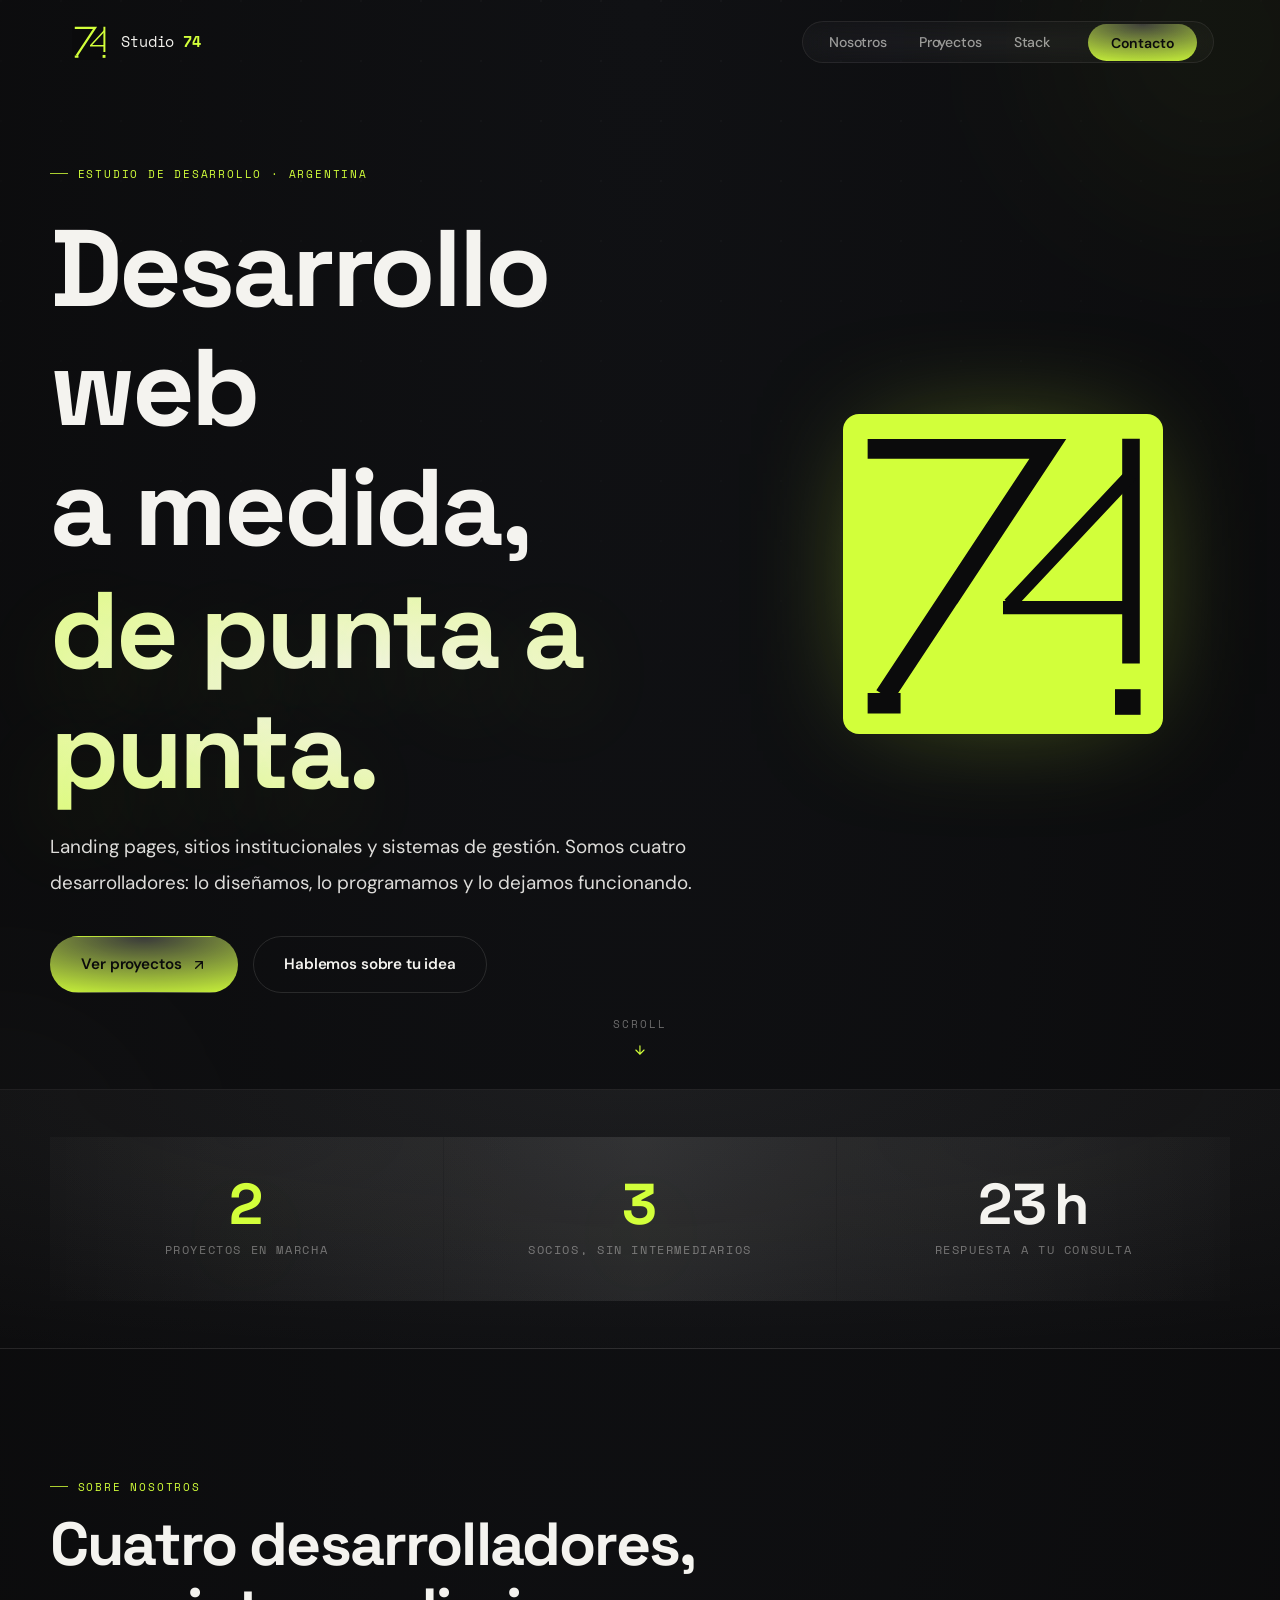
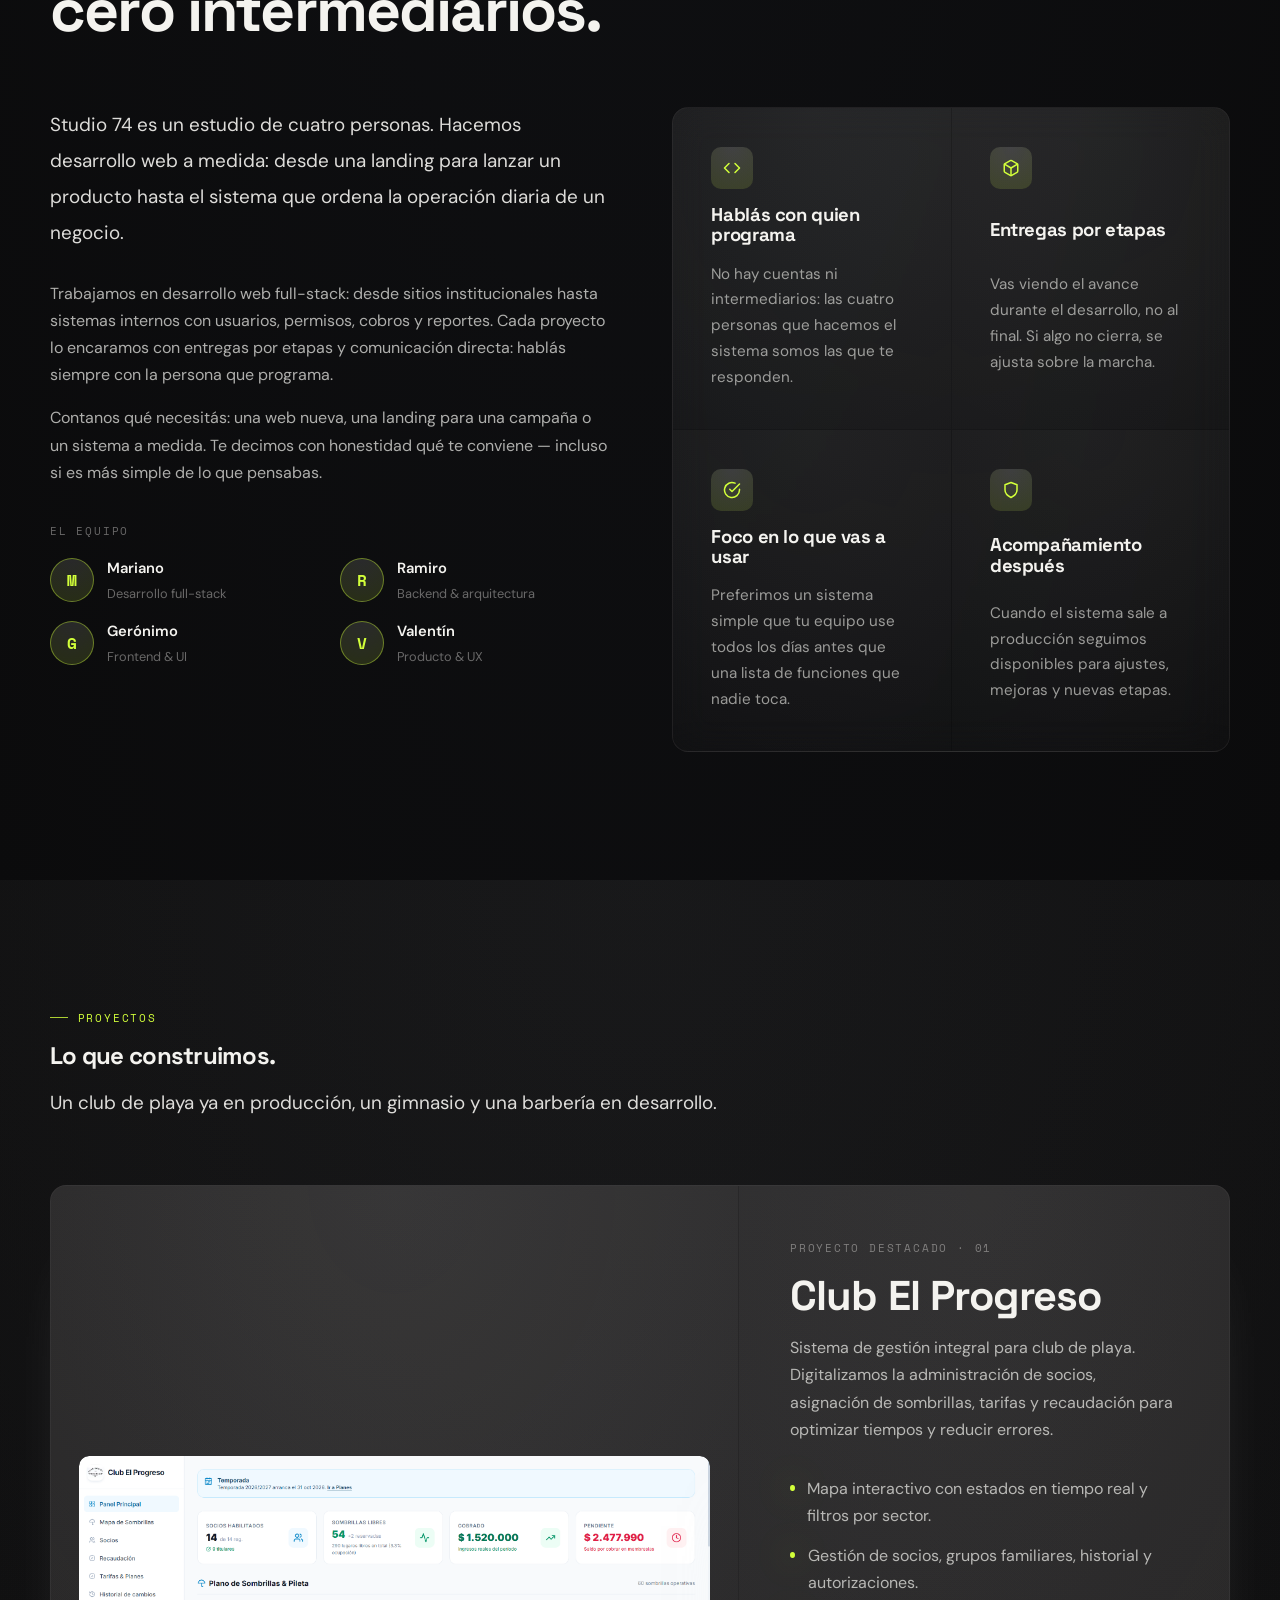
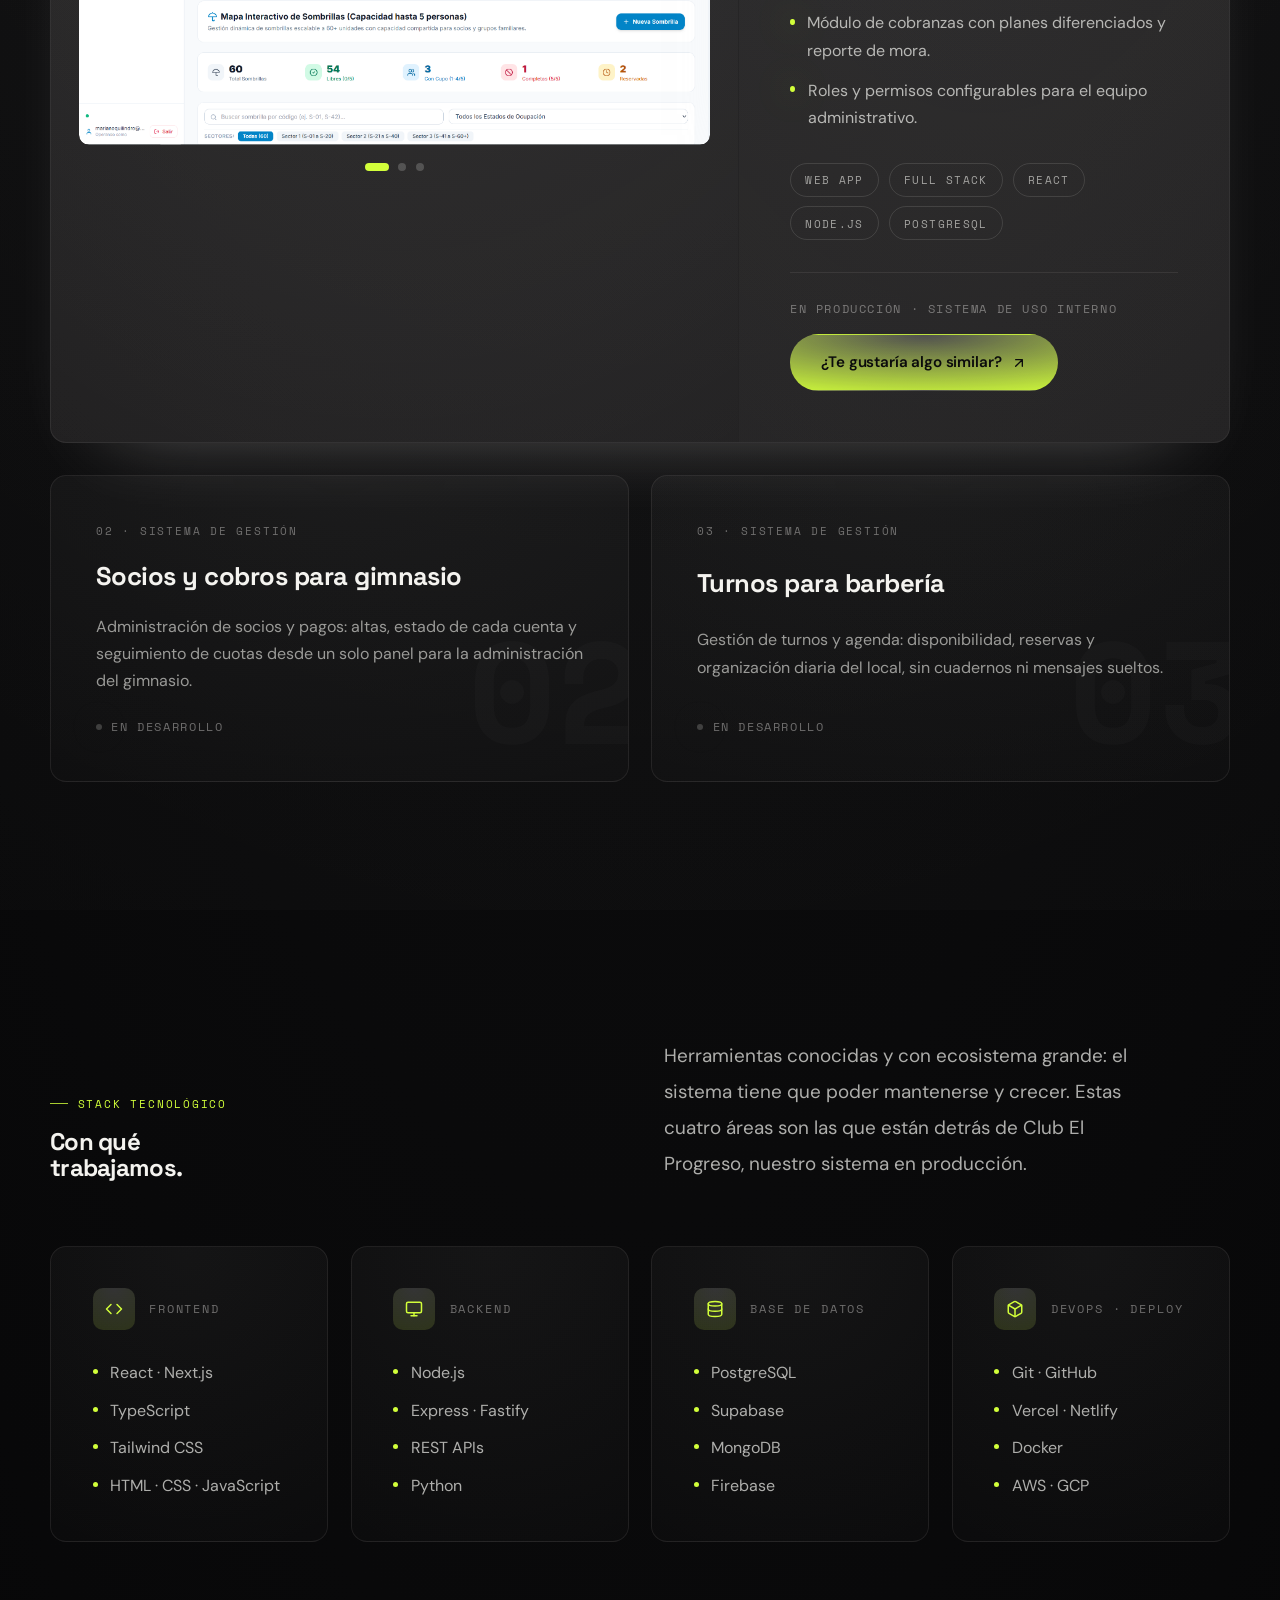
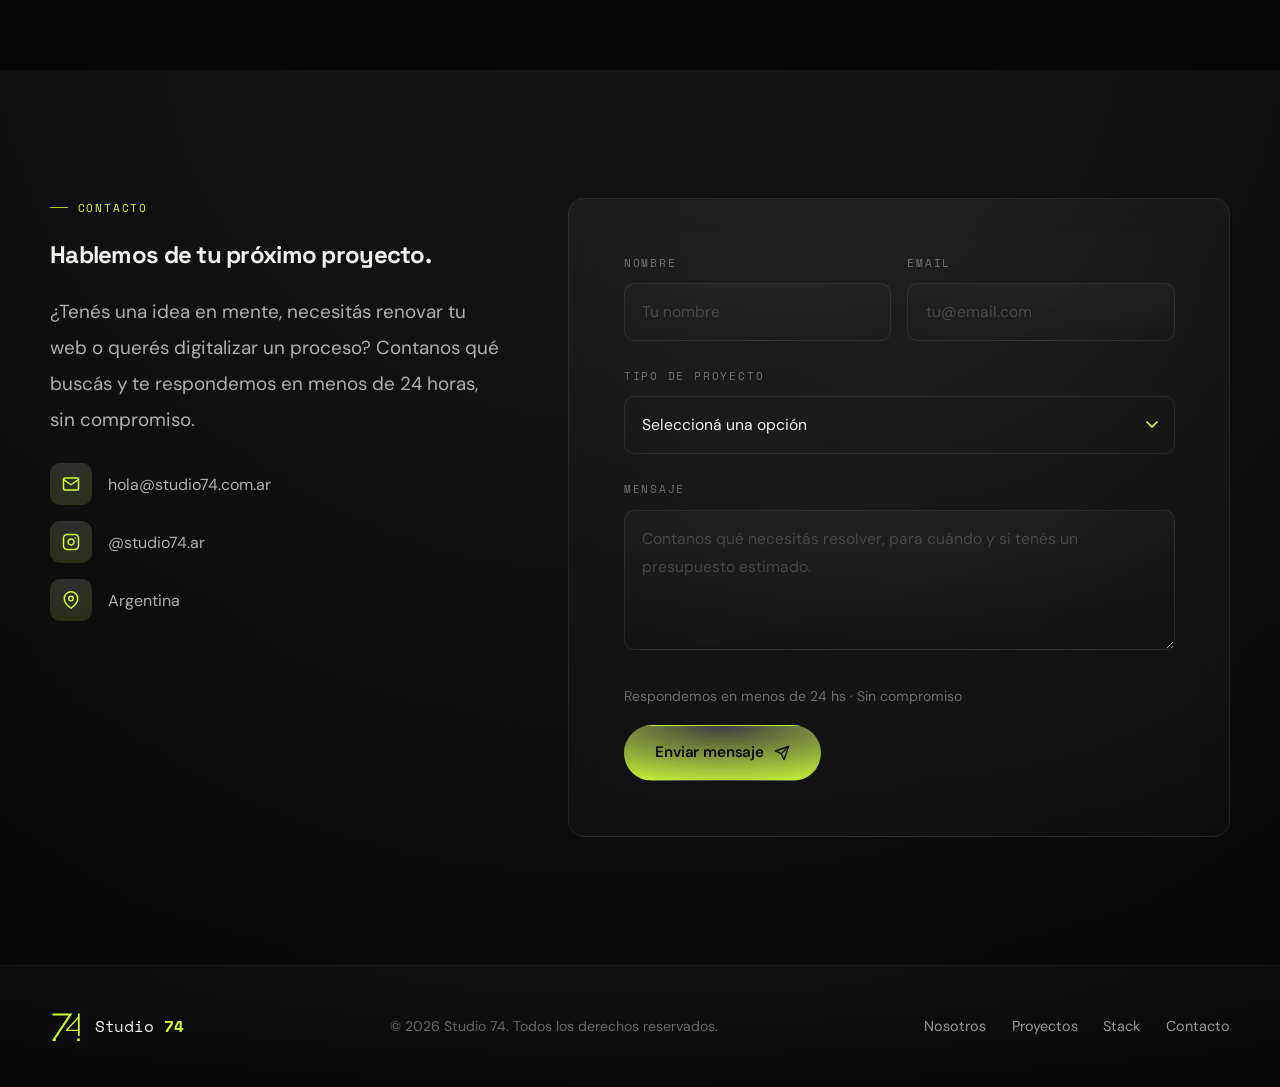
==== index.html @ bb48b47c "Proyectos: estado real (club en produccion, gimnasio y barberia en desarrollo) - Las dos tarjetas nu" ====
<!DOCTYPE html>
<html lang="es">

<head>
  <meta charset="UTF-8" />
  <meta name="viewport" content="width=device-width, initial-scale=1.0" />
  <meta name="description"
    content="Estudio de desarrollo web en Argentina. Landing pages, sitios institucionales y sistemas de gestión a medida. Cuatro desarrolladores, sin intermediarios." />
  <meta name="robots" content="index, follow" />
  <meta property="og:title" content="Studio 74 — Desarrollo web a medida" />
  <meta property="og:description"
    content="Landing pages, sitios institucionales y sistemas de gestión. Cuatro desarrolladores, sin intermediarios." />
  <meta property="og:type" content="website" />
  <meta property="og:locale" content="es_AR" />
  <meta property="og:image" content="https://marianoquilindro.github.io/landing-page-studio-74/assets/og.png" />
  <meta property="og:image:width" content="1200" />
  <meta property="og:image:height" content="630" />
  <meta property="og:image:type" content="image/png" />
  <meta property="og:image:alt" content="Studio 74 — Desarrollo web a medida" />
  <meta name="twitter:card" content="summary_large_image" />
  <meta name="twitter:title" content="Studio 74 — Desarrollo web a medida" />
  <meta name="twitter:description"
    content="Landing pages, sitios institucionales y sistemas de gestión. Cuatro desarrolladores, sin intermediarios." />
  <meta name="twitter:image" content="https://marianoquilindro.github.io/landing-page-studio-74/assets/og.png" />
  <title>Studio 74 — Desarrollo web a medida</title>

  <!-- Favicon -->
  <link rel="icon" type="image/svg+xml" href="favicon.svg" />
  <link rel="icon" type="image/x-icon" href="favicon.ico" />
  <link rel="apple-touch-icon" href="assets/favicon-180.png" />

  <!-- Fonts -->
  <link rel="preconnect" href="https://fonts.googleapis.com" />
  <link rel="preconnect" href="https://fonts.gstatic.com" crossorigin />
  <link
    href="https://fonts.googleapis.com/css2?family=DM+Sans:ital,opsz,wght@0,9..40,300;0,9..40,400;0,9..40,500;0,9..40,600;0,9..40,700;1,9..40,400&family=Space+Grotesk:wght@400;500;600;700&family=Space+Mono:wght@400;700&display=swap"
    rel="stylesheet" />

  <!-- Styles -->
  <link rel="stylesheet" href="css/styles.css" />
</head>

<body>

  <!-- ════════════════════════════════════════════════
       NAVIGATION
  ════════════════════════════════════════════════ -->
  <header class="header">
    <nav class="nav" id="nav" role="navigation" aria-label="Navegación principal">
      <a href="#hero" class="nav__logo" aria-label="Studio 74 — inicio">
        <svg class="nav__logo-icon" xmlns="http://www.w3.org/2000/svg" viewBox="0 0 100 100" role="img"
          aria-label="Isotipo Studio 74" focusable="false">
          <rect width="100" height="100" fill="#0B0B0C" />
          <g fill="none" stroke="#D2FF3A">
            <path d="M7.7 10.9H64L13 88" stroke-width="6.2" />
            <path d="M7.7 90.4H18" stroke-width="6.4" />
            <path d="M90 7.7V78" stroke-width="5.5" />
            <path d="M90 19L52 59.5M50 60.5H90" stroke-width="4.2" />
          </g>
          <rect x="85" y="86" width="8" height="8" fill="#D2FF3A" />
        </svg>
        <span class="nav__logo-text">Studio <strong>74</strong></span>
      </a>

      <ul class="nav__links" id="navLinks" role="menu">
        <li role="none"><a href="#about" class="nav__link" role="menuitem">Nosotros</a></li>
        <li role="none"><a href="#projects" class="nav__link" role="menuitem">Proyectos</a></li>
        <li role="none"><a href="#stack" class="nav__link" role="menuitem">Stack</a></li>
        <li role="none"><a href="#contact" class="nav__link nav__link--cta" role="menuitem">Contacto</a></li>
      </ul>

      <button class="nav__hamburger" id="hamburger" type="button" aria-label="Abrir menú de navegación"
        aria-expanded="false" aria-controls="navLinks">
        <span class="hamburger__bar"></span>
        <span class="hamburger__bar"></span>
        <span class="hamburger__bar"></span>
      </button>
    </nav>
    <div class="nav__backdrop" id="navBackdrop" aria-hidden="true"></div>
  </header>

  <main>

    <!-- ════════════════════════════════════════════════
         HERO
    ════════════════════════════════════════════════ -->
    <section id="hero" class="hero" aria-label="Presentación de Studio 74">
      <div class="hero__bg" aria-hidden="true">
        <div class="hero__grid"></div>
        <div class="hero__glow hero__glow--primary"></div>
        <div class="hero__glow hero__glow--secondary"></div>
      </div>

      <div class="container">
        <div class="hero__inner">
          <div class="hero__content" data-reveal>
            <div class="hero__eyebrow">
              <span class="label">Estudio de desarrollo · Argentina</span>
            </div>

            <h1 class="hero__title">
              Desarrollo web
              <br />
              a medida,
              <br />
              <span class="text-gradient">de punta a punta.</span>
            </h1>

            <p class="hero__desc lead">
              Landing pages, sitios institucionales y sistemas de gestión. Somos cuatro desarrolladores: lo
              diseñamos, lo programamos y lo dejamos funcionando.
            </p>

            <div class="hero__actions">
              <a href="#projects" class="btn btn--primary">
                Ver proyectos
                <svg width="16" height="16" viewBox="0 0 24 24" fill="none" stroke="currentColor" stroke-width="2"
                  stroke-linecap="round" stroke-linejoin="round" aria-hidden="true" focusable="false">
                  <path d="M7 17L17 7M7 7h10v10" />
                </svg>
              </a>
              <a href="#contact" class="btn btn--ghost">Hablemos sobre tu idea</a>
            </div>
          </div>

          <div class="hero__visual" aria-hidden="true" data-reveal="fade-right">
            <div class="hero__mark-wrap">
              <svg class="hero__mark" xmlns="http://www.w3.org/2000/svg" viewBox="0 0 100 100" role="img"
                aria-label="Marca Studio 74" focusable="false">
                <rect width="100" height="100" fill="#D2FF3A" />
                <g fill="none" stroke="#0B0B0C">
                  <path d="M7.7 10.9H64L13 88" stroke-width="6.2" />
                  <path d="M7.7 90.4H18" stroke-width="6.4" />
                  <path d="M90 7.7V78" stroke-width="5.5" />
                  <path d="M90 19L52 59.5M50 60.5H90" stroke-width="4.2" />
                </g>
                <rect x="85" y="86" width="8" height="8" fill="#0B0B0C" />
              </svg>
              <div class="hero__mark-orbit"></div>
            </div>
          </div>
        </div>
      </div>

      <div class="hero__scroll" aria-hidden="true">
        <span>Scroll</span>
        <svg viewBox="0 0 24 24" fill="none" stroke="currentColor" stroke-width="2" stroke-linecap="round"
          focusable="false">
          <path d="M12 5v14M5 12l7 7 7-7" />
        </svg>
      </div>
    </section>

    <!-- ════════════════════════════════════════════════
         STATS
    ════════════════════════════════════════════════ -->
    <section class="stats" aria-label="Estadísticas del estudio">
      <div class="container">
        <div class="stats__grid">
          <article class="stat-card" data-reveal>
            <span class="stat-card__num" data-counter="3">0</span>
            <span class="stat-card__label">Proyectos en marcha</span>
          </article>
          <article class="stat-card" data-reveal>
            <span class="stat-card__num" data-counter="4">0</span>
            <span class="stat-card__label">Socios, sin intermediarios</span>
          </article>
          <article class="stat-card" data-reveal>
            <span class="stat-card__num"><span data-counter="24">0</span> h</span>
            <span class="stat-card__label">Respuesta a tu consulta</span>
          </article>
        </div>
      </div>
    </section>

    <!-- ════════════════════════════════════════════════
         ABOUT
    ════════════════════════════════════════════════ -->
    <section id="about" class="section about" aria-labelledby="about-heading">
      <div class="container">
        <div class="section__header" data-reveal>
          <span class="label">Sobre nosotros</span>
          <h2 id="about-heading">
            Cuatro desarrolladores,
            <br />
            cero intermediarios.
          </h2>
        </div>

        <div class="about__grid">
          <div class="about__content" data-reveal>
            <p class="lead">
              Studio 74 es un estudio de cuatro personas. Hacemos desarrollo web a medida: desde una landing para
              lanzar un producto hasta el sistema que ordena la operación diaria de un negocio.
            </p>
            <div class="about__text">
              <p>Trabajamos en desarrollo web full-stack: desde sitios institucionales hasta sistemas internos con
                usuarios, permisos, cobros y reportes. Cada proyecto lo encaramos con entregas por etapas y
                comunicación directa: hablás siempre con la persona que programa.</p>
              <p>Contanos qué necesitás: una web nueva, una landing para una campaña o un sistema a medida. Te
                decimos con honestidad qué te conviene — incluso si es más simple de lo que pensabas.</p>
            </div>

            <div class="team">
              <span class="team__label">El equipo</span>
              <ul class="team__list">
                <li class="team__member">
                  <span class="team__avatar" aria-hidden="true">M</span>
                  <span class="team__info">
                    <span class="team__name">Mariano</span>
                    <span class="team__role">Desarrollo full-stack</span>
                  </span>
                </li>
                <li class="team__member">
                  <span class="team__avatar" aria-hidden="true">R</span>
                  <span class="team__info">
                    <span class="team__name">Ramiro</span>
                    <span class="team__role">Backend &amp; arquitectura</span>
                  </span>
                </li>
                <li class="team__member">
                  <span class="team__avatar" aria-hidden="true">G</span>
                  <span class="team__info">
                    <span class="team__name">Gerónimo</span>
                    <span class="team__role">Frontend &amp; UI</span>
                  </span>
                </li>
                <li class="team__member">
                  <span class="team__avatar" aria-hidden="true">V</span>
                  <span class="team__info">
                    <span class="team__name">Valentín</span>
                    <span class="team__role">Producto &amp; UX</span>
                  </span>
                </li>
              </ul>
            </div>
          </div>

          <div class="values" data-reveal>
            <article class="value-card">
              <div class="value-card__icon">
                <svg viewBox="0 0 24 24" aria-hidden="true" focusable="false">
                  <polyline points="16 18 22 12 16 6" />
                  <polyline points="8 6 2 12 8 18" />
                </svg>
              </div>
              <h3>Hablás con quien programa</h3>
              <p>No hay cuentas ni intermediarios: las cuatro personas que hacemos el sistema somos las que te responden.</p>
            </article>
            <article class="value-card">
              <div class="value-card__icon">
                <svg viewBox="0 0 24 24" aria-hidden="true" focusable="false">
                  <path d="M21 16V8a2 2 0 0 0-1-1.73l-7-4a2 2 0 0 0-2 0l-7 4A2 2 0 0 0 3 8v8a2 2 0 0 0 1 1.73l7 4a2 2 0 0 0 2 0l7-4A2 2 0 0 0 21 16z" />
                  <polyline points="3.27 6.96 12 12.01 20.73 6.96" />
                  <line x1="12" y1="22.08" x2="12" y2="12" />
                </svg>
              </div>
              <h3>Entregas por etapas</h3>
              <p>Vas viendo el avance durante el desarrollo, no al final. Si algo no cierra, se ajusta sobre la marcha.</p>
            </article>
            <article class="value-card">
              <div class="value-card__icon">
                <svg viewBox="0 0 24 24" aria-hidden="true" focusable="false">
                  <path d="M22 11.08V12a10 10 0 1 1-5.93-9.14" />
                  <polyline points="22 4 12 14.01 9 11.01" />
                </svg>
              </div>
              <h3>Foco en lo que vas a usar</h3>
              <p>Preferimos un sistema simple que tu equipo use todos los días antes que una lista de funciones que nadie toca.</p>
            </article>
            <article class="value-card">
              <div class="value-card__icon">
                <svg viewBox="0 0 24 24" aria-hidden="true" focusable="false">
                  <path d="M12 22s8-4 8-10V5l-8-3-8 3v7c0 6 8 10 8 10z" />
                </svg>
              </div>
              <h3>Acompañamiento después</h3>
              <p>Cuando el sistema sale a producción seguimos disponibles para ajustes, mejoras y nuevas etapas.</p>
            </article>
          </div>
        </div>
      </div>
    </section>

    <!-- ════════════════════════════════════════════════
         PROJECTS
    ════════════════════════════════════════════════ -->
    <section id="projects" class="section projects" aria-labelledby="projects-heading">
      <div class="container">
        <div class="projects__header" data-reveal>
          <div class="projects__header-text">
            <span class="label">Proyectos</span>
            <h2 id="projects-heading">
              Lo que
              construimos.
            </h2>
            <p class="lead">
              Un club de playa ya en producción, un gimnasio y una barbería en desarrollo.
            </p>
          </div>
        </div>

        <!-- Featured -->
        <article class="project-featured" data-reveal>
          <div class="project-featured__media">
            <div class="carousel" role="region" aria-label="Capturas de Club El Progreso">
              <div class="carousel__track">
                <div class="carousel__slides">
                  <div class="carousel__slide">
                    <img src="assets/img/progreso-dashboard.png"
                      alt="Panel principal de Club El Progreso con métricas y resumen de ocupación" loading="eager" />
                  </div>
                  <div class="carousel__slide">
                    <img src="assets/img/progreso-mapa.png" alt="Mapa interactivo de sombrillas y pileta del club"
                      loading="lazy" />
                  </div>
                  <div class="carousel__slide">
                    <img src="assets/img/progreso-recaudacion.png" alt="Módulo de recaudación y estado de cobranzas"
                      loading="lazy" />
                  </div>
                </div>
              </div>
              <div class="carousel__dots" role="tablist" aria-label="Seleccionar vista">
                <button class="carousel__dot is-active" role="tab" aria-selected="true" aria-label="Vista 1"></button>
                <button class="carousel__dot" role="tab" aria-selected="false" aria-label="Vista 2"></button>
                <button class="carousel__dot" role="tab" aria-selected="false" aria-label="Vista 3"></button>
              </div>
            </div>
          </div>

          <div class="project-featured__content">
            <header class="project-featured__header">
              <span class="project-featured__kicker">Proyecto destacado · 01</span>
              <h3 class="project-featured__title">Club El Progreso</h3>
              <p class="project-featured__desc">
                Sistema de gestión integral para club de playa. Digitalizamos la administración de socios, asignación
                de sombrillas, tarifas y recaudación para optimizar tiempos y reducir errores.
              </p>
            </header>

            <ul class="feature-list">
              <li class="feature-list__item">
                <span class="feature-list__dot"></span>
                <span>Mapa interactivo con estados en tiempo real y filtros por sector.</span>
              </li>
              <li class="feature-list__item">
                <span class="feature-list__dot"></span>
                <span>Gestión de socios, grupos familiares, historial y autorizaciones.</span>
              </li>
              <li class="feature-list__item">
                <span class="feature-list__dot"></span>
                <span>Módulo de cobranzas con planes diferenciados y reporte de mora.</span>
              </li>
              <li class="feature-list__item">
                <span class="feature-list__dot"></span>
                <span>Roles y permisos configurables para el equipo administrativo.</span>
              </li>
            </ul>

            <div class="tags">
              <span class="tag">Web App</span>
              <span class="tag">Full Stack</span>
              <span class="tag">React</span>
              <span class="tag">Node.js</span>
              <span class="tag">PostgreSQL</span>
            </div>

            <footer class="project-featured__footer">
              <span class="project-featured__meta">En producción · Sistema de uso interno</span>
              <a href="#contact" class="btn btn--primary">
                ¿Te gustaría algo similar?
                <svg width="16" height="16" viewBox="0 0 24 24" fill="none" stroke="currentColor" stroke-width="2"
                  stroke-linecap="round" stroke-linejoin="round" aria-hidden="true" focusable="false">
                  <path d="M7 17L17 7M7 7h10v10" />
                </svg>
              </a>
            </footer>
          </div>
        </article>

        <div class="projects-grid">
          <article class="project-card" data-reveal>
            <span class="project-card__kicker">02 · Sistema de gestión</span>
            <h3 class="project-card__title">Socios y cobros para gimnasio</h3>
            <p class="project-card__desc">
              Administración de socios y pagos: altas, estado de cada cuenta y seguimiento de cuotas desde un solo
              panel para la administración del gimnasio.
            </p>
            <span class="project-card__status">
              <span class="project-card__dot"></span>
              En desarrollo
            </span>
            <span class="project-card__bg" aria-hidden="true">02</span>
          </article>

          <article class="project-card" data-reveal>
            <span class="project-card__kicker">03 · Sistema de gestión</span>
            <h3 class="project-card__title">Turnos para barbería</h3>
            <p class="project-card__desc">
              Gestión de turnos y agenda: disponibilidad, reservas y organización diaria del local, sin cuadernos
              ni mensajes sueltos.
            </p>
            <span class="project-card__status">
              <span class="project-card__dot"></span>
              En desarrollo
            </span>
            <span class="project-card__bg" aria-hidden="true">03</span>
          </article>
        </div>
      </div>
    </section>

    <!-- ════════════════════════════════════════════════
         STACK
    ════════════════════════════════════════════════ -->
    <section id="stack" class="section stack" aria-labelledby="stack-heading">
      <div class="container">
        <div class="stack__header" data-reveal>
          <div class="stack__intro">
            <span class="label">Stack tecnológico</span>
            <h2 id="stack-heading">
              Con qué
              <br />
              trabajamos.
            </h2>
          </div>
          <p class="stack__lead lead">
            Herramientas conocidas y con ecosistema grande: el sistema tiene que poder mantenerse y crecer. Estas
            cuatro áreas son las que están detrás de Club El Progreso, nuestro sistema en producción.
          </p>
        </div>

        <div class="stack__grid">
          <article class="stack-card" data-reveal>
            <header class="stack-card__header">
              <div class="stack-card__icon">
                <svg viewBox="0 0 24 24" aria-hidden="true" focusable="false">
                  <polyline points="16 18 22 12 16 6" />
                  <polyline points="8 6 2 12 8 18" />
                </svg>
              </div>
              <span class="stack-card__title">Frontend</span>
            </header>
            <ul class="stack-list">
              <li class="stack-list__item">React · Next.js</li>
              <li class="stack-list__item">TypeScript</li>
              <li class="stack-list__item">Tailwind CSS</li>
              <li class="stack-list__item">HTML · CSS · JavaScript</li>
            </ul>
          </article>

          <article class="stack-card" data-reveal>
            <header class="stack-card__header">
              <div class="stack-card__icon">
                <svg viewBox="0 0 24 24" aria-hidden="true" focusable="false">
                  <rect x="2" y="3" width="20" height="14" rx="2" />
                  <line x1="8" y1="21" x2="16" y2="21" />
                  <line x1="12" y1="17" x2="12" y2="21" />
                </svg>
              </div>
              <span class="stack-card__title">Backend</span>
            </header>
            <ul class="stack-list">
              <li class="stack-list__item">Node.js</li>
              <li class="stack-list__item">Express · Fastify</li>
              <li class="stack-list__item">REST APIs</li>
              <li class="stack-list__item">Python</li>
            </ul>
          </article>

          <article class="stack-card" data-reveal>
            <header class="stack-card__header">
              <div class="stack-card__icon">
                <svg viewBox="0 0 24 24" aria-hidden="true" focusable="false">
                  <ellipse cx="12" cy="5" rx="9" ry="3" />
                  <path d="M21 12c0 1.66-4 3-9 3s-9-1.34-9-3" />
                  <path d="M3 5v14c0 1.66 4 3 9 3s9-1.34 9-3V5" />
                </svg>
              </div>
              <span class="stack-card__title">Base de datos</span>
            </header>
            <ul class="stack-list">
              <li class="stack-list__item">PostgreSQL</li>
              <li class="stack-list__item">Supabase</li>
              <li class="stack-list__item">MongoDB</li>
              <li class="stack-list__item">Firebase</li>
            </ul>
          </article>

          <article class="stack-card" data-reveal>
            <header class="stack-card__header">
              <div class="stack-card__icon">
                <svg viewBox="0 0 24 24" aria-hidden="true" focusable="false">
                  <path
                    d="M21 16V8a2 2 0 0 0-1-1.73l-7-4a2 2 0 0 0-2 0l-7 4A2 2 0 0 0 3 8v8a2 2 0 0 0 1 1.73l7 4a2 2 0 0 0 2 0l7-4A2 2 0 0 0 21 16z" />
                  <polyline points="3.27 6.96 12 12.01 20.73 6.96" />
                  <line x1="12" y1="22.08" x2="12" y2="12" />
                </svg>
              </div>
              <span class="stack-card__title">DevOps · Deploy</span>
            </header>
            <ul class="stack-list">
              <li class="stack-list__item">Git · GitHub</li>
              <li class="stack-list__item">Vercel · Netlify</li>
              <li class="stack-list__item">Docker</li>
              <li class="stack-list__item">AWS · GCP</li>
            </ul>
          </article>
        </div>
      </div>
    </section>

    <!-- ════════════════════════════════════════════════
         CONTACT
    ════════════════════════════════════════════════ -->
    <section id="contact" class="section contact" aria-labelledby="contact-heading">
      <div class="container">
        <div class="contact__grid">
          <div class="contact__info" data-reveal>
            <span class="label">Contacto</span>
            <h2 id="contact-heading">
              Hablemos de tu
              próximo proyecto.
            </h2>
            <p class="contact__text lead">
              ¿Tenés una idea en mente, necesitás renovar tu web o querés digitalizar un proceso? Contanos qué
              buscás y te respondemos en menos de 24 horas, sin compromiso.
            </p>

            <div class="contact-list">
              <div class="contact-item">
                <div class="contact-item__icon">
                  <svg viewBox="0 0 24 24" aria-hidden="true" focusable="false">
                    <path d="M4 4h16c1.1 0 2 .9 2 2v12c0 1.1-.9 2-2 2H4c-1.1 0-2-.9-2-2V6c0-1.1.9-2 2-2z" />
                    <polyline points="22,6 12,13 2,6" />
                  </svg>
                </div>
                <a class="contact-item__text" href="mailto:hola@studio74.com.ar">hola@studio74.com.ar</a>
              </div>
              <div class="contact-item">
                <div class="contact-item__icon">
                  <svg viewBox="0 0 24 24" aria-hidden="true" focusable="false">
                    <rect x="2" y="2" width="20" height="20" rx="5" ry="5" />
                    <path d="M16 11.37A4 4 0 1 1 12.63 8 4 4 0 0 1 16 11.37z" />
                    <line x1="17.5" y1="6.5" x2="17.51" y2="6.5" />
                  </svg>
                </div>
                <a class="contact-item__text" href="https://www.instagram.com/studio74.ar/" target="_blank"
                  rel="noopener noreferrer">@studio74.ar</a>
              </div>
              <div class="contact-item">
                <div class="contact-item__icon">
                  <svg viewBox="0 0 24 24" aria-hidden="true" focusable="false">
                    <path d="M21 10c0 7-9 13-9 13s-9-6-9-13a9 9 0 0 1 18 0z" />
                    <circle cx="12" cy="10" r="3" />
                  </svg>
                </div>
                <span class="contact-item__text">Argentina</span>
              </div>
            </div>
          </div>

          <div class="contact__form-wrap" data-reveal>
            <form class="form" id="contactForm" action="contact.php" method="post" novalidate>
              <div class="form__row">
                <div class="form__field">
                  <label for="name" class="form__label">Nombre</label>
                  <input type="text" id="name" name="name" class="form__input" placeholder="Tu nombre"
                    autocomplete="given-name" required />
                </div>
                <div class="form__field">
                  <label for="email" class="form__label">Email</label>
                  <input type="email" id="email" name="email" class="form__input" placeholder="tu@email.com"
                    autocomplete="email" required />
                </div>
              </div>

              <div class="form__field">
                <label for="service" class="form__label">Tipo de proyecto</label>
                <select id="service" name="service" class="form__select" required>
                  <option value="" disabled selected>Seleccioná una opción</option>
                  <option>Landing page</option>
                  <option>Sitio web institucional</option>
                  <option>E-commerce</option>
                  <option>Aplicación web a medida</option>
                  <option>Sistema de gestión / Dashboard</option>
                  <option>Diseño UI/UX</option>
                  <option>Consultoría técnica</option>
                  <option>Otro</option>
                </select>
              </div>

              <div class="form__field">
                <label for="message" class="form__label">Mensaje</label>
                <textarea id="message" name="message" class="form__textarea"
                  placeholder="Contanos qué necesitás resolver, para cuándo y si tenés un presupuesto estimado."
                  required></textarea>
              </div>

              <!-- Anti-spam: honeypot invisible (los bots suelen completarlo) -->
              <div class="form__hp" aria-hidden="true">
                <label for="company">Empresa (no completar)</label>
                <input type="text" id="company" name="company" tabindex="-1" autocomplete="off" />
              </div>
              <!-- Trampa de tiempo: la completa el JS al cargar la página -->
              <input type="hidden" name="started" id="formStarted" value="" />

              <div class="form__footer">
                <span class="form__note">Respondemos en menos de 24 hs · Sin compromiso</span>
                <button type="submit" class="btn btn--primary">
                  Enviar mensaje
                  <svg width="16" height="16" viewBox="0 0 24 24" fill="none" stroke="currentColor" stroke-width="2"
                    stroke-linecap="round" stroke-linejoin="round" aria-hidden="true" focusable="false">
                    <line x1="22" y1="2" x2="11" y2="13" />
                    <polygon points="22 2 15 22 11 13 2 9 22 2" />
                  </svg>
                </button>
              </div>
            </form>
          </div>
        </div>
      </div>
    </section>

  </main>

  <!-- ════════════════════════════════════════════════
       FOOTER
  ════════════════════════════════════════════════ -->
  <footer class="footer">
    <div class="container">
      <div class="footer__inner">
        <div class="footer__brand">
          <svg class="footer__brand-icon" xmlns="http://www.w3.org/2000/svg" viewBox="0 0 100 100" role="img"
            aria-label="Studio 74" focusable="false">
            <rect width="100" height="100" fill="#0B0B0C" />
            <g fill="none" stroke="#D2FF3A">
              <path d="M7.7 10.9H64L13 88" stroke-width="6.2" />
              <path d="M7.7 90.4H18" stroke-width="6.4" />
              <path d="M90 7.7V78" stroke-width="5.5" />
              <path d="M90 19L52 59.5M50 60.5H90" stroke-width="4.2" />
            </g>
            <rect x="85" y="86" width="8" height="8" fill="#D2FF3A" />
          </svg>
          <span class="footer__brand-text">Studio <strong>74</strong></span>
        </div>

        <span class="footer__copy">© <span id="year"></span> Studio 74. Todos los derechos reservados.</span>

        <nav class="footer__links" aria-label="Navegación secundaria">
          <a href="#about" class="footer__link">Nosotros</a>
          <a href="#projects" class="footer__link">Proyectos</a>
          <a href="#stack" class="footer__link">Stack</a>
          <a href="#contact" class="footer__link">Contacto</a>
        </nav>
      </div>
    </div>
  </footer>

  <script src="js/main.js" defer></script>
  <script>
    document.getElementById('year').textContent = new Date().getFullYear();
  </script>
</body>

</html>
---- css/styles.css ----
/* ═══════════════════════════════════════════════════════
   STUDIO 74 — STYLESHEET V2
   Paleta: Ink #0B0B0C · Signal #D2FF3A · Cream #F4F3EF
═══════════════════════════════════════════════════════ */

:root {
  /* Controles nativos (selects, scrollbars, autofill) en modo oscuro:
     sin esto, el popup del <select> se pinta blanco y el texto crema no se lee. */
  color-scheme: dark;

  --ink: #0B0B0C;
  --ink-deep: #050506;
  --ink-soft: #101114;
  --ink-card: #141519;
  --ink-border: rgba(244, 243, 239, 0.08);
  --ink-border-strong: rgba(244, 243, 239, 0.16);

  --signal: #D2FF3A;
  --signal-soft: rgba(210, 255, 58, 0.14);
  --signal-glow: rgba(210, 255, 58, 0.32);

  --cream: #F4F3EF;
  --cream-90: rgba(244, 243, 239, 0.9);
  --cream-70: rgba(244, 243, 239, 0.7);
  --cream-60: rgba(244, 243, 239, 0.6);
  --cream-40: rgba(244, 243, 239, 0.4);
  --cream-20: rgba(244, 243, 239, 0.2);
  --cream-12: rgba(244, 243, 239, 0.12);
  --cream-08: rgba(244, 243, 239, 0.08);
  --cream-04: rgba(244, 243, 239, 0.04);

  --font-sans: 'DM Sans', system-ui, -apple-system, BlinkMacSystemFont, sans-serif;
  --font-display: 'Space Grotesk', 'DM Sans', system-ui, sans-serif;
  --font-mono: 'Space Mono', ui-monospace, SFMono-Regular, Menlo, monospace;

  --radius-xs: 4px;
  --radius-sm: 6px;
  --radius-md: 10px;
  --radius-lg: 16px;
  --radius-pill: 999px;

  --ease-out: cubic-bezier(0.25, 0.8, 0.25, 1);
  --ease-spring: cubic-bezier(0.16, 1, 0.3, 1);
  --ease-snappy: cubic-bezier(0.2, 0.8, 0.2, 1);

  --shadow-soft: 0 20px 60px -30px rgba(210, 255, 58, 0.6);
  --shadow-card: 0 40px 80px -60px rgba(244, 243, 239, 0.4);
  --shadow-glow: 0 0 120px -40px rgba(210, 255, 58, 0.5);

  --container-max: min(1180px, calc(100% - clamp(1.25rem, 5vw, 3rem)));
  --section-gap: clamp(4rem, 10vw, 8rem);
  --header-height: 84px;
}

*,
*::before,
*::after {
  box-sizing: border-box;
  margin: 0;
  padding: 0;
  -webkit-font-smoothing: antialiased;
  -moz-osx-font-smoothing: grayscale;
}

html {
  scroll-behavior: smooth;
  font-size: 16px;
  scroll-padding-top: calc(var(--header-height) + 1rem);
  overflow-x: hidden;
}

body {
  font-family: var(--font-sans);
  background: radial-gradient(120% 120% at 50% 0%, var(--ink-soft) 0%, var(--ink) 55%, var(--ink-deep) 100%);
  color: var(--cream);
  line-height: 1.7;
  text-rendering: optimizeLegibility;
  overflow-x: hidden;
}

/* clip no crea un contenedor de scroll (mejor que hidden para fijar sin romper sticky) */
@supports (overflow-x: clip) {
  html,
  body {
    overflow-x: clip;
  }
}

img {
  display: block;
  max-width: 100%;
  height: auto;
}

a {
  color: inherit;
  text-decoration: none;
}

button,
input,
select,
textarea {
  font: inherit;
  color: inherit;
}

ul {
  list-style: none;
}

:focus-visible {
  outline: 2px solid var(--signal);
  outline-offset: 3px;
  border-radius: var(--radius-xs);
}

::selection {
  background: var(--signal);
  color: var(--ink);
}

::-webkit-scrollbar {
  width: 8px;
}

::-webkit-scrollbar-track {
  background: var(--ink-deep);
}

::-webkit-scrollbar-thumb {
  background: linear-gradient(180deg, rgba(210, 255, 58, 0.9), rgba(210, 255, 58, 0.5));
  border-radius: var(--radius-pill);
}

@media (prefers-reduced-motion: reduce) {
  *,
  *::before,
  *::after {
    animation-duration: 0.01ms !important;
    animation-iteration-count: 1 !important;
    transition-duration: 0.01ms !important;
    scroll-behavior: auto !important;
  }
}

/* ═══════════════════════════════════════════════════════
   LAYOUT
═══════════════════════════════════════════════════════ */

.container {
  width: var(--container-max);
  margin-inline: auto;
}

.section {
  padding-block: var(--section-gap);
  position: relative;
}

.section__header {
  display: grid;
  gap: 1rem;
  margin-bottom: clamp(2.5rem, 6vw, 4rem);
}

.section__header h2 {
  font-family: var(--font-display);
  font-weight: 700;
  font-size: clamp(2rem, 5vw, 3.8rem);
  line-height: 1.08;
  letter-spacing: -0.03em;
}

/* ═══════════════════════════════════════════════════════
   TYPOGRAPHY
═══════════════════════════════════════════════════════ */

.label {
  display: inline-flex;
  align-items: center;
  gap: 0.6rem;
  font-family: var(--font-mono);
  font-size: 0.7rem;
  letter-spacing: 0.16em;
  text-transform: uppercase;
  color: var(--signal);
}

.label::before {
  content: '';
  width: 18px;
  height: 1px;
  background: var(--signal);
  opacity: 0.8;
}

h1,
h2,
h3,
h4 {
  font-family: var(--font-display);
  font-weight: 700;
  line-height: 1.1;
  letter-spacing: -0.03em;
}

h1 {
  font-size: clamp(3rem, 9vw, 6.8rem);
}

h3 {
  font-size: clamp(1.1rem, 2vw, 1.3rem);
  letter-spacing: -0.02em;
}

.text-gradient {
  background: radial-gradient(120% 120% at 50% 50%, var(--cream) 0%, var(--signal) 100%);
  -webkit-background-clip: text;
  background-clip: text;
  color: transparent;
  text-shadow: 0 30px 100px var(--signal-soft);
}

.lead {
  font-size: clamp(1rem, 1.6vw, 1.18rem);
  color: var(--cream-90);
  line-height: 1.9;
  max-width: 62ch;
}

/* ═══════════════════════════════════════════════════════
   BUTTONS
═══════════════════════════════════════════════════════ */

.btn {
  display: inline-flex;
  align-items: center;
  gap: 0.6rem;
  padding: 0.9rem 1.9rem;
  border-radius: var(--radius-pill);
  font-size: 0.95rem;
  font-weight: 600;
  letter-spacing: -0.01em;
  border: 1px solid transparent;
  transition: transform 220ms var(--ease-spring), box-shadow 220ms var(--ease-spring),
    border-color 220ms var(--ease-out), color 220ms var(--ease-out), background 220ms var(--ease-out);
  white-space: nowrap;
}

.btn svg {
  transition: transform 220ms var(--ease-spring);
}

.btn:hover {
  transform: translateY(-3px);
}

.btn:hover svg {
  transform: translate(4px, -4px);
}

.btn:active {
  transform: translateY(-1px) scale(0.99);
}

.btn--primary {
  background: radial-gradient(120% 120% at 50% 0%, rgba(255, 255, 255, 0.18) 0%, var(--signal) 100%);
  color: var(--ink);
  box-shadow: var(--shadow-soft);
}

.btn--primary:hover {
  box-shadow: 0 24px 80px -30px rgba(210, 255, 58, 0.9);
}

.btn--ghost {
  background: transparent;
  color: var(--cream);
  border-color: var(--cream-12);
  backdrop-filter: blur(12px);
}

.btn--ghost:hover {
  border-color: var(--signal);
  color: var(--cream);
}

/* ═══════════════════════════════════════════════════════
   NAVIGATION
═══════════════════════════════════════════════════════ */

.header {
  position: fixed;
  inset: 0 0 auto 0;
  z-index: 50;
  height: var(--header-height);
}

.nav {
  position: relative;
  display: flex;
  align-items: center;
  justify-content: space-between;
  gap: 1.5rem;
  height: 100%;
  width: var(--container-max);
  margin-inline: auto;
  padding-inline: clamp(0.5rem, 2vw, 1rem);
}

.nav::before {
  content: '';
  position: absolute;
  inset: 0;
  border-radius: var(--radius-pill);
  background: radial-gradient(120% 120% at 50% 50%, rgba(244, 243, 239, 0.08) 0%, transparent 100%);
  backdrop-filter: blur(18px) saturate(140%);
  border: 1px solid var(--cream-08);
  box-shadow: 0 30px 60px -40px rgba(244, 243, 239, 0.4);
  opacity: 0;
  transition: opacity 280ms var(--ease-out), border-color 280ms var(--ease-out);
  pointer-events: none;
}

.nav.scrolled::before {
  opacity: 1;
  border-color: var(--cream-12);
}

.nav__logo {
  position: relative;
  display: flex;
  align-items: center;
  gap: 0.8rem;
  padding-inline: 0.4rem;
  z-index: 1;
}

.nav__logo-icon {
  width: 36px;
  height: 36px;
  border-radius: var(--radius-sm);
  overflow: hidden;
  box-shadow: 0 20px 40px -30px rgba(210, 255, 58, 0.8);
}

.nav__logo-text {
  font-family: var(--font-mono);
  font-size: 0.95rem;
  letter-spacing: -0.01em;
}

.nav__logo-text strong {
  color: var(--signal);
}

.nav__links {
  position: relative;
  display: flex;
  align-items: center;
  gap: clamp(1rem, 3vw, 2rem);
  padding: 0.4rem 1rem 0.4rem 1.6rem;
  border-radius: var(--radius-pill);
  background: radial-gradient(120% 120% at 50% 50%, rgba(244, 243, 239, 0.06) 0%, transparent 100%);
  backdrop-filter: blur(16px) saturate(130%);
  border: 1px solid var(--cream-08);
  z-index: 1;
  transition: border-color 280ms var(--ease-out), background 280ms var(--ease-out);
}

.nav.scrolled .nav__links {
  border-color: var(--cream-12);
  background: radial-gradient(120% 120% at 50% 50%, rgba(244, 243, 239, 0.09) 0%, transparent 100%);
}

.nav__link {
  position: relative;
  font-size: 0.88rem;
  font-weight: 500;
  color: var(--cream-60);
  letter-spacing: -0.01em;
  padding-block: 0.5rem;
  transition: color 200ms var(--ease-out);
}

.nav__link::after {
  content: '';
  position: absolute;
  inset: auto 0 -0.4rem 0;
  height: 1px;
  background: radial-gradient(120% 120% at 50% 50%, var(--signal) 0%, transparent 100%);
  transform: scaleX(0);
  transform-origin: center;
  transition: transform 220ms var(--ease-spring);
}

.nav__link:hover,
.nav__link.is-active {
  color: var(--cream);
}

.nav__link:hover::after,
.nav__link.is-active::after {
  transform: scaleX(1);
}

.nav__link--cta {
  margin-left: 0.4rem;
  padding: 0.6rem 1.4rem;
  border-radius: var(--radius-pill);
  background: radial-gradient(120% 120% at 50% 0%, rgba(255, 255, 255, 0.16) 0%, var(--signal) 100%);
  color: var(--ink);
  font-weight: 600;
  box-shadow: 0 20px 50px -30px rgba(210, 255, 58, 0.9);
}

.nav__link--cta::after {
  display: none;
}

.nav__hamburger {
  display: none;
  position: relative;
  flex-direction: column;
  justify-content: center;
  gap: 5px;
  width: 46px;
  height: 46px;
  border-radius: var(--radius-pill);
  border: 1px solid var(--cream-12);
  background: radial-gradient(120% 120% at 50% 50%, rgba(244, 243, 239, 0.1) 0%, transparent 100%);
  backdrop-filter: blur(14px);
  cursor: pointer;
  z-index: 2;
}

.hamburger__bar {
  width: 18px;
  height: 1px;
  margin-inline: auto;
  background: var(--cream);
  transition: transform 240ms var(--ease-spring), opacity 200ms var(--ease-out), width 240ms var(--ease-spring);
}

.nav__hamburger.is-active .hamburger__bar:nth-child(1) {
  transform: translateY(6px) rotate(45deg);
}

.nav__hamburger.is-active .hamburger__bar:nth-child(2) {
  opacity: 0;
  width: 0;
}

.nav__hamburger.is-active .hamburger__bar:nth-child(3) {
  transform: translateY(-6px) rotate(-45deg);
}

.nav__backdrop {
  position: fixed;
  inset: 0;
  background: radial-gradient(140% 140% at 50% 0%, rgba(11, 11, 12, 0.9) 0%, rgba(5, 5, 6, 0.98) 100%);
  backdrop-filter: blur(10px);
  opacity: 0;
  pointer-events: none;
  transition: opacity 280ms var(--ease-out);
}

.nav__backdrop.is-visible {
  opacity: 1;
  pointer-events: all;
}

/* ═══════════════════════════════════════════════════════
   HERO
═══════════════════════════════════════════════════════ */

.hero {
  position: relative;
  min-height: min(100svh, 1100px);
  display: flex;
  align-items: center;
  padding-top: calc(var(--header-height) + clamp(2rem, 8vw, 5rem));
  padding-bottom: clamp(4rem, 10vw, 6rem);
  overflow: hidden;
}

.hero__bg {
  position: absolute;
  inset: 0;
  pointer-events: none;
}

.hero__grid {
  position: absolute;
  inset: 0;
  background-image: radial-gradient(circle at 1px 1px, rgba(244, 243, 239, 0.05) 1px, transparent 0);
  background-size: 60px 60px;
  mask-image: radial-gradient(120% 120% at 50% 0%, black 0%, transparent 70%);
  opacity: 0.6;
}

.hero__glow {
  position: absolute;
  width: clamp(280px, 40vw, 520px);
  height: clamp(280px, 40vw, 520px);
  border-radius: 50%;
  filter: blur(80px);
  opacity: 0.4;
}

.hero__glow--primary {
  top: -20%;
  right: -15%;
  background: radial-gradient(circle, var(--signal-soft) 0%, transparent 70%);
}

.hero__glow--secondary {
  bottom: -30%;
  left: -20%;
  background: radial-gradient(circle, rgba(244, 243, 239, 0.08) 0%, transparent 70%);
}

.hero__inner {
  position: relative;
  display: grid;
  grid-template-columns: repeat(12, 1fr);
  gap: clamp(2rem, 6vw, 4rem);
  align-items: center;
}

.hero__content {
  grid-column: 1 / span 7;
  display: grid;
  gap: 1.6rem;
}

.hero__eyebrow {
  display: flex;
  align-items: center;
}

.hero__title {
  display: grid;
  gap: 0.2rem;
}

.hero__desc {
  margin-top: -0.4rem;
}

.hero__actions {
  display: flex;
  flex-wrap: wrap;
  gap: 0.9rem;
  margin-top: 0.6rem;
}

.hero__visual {
  grid-column: 8 / span 5;
  display: flex;
  justify-content: center;
  align-items: center;
}

.hero__mark-wrap {
  position: relative;
  width: min(320px, 70vw);
  aspect-ratio: 1;
}

.hero__mark {
  width: 100%;
  height: 100%;
  border-radius: var(--radius-lg);
  animation: float 8s ease-in-out infinite;
  box-shadow: var(--shadow-glow);
  position: relative;
  z-index: 1;
}

.hero__mark-orbit {
  position: absolute;
  inset: -12%;
  border-radius: 50%;
  border: 1px solid var(--cream-08);
  mask-image: radial-gradient(circle, black 40%, transparent 70%);
  animation: orbit 18s linear infinite;
}

.hero__mark-orbit::after {
  content: '';
  position: absolute;
  top: 10%;
  left: 50%;
  width: 6px;
  height: 6px;
  border-radius: 50%;
  background: var(--signal);
  box-shadow: 0 0 40px 10px var(--signal-soft);
  transform: translateX(-50%);
}

.hero__scroll {
  position: absolute;
  inset: auto auto 2rem 50%;
  transform: translateX(-50%);
  display: flex;
  flex-direction: column;
  align-items: center;
  gap: 0.6rem;
  color: var(--cream-40);
  font-family: var(--font-mono);
  font-size: 0.7rem;
  letter-spacing: 0.18em;
  text-transform: uppercase;
  animation: scroll 3.6s ease-in-out infinite;
}

.hero__scroll svg {
  width: 14px;
  height: 14px;
  color: var(--signal);
}

/* ═══════════════════════════════════════════════════════
   STATS
═══════════════════════════════════════════════════════ */

.stats {
  padding-block: clamp(2rem, 6vw, 3rem);
  position: relative;
}

.stats::before {
  content: '';
  position: absolute;
  inset: 0;
  background: radial-gradient(120% 120% at 50% 0%, rgba(244, 243, 239, 0.06) 0%, transparent 100%);
  border-block: 1px solid var(--ink-border);
}

.stats__grid {
  position: relative;
  display: grid;
  grid-template-columns: repeat(3, 1fr);
  gap: 1px;
  background: linear-gradient(90deg, transparent, var(--ink-border), transparent);
}

.stat-card {
  display: flex;
  flex-direction: column;
  align-items: center;
  gap: 0.6rem;
  padding: clamp(1.8rem, 4vw, 2.6rem) 1rem;
  text-align: center;
  background: radial-gradient(160% 160% at 50% 0%, rgba(244, 243, 239, 0.04) 0%, transparent 100%);
}

.stat-card__num {
  font-family: var(--font-display);
  font-size: clamp(2.2rem, 6vw, 3.6rem);
  font-weight: 700;
  line-height: 0.9;
  display: flex;
  align-items: flex-start;
  gap: 0.4rem;
}

.stat-card__num[data-counter] {
  color: var(--signal);
  text-shadow: 0 30px 80px var(--signal-soft);
}

.stat-card__label {
  font-family: var(--font-mono);
  font-size: 0.72rem;
  letter-spacing: 0.14em;
  text-transform: uppercase;
  color: var(--cream-40);
}

/* ═══════════════════════════════════════════════════════
   ABOUT
═══════════════════════════════════════════════════════ */

.about {
  position: relative;
}

.about__grid {
  display: grid;
  grid-template-columns: repeat(12, 1fr);
  gap: clamp(2rem, 6vw, 4rem);
  align-items: start;
}

.about__content {
  grid-column: 1 / span 6;
  display: grid;
  gap: 1.8rem;
}

.about__text {
  display: grid;
  gap: 1rem;
  color: var(--cream-70);
}

.team {
  display: grid;
  gap: 1rem;
  margin-top: 0.4rem;
}

.team__label {
  font-family: var(--font-mono);
  font-size: 0.7rem;
  letter-spacing: 0.16em;
  text-transform: uppercase;
  color: var(--cream-40);
}

.team__list {
  display: grid;
  grid-template-columns: repeat(2, minmax(0, 1fr));
  gap: 0.9rem 1.4rem;
  list-style: none;
  margin: 0;
  padding: 0;
}

.team__member {
  display: flex;
  align-items: center;
  gap: 0.8rem;
  min-width: 0;
}

.team__avatar {
  flex: none;
  width: 44px;
  height: 44px;
  border-radius: 50%;
  display: flex;
  align-items: center;
  justify-content: center;
  font-family: var(--font-mono);
  font-weight: 700;
  color: var(--signal);
  background: radial-gradient(120% 120% at 50% 0%, rgba(255, 255, 255, 0.12) 0%, var(--signal-soft) 100%);
  border: 1px solid rgba(210, 255, 58, 0.4);
  transition: transform 220ms var(--ease-spring), border-color 220ms var(--ease-out);
}

.team__member:hover .team__avatar {
  transform: translateY(-4px);
  border-color: var(--signal);
}

.team__info {
  display: grid;
  gap: 0.1rem;
  min-width: 0;
}

.team__name {
  font-size: 0.92rem;
  font-weight: 600;
  color: var(--cream);
}

.team__role {
  font-size: 0.8rem;
  color: var(--cream-40);
}

.values {
  grid-column: 7 / span 6;
  display: grid;
  grid-template-columns: repeat(2, 1fr);
  gap: 1px;
  background: radial-gradient(120% 120% at 50% 0%, var(--ink-border) 0%, transparent 100%);
  border: 1px solid var(--ink-border);
  border-radius: var(--radius-lg);
  overflow: hidden;
  backdrop-filter: blur(18px);
}

.value-card {
  display: grid;
  gap: 1rem;
  padding: clamp(1.8rem, 4vw, 2.4rem);
  background: radial-gradient(160% 160% at 50% 0%, rgba(244, 243, 239, 0.05) 0%, transparent 100%);
  transition: background 280ms var(--ease-out), transform 280ms var(--ease-spring);
}

.value-card:hover {
  background: radial-gradient(160% 160% at 50% 0%, rgba(244, 243, 239, 0.08) 0%, transparent 100%);
  transform: translateY(-6px);
}

.value-card__icon {
  width: 42px;
  height: 42px;
  border-radius: var(--radius-md);
  display: flex;
  align-items: center;
  justify-content: center;
  background: radial-gradient(120% 120% at 50% 0%, rgba(255, 255, 255, 0.14) 0%, var(--signal-soft) 100%);
  color: var(--signal);
}

.value-card__icon svg {
  width: 18px;
  height: 18px;
  stroke: currentColor;
  fill: none;
  stroke-width: 2;
  stroke-linecap: round;
  stroke-linejoin: round;
}

.value-card h3 {
  font-size: clamp(1rem, 1.8vw, 1.16rem);
}

.value-card p {
  color: var(--cream-60);
  font-size: 0.95rem;
}

/* ═══════════════════════════════════════════════════════
   PROJECTS
═══════════════════════════════════════════════════════ */

.projects {
  position: relative;
  padding-block: var(--section-gap);
}

.projects::before {
  content: '';
  position: absolute;
  inset: 0;
  background: radial-gradient(140% 140% at 50% 0%, rgba(244, 243, 239, 0.05) 0%, transparent 100%);
}

.projects__header {
  position: relative;
  display: flex;
  flex-wrap: wrap;
  align-items: flex-end;
  justify-content: space-between;
  gap: 1.5rem;
  margin-bottom: clamp(2.5rem, 6vw, 4rem);
}

.projects__header-text {
  display: grid;
  gap: 1rem;
}

.project-featured {
  position: relative;
  display: grid;
  grid-template-columns: repeat(12, 1fr);
  gap: 1px;
  margin-bottom: clamp(1.5rem, 4vw, 2rem);
  border-radius: var(--radius-lg);
  overflow: hidden;
  border: 1px solid var(--ink-border);
  background: var(--ink-border);
  box-shadow: var(--shadow-card);
}

.project-featured__media {
  grid-column: 1 / span 7;
  display: flex;
  align-items: center;
  min-width: 0;
  padding: clamp(1rem, 3vw, 1.75rem);
  background: radial-gradient(120% 120% at 50% 0%, rgba(244, 243, 239, 0.08) 0%, transparent 100%);
}

.carousel {
  width: 100%;
  min-width: 0;
}

.carousel__track {
  width: 100%;
  min-width: 0;
  overflow: hidden;
  border-radius: var(--radius-md);
}

.carousel__slides {
  display: flex;
  width: 100%;
  min-width: 0;
  transition: transform 680ms var(--ease-spring);
}

.carousel__slide {
  flex: 0 0 100%;
  width: 100%;
  min-width: 0;
}

.carousel__slide img {
  display: block;
  width: 100%;
  height: auto;
  border-radius: var(--radius-md);
  box-shadow: 0 30px 60px -40px rgba(244, 243, 239, 0.5);
}

.carousel__dots {
  display: flex;
  align-items: center;
  justify-content: center;
  gap: 0.6rem;
  padding: 1.1rem 0 0.1rem;
}

.carousel__dot {
  width: 8px;
  height: 8px;
  border-radius: 50%;
  border: none;
  background: var(--cream-20);
  transition: width 280ms var(--ease-spring), background 200ms var(--ease-out);
  cursor: pointer;
}

.carousel__dot.is-active {
  width: 24px;
  border-radius: var(--radius-pill);
  background: var(--signal);
}

.project-featured__content {
  grid-column: 8 / span 5;
  display: grid;
  grid-template-rows: auto 1fr auto;
  gap: 2rem;
  padding: clamp(2rem, 5vw, 3.2rem);
  background: radial-gradient(160% 160% at 50% 0%, rgba(244, 243, 239, 0.06) 0%, transparent 100%);
}

.project-featured__header {
  display: grid;
  gap: 1rem;
}

.project-featured__kicker {
  font-family: var(--font-mono);
  font-size: 0.7rem;
  letter-spacing: 0.16em;
  text-transform: uppercase;
  color: var(--cream-40);
}

.project-featured__title {
  font-size: clamp(1.8rem, 4vw, 2.6rem);
}

.project-featured__desc {
  color: var(--cream-70);
}

.feature-list {
  display: grid;
  gap: 0.8rem;
}

.feature-list__item {
  display: flex;
  align-items: flex-start;
  gap: 0.8rem;
  color: var(--cream-70);
}

.feature-list__dot {
  width: 6px;
  height: 6px;
  border-radius: 50%;
  background: var(--signal);
  margin-top: 0.6rem;
  box-shadow: 0 0 40px 6px var(--signal-soft);
}

.tags {
  display: flex;
  flex-wrap: wrap;
  gap: 0.6rem;
}

.tag {
  display: inline-flex;
  align-items: center;
  padding: 0.4rem 0.9rem;
  border-radius: var(--radius-pill);
  border: 1px solid var(--cream-12);
  font-family: var(--font-mono);
  font-size: 0.7rem;
  letter-spacing: 0.12em;
  text-transform: uppercase;
  color: var(--cream-60);
}

.project-featured__footer {
  display: flex;
  flex-wrap: wrap;
  align-items: center;
  justify-content: space-between;
  gap: 1rem;
  padding-top: 1.6rem;
  border-top: 1px solid var(--ink-border);
}

.project-featured__meta {
  font-family: var(--font-mono);
  font-size: 0.72rem;
  letter-spacing: 0.14em;
  text-transform: uppercase;
  color: var(--cream-40);
}

/* ═══════════════════════════════════════════════════════
   COMING SOON
═══════════════════════════════════════════════════════ */

.projects-grid {
  display: grid;
  grid-template-columns: repeat(2, 1fr);
  gap: clamp(1rem, 3vw, 1.4rem);
}

.project-card {
  position: relative;
  display: grid;
  gap: 1.4rem;
  padding: clamp(2rem, 4vw, 2.8rem);
  border-radius: var(--radius-lg);
  border: 1px solid var(--ink-border);
  background: radial-gradient(160% 160% at 50% 0%, rgba(244, 243, 239, 0.05) 0%, transparent 100%);
  overflow: hidden;
  transition: transform 280ms var(--ease-spring), border-color 220ms var(--ease-out),
    background 280ms var(--ease-out);
}

.project-card:hover {
  transform: translateY(-8px);
  border-color: var(--cream-12);
  background: radial-gradient(160% 160% at 50% 0%, rgba(244, 243, 239, 0.08) 0%, transparent 100%);
}

.project-card__kicker {
  font-family: var(--font-mono);
  font-size: 0.7rem;
  letter-spacing: 0.16em;
  text-transform: uppercase;
  color: var(--cream-40);
}

.project-card__title {
  font-size: clamp(1.2rem, 2.4vw, 1.6rem);
}

.project-card__desc {
  color: var(--cream-60);
}

.project-card__status {
  display: inline-flex;
  align-items: center;
  gap: 0.6rem;
  font-family: var(--font-mono);
  font-size: 0.72rem;
  letter-spacing: 0.14em;
  text-transform: uppercase;
  color: var(--cream-40);
  margin-top: auto;
}

.project-card__dot {
  width: 6px;
  height: 6px;
  border-radius: 50%;
  background: var(--cream-20);
  box-shadow: 0 0 40px 6px rgba(244, 243, 239, 0.08);
}

.project-card__bg {
  position: absolute;
  bottom: -2rem;
  right: -1rem;
  font-family: var(--font-mono);
  font-size: clamp(6rem, 12vw, 9rem);
  font-weight: 700;
  color: rgba(244, 243, 239, 0.02);
  pointer-events: none;
}

/* ═══════════════════════════════════════════════════════
   STACK
═══════════════════════════════════════════════════════ */

.stack {
  position: relative;
}

.stack__header {
  display: grid;
  grid-template-columns: repeat(12, 1fr);
  gap: clamp(1.5rem, 5vw, 3rem);
  align-items: end;
  margin-bottom: clamp(2.5rem, 6vw, 4rem);
}

.stack__intro {
  grid-column: 1 / span 6;
  display: grid;
  gap: 1rem;
}

.stack__lead {
  grid-column: 7 / span 5;
  color: var(--cream-70);
}

.stack__grid {
  display: grid;
  grid-template-columns: repeat(4, 1fr);
  gap: clamp(1rem, 3vw, 1.4rem);
}

.stack-card {
  display: grid;
  gap: 1.8rem;
  padding: clamp(2rem, 4vw, 2.6rem);
  border-radius: var(--radius-lg);
  border: 1px solid var(--ink-border);
  background: radial-gradient(160% 160% at 50% 0%, rgba(244, 243, 239, 0.05) 0%, transparent 100%);
  transition: transform 280ms var(--ease-spring), border-color 220ms var(--ease-out);
}

.stack-card:hover {
  transform: translateY(-6px);
  border-color: var(--cream-12);
}

.stack-card__header {
  display: flex;
  align-items: center;
  gap: 0.9rem;
}

.stack-card__icon {
  width: 42px;
  height: 42px;
  border-radius: var(--radius-md);
  display: flex;
  align-items: center;
  justify-content: center;
  background: radial-gradient(120% 120% at 50% 0%, rgba(255, 255, 255, 0.14) 0%, var(--signal-soft) 100%);
  color: var(--signal);
}

.stack-card__icon svg {
  width: 18px;
  height: 18px;
  stroke: currentColor;
  fill: none;
  stroke-width: 2;
  stroke-linecap: round;
  stroke-linejoin: round;
}

.stack-card__title {
  font-family: var(--font-mono);
  font-size: 0.72rem;
  letter-spacing: 0.16em;
  text-transform: uppercase;
  color: var(--cream-40);
}

.stack-list {
  display: grid;
  gap: 0.65rem;
  list-style: none;
  margin: 0;
  padding: 0;
}

.stack-list__item {
  position: relative;
  padding-left: 1.1rem;
  color: var(--cream-70);
}

.stack-list__item::before {
  content: '';
  position: absolute;
  left: 0;
  top: 0.62em;
  width: 5px;
  height: 5px;
  border-radius: 50%;
  background: var(--signal);
}

/* ═══════════════════════════════════════════════════════
   CONTACT
═══════════════════════════════════════════════════════ */

.contact {
  position: relative;
  padding-bottom: clamp(5rem, 12vw, 8rem);
}

.contact::before {
  content: '';
  position: absolute;
  inset: 0;
  background: radial-gradient(140% 140% at 50% 0%, rgba(244, 243, 239, 0.05) 0%, transparent 100%);
}

.contact__grid {
  position: relative;
  display: grid;
  grid-template-columns: repeat(12, 1fr);
  gap: clamp(2rem, 6vw, 4rem);
  align-items: start;
}

.contact__info {
  grid-column: 1 / span 5;
  display: grid;
  gap: 1.6rem;
}

.contact__text {
  color: var(--cream-70);
}

.contact-list {
  display: grid;
  gap: 1rem;
}

.contact-item {
  display: flex;
  align-items: center;
  gap: 1rem;
}

.contact-item__icon {
  width: 42px;
  height: 42px;
  border-radius: var(--radius-md);
  display: flex;
  align-items: center;
  justify-content: center;
  background: radial-gradient(120% 120% at 50% 0%, rgba(255, 255, 255, 0.14) 0%, var(--signal-soft) 100%);
  color: var(--signal);
}

.contact-item__icon svg {
  width: 18px;
  height: 18px;
  stroke: currentColor;
  fill: none;
  stroke-width: 2;
  stroke-linecap: round;
  stroke-linejoin: round;
}

.contact-item__text {
  color: var(--cream-70);
}

a.contact-item__text {
  transition: color 0.2s ease;
}

a.contact-item__text:hover,
a.contact-item__text:focus-visible {
  color: var(--signal);
}

.contact__form-wrap {
  grid-column: 6 / span 7;
  border-radius: var(--radius-lg);
  border: 1px solid var(--ink-border);
  background: radial-gradient(160% 160% at 50% 0%, rgba(244, 243, 239, 0.06) 0%, transparent 100%);
  backdrop-filter: blur(18px);
  overflow: hidden;
}

.form {
  display: grid;
  gap: 1.6rem;
  padding: clamp(2rem, 5vw, 3.4rem);
}

.form__row {
  display: grid;
  grid-template-columns: repeat(2, 1fr);
  gap: 1rem;
}

.form__field {
  display: grid;
  gap: 0.7rem;
}

.form__label {
  font-family: var(--font-mono);
  font-size: 0.7rem;
  letter-spacing: 0.16em;
  text-transform: uppercase;
  color: var(--cream-40);
}

.form__input,
.form__select,
.form__textarea {
  width: 100%;
  border-radius: var(--radius-md);
  border: 1px solid var(--cream-08);
  background: radial-gradient(120% 120% at 50% 0%, rgba(244, 243, 239, 0.04) 0%, transparent 100%);
  padding: 0.9rem 1.1rem;
  font-size: 0.98rem;
  transition: border-color 220ms var(--ease-out), background 220ms var(--ease-out), box-shadow 220ms var(--ease-out);
}

.form__input::placeholder,
.form__textarea::placeholder {
  color: var(--cream-20);
}

.form__input:focus,
.form__select:focus,
.form__textarea:focus {
  border-color: rgba(210, 255, 58, 0.6);
  background: radial-gradient(120% 120% at 50% 0%, rgba(210, 255, 58, 0.08) 0%, transparent 100%);
  box-shadow: 0 0 0 4px rgba(210, 255, 58, 0.08);
}

.form__select {
  appearance: none;
  color-scheme: dark;
  background-image: url("data:image/svg+xml,%3Csvg xmlns='http://www.w3.org/2000/svg' width='12' height='8' viewBox='0 0 12 8'%3E%3Cpath d='M1 1l5 5 5-5' stroke='%23D2FF3A' stroke-width='1.6' fill='none' stroke-linecap='round'/%3E%3C/svg%3E");
  background-repeat: no-repeat;
  background-position: right 1rem center;
}

/* Opciones del desplegable: sin esto, en Windows/Linux el popup nativo
   muestra texto crema sobre fondo blanco (invisible hasta el hover). */
.form__select option {
  background-color: var(--ink-card);
  color: var(--cream);
}

.form__textarea {
  min-height: 140px;
  resize: vertical;
  line-height: 1.8;
}

.form__footer {
  display: flex;
  flex-wrap: wrap;
  align-items: center;
  justify-content: space-between;
  gap: 1rem;
  margin-top: 0.6rem;
}

.form__note {
  font-size: 0.88rem;
  color: var(--cream-40);
}

.form.is-sent .btn--primary {
  pointer-events: none;
  background: radial-gradient(120% 120% at 50% 0%, rgba(244, 243, 239, 0.4) 0%, #9fc92a 100%);
}

.form.is-loading .btn--primary {
  opacity: 0.7;
  cursor: progress;
}

.form.is-error .btn--primary {
  background: radial-gradient(120% 120% at 50% 0%, rgba(244, 243, 239, 0.28) 0%, #7a6a4f 100%);
}

/* Honeypot anti-spam: presente en el DOM pero invisible e innaccesible */
.form__hp {
  position: absolute;
  left: -9999px;
  width: 1px;
  height: 1px;
  overflow: hidden;
}

/* ═══════════════════════════════════════════════════════
   FOOTER
═══════════════════════════════════════════════════════ */

.footer {
  border-top: 1px solid var(--ink-border);
  padding-block: clamp(2rem, 5vw, 2.8rem);
  background: radial-gradient(140% 140% at 50% 0%, rgba(244, 243, 239, 0.04) 0%, transparent 100%);
}

.footer__inner {
  display: flex;
  flex-wrap: wrap;
  align-items: center;
  justify-content: space-between;
  gap: 1.2rem;
}

.footer__brand {
  display: flex;
  align-items: center;
  gap: 0.8rem;
}

.footer__brand-icon {
  width: 32px;
  height: 32px;
  border-radius: var(--radius-sm);
}

.footer__brand-text {
  font-family: var(--font-mono);
  letter-spacing: -0.01em;
}

.footer__brand-text strong {
  color: var(--signal);
}

.footer__copy {
  font-size: 0.88rem;
  color: var(--cream-40);
}

.footer__links {
  display: flex;
  flex-wrap: wrap;
  align-items: center;
  gap: clamp(1rem, 3vw, 1.6rem);
}

.footer__link {
  font-size: 0.9rem;
  color: var(--cream-60);
  transition: color 200ms var(--ease-out);
}

.footer__link:hover {
  color: var(--signal);
}

/* ═══════════════════════════════════════════════════════
   REVEAL
═══════════════════════════════════════════════════════ */

[data-reveal] {
  opacity: 0;
  transform: translateY(24px);
  filter: blur(6px);
  transition: opacity 700ms var(--ease-spring), transform 700ms var(--ease-spring), filter 700ms var(--ease-spring);
  transition-delay: var(--reveal-delay, 0ms);
}

[data-reveal].is-visible {
  opacity: 1;
  transform: translateY(0);
  filter: blur(0);
}

[data-reveal='fade-right'] {
  transform: translateY(24px) translateX(-18px);
}

[data-reveal='fade-right'].is-visible {
  transform: translateY(0) translateX(0);
}

/* ═══════════════════════════════════════════════════════
   ANIMATIONS
═══════════════════════════════════════════════════════ */

@keyframes float {
  0%,
  100% {
    transform: translateY(-6px);
  }
  50% {
    transform: translateY(6px);
  }
}

@keyframes orbit {
  from {
    transform: rotate(0deg);
  }
  to {
    transform: rotate(360deg);
  }
}

@keyframes scroll {
  0%,
  100% {
    transform: translate(-50%, 0);
    opacity: 0.6;
  }
  50% {
    transform: translate(-50%, 8px);
    opacity: 1;
  }
}

/* ═══════════════════════════════════════════════════════
   RESPONSIVE
═══════════════════════════════════════════════════════ */

@media (max-width: 1180px) {
  .stack__grid {
    grid-template-columns: repeat(2, 1fr);
  }

  .projects-grid {
    grid-template-columns: repeat(2, 1fr);
  }
}

@media (max-width: 1080px) {
  .project-featured {
    grid-template-columns: minmax(0, 1fr);
  }

  .project-featured__media {
    grid-column: 1 / -1;
  }

  .project-featured__content {
    grid-column: 1 / -1;
    min-width: 0;
  }

  .values {
    grid-template-columns: 1fr;
  }
}

@media (max-width: 1024px) {
  .hero__inner {
    grid-template-columns: 1fr;
    text-align: center;
  }

  .hero__content {
    grid-column: 1 / -1;
    justify-items: center;
  }

  .hero__desc {
    margin-inline: auto;
  }

  .hero__actions {
    justify-content: center;
  }

  .hero__visual {
    grid-column: 1 / -1;
  }

  .about__grid {
    grid-template-columns: 1fr;
  }

  .about__content,
  .values {
    grid-column: 1 / -1;
  }

  .stack__header {
    grid-template-columns: 1fr;
  }

  .stack__intro,
  .stack__lead {
    grid-column: 1 / -1;
  }

  .contact__grid {
    grid-template-columns: 1fr;
  }

  .contact__info,
  .contact__form-wrap {
    grid-column: 1 / -1;
  }
}

@media (max-width: 920px) {
  .nav__links {
    position: fixed;
    inset: var(--header-height) clamp(1rem, 4vw, 1.6rem) auto clamp(1rem, 4vw, 1.6rem);
    flex-direction: column;
    align-items: stretch;
    gap: 0;
    padding: 0.8rem;
    border-radius: var(--radius-lg);
    transform: translateY(-20px);
    opacity: 0;
    pointer-events: none;
    background: radial-gradient(160% 160% at 50% 0%, rgba(11, 11, 12, 0.98) 0%, rgba(5, 5, 6, 0.98) 100%);
    border: 1px solid var(--cream-12);
    backdrop-filter: blur(18px);
  }

  .nav__links.is-open {
    transform: translateY(0);
    opacity: 1;
    pointer-events: all;
  }

  .nav__link {
    display: block;
    padding: 0.9rem 1rem;
    border-radius: var(--radius-md);
    font-size: 0.95rem;
  }

  .nav__link::after {
    display: none;
  }

  .nav__link:hover {
    background: rgba(244, 243, 239, 0.04);
  }

  .nav__link--cta {
    margin: 0.4rem 0 0 0;
    text-align: center;
  }

  .nav__hamburger {
    display: flex;
  }
}

@media (max-width: 760px) {
  .projects-grid {
    grid-template-columns: 1fr;
  }

  .stack__grid {
    grid-template-columns: 1fr;
  }

  .form__row {
    grid-template-columns: 1fr;
  }

  .footer__inner {
    flex-direction: column;
    text-align: center;
  }
}

@media (max-width: 620px) {
  .stats__grid {
    grid-template-columns: 1fr;
  }

  .team__list {
    grid-template-columns: 1fr;
  }

  .nav {
    padding-inline: 0.6rem;
  }

  .project-featured__media {
    padding: 0.9rem;
  }

  .project-featured__content {
    padding: 1.6rem;
  }
}
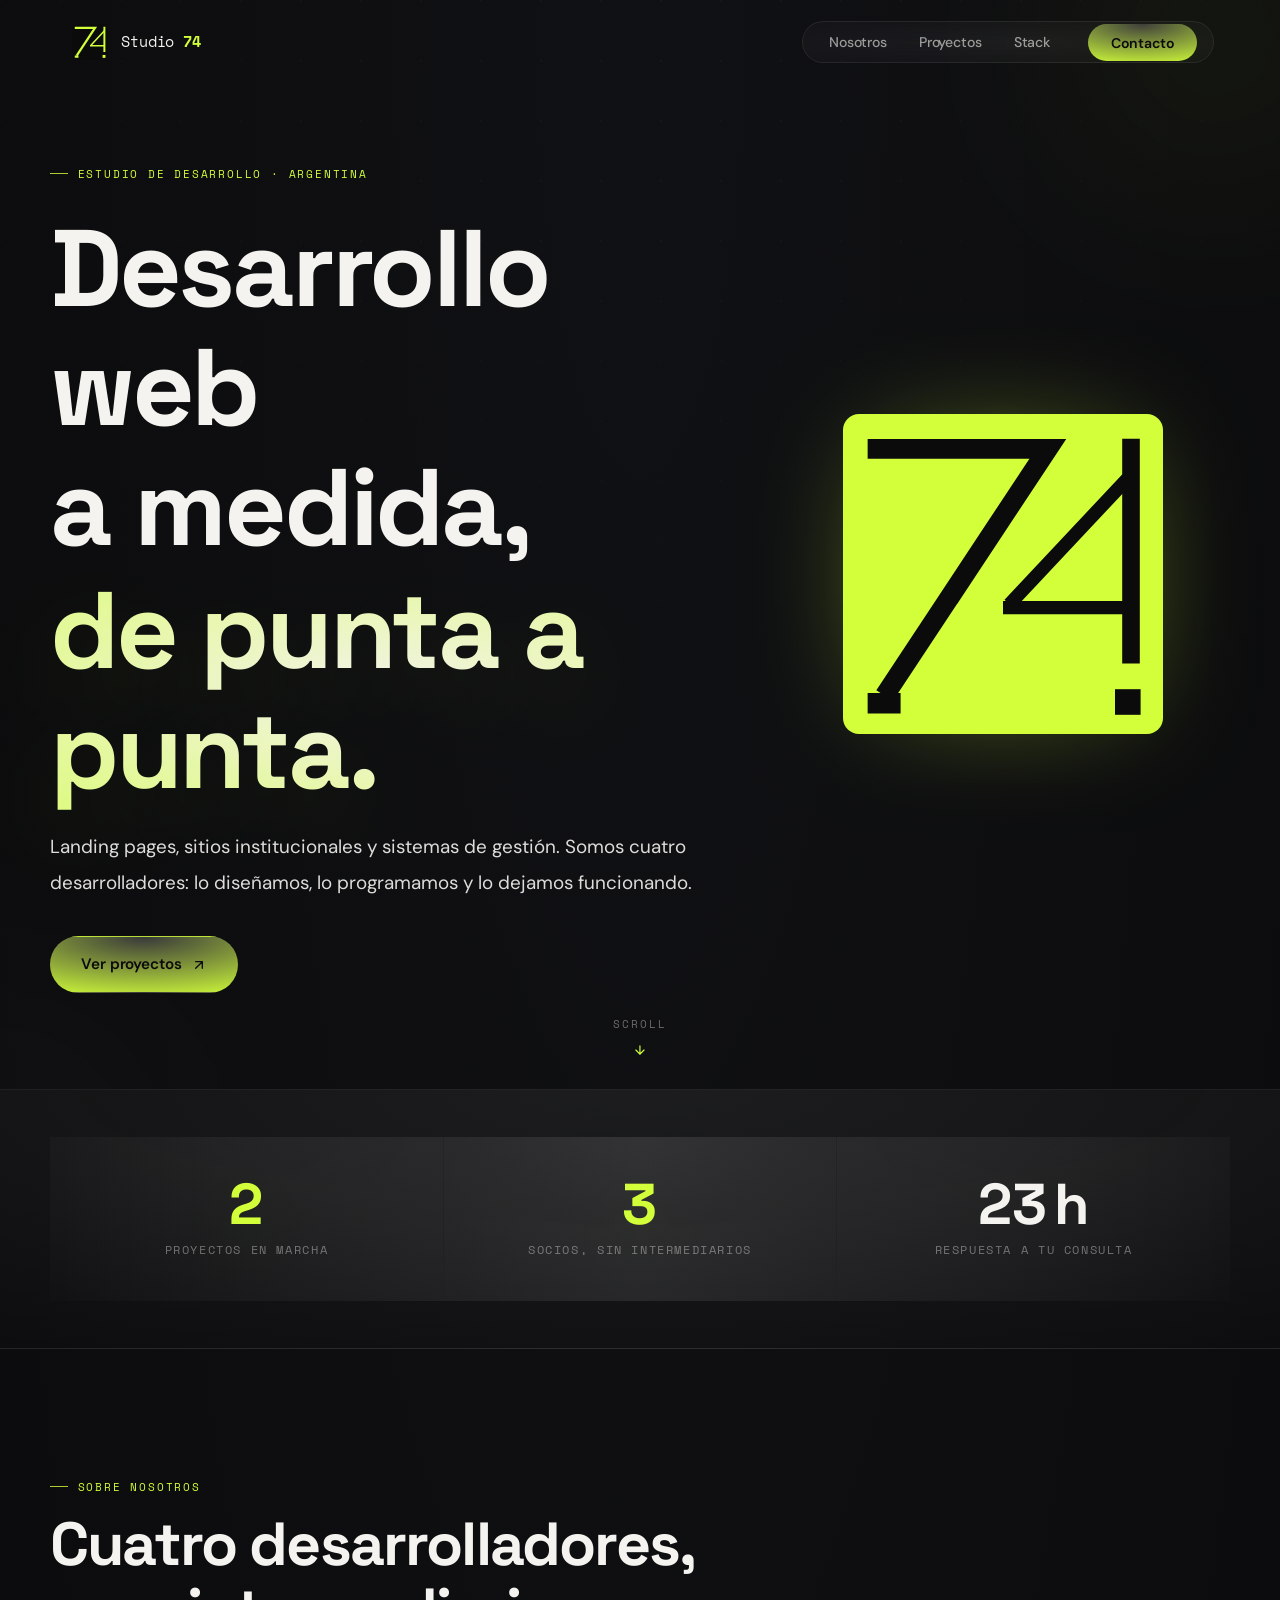
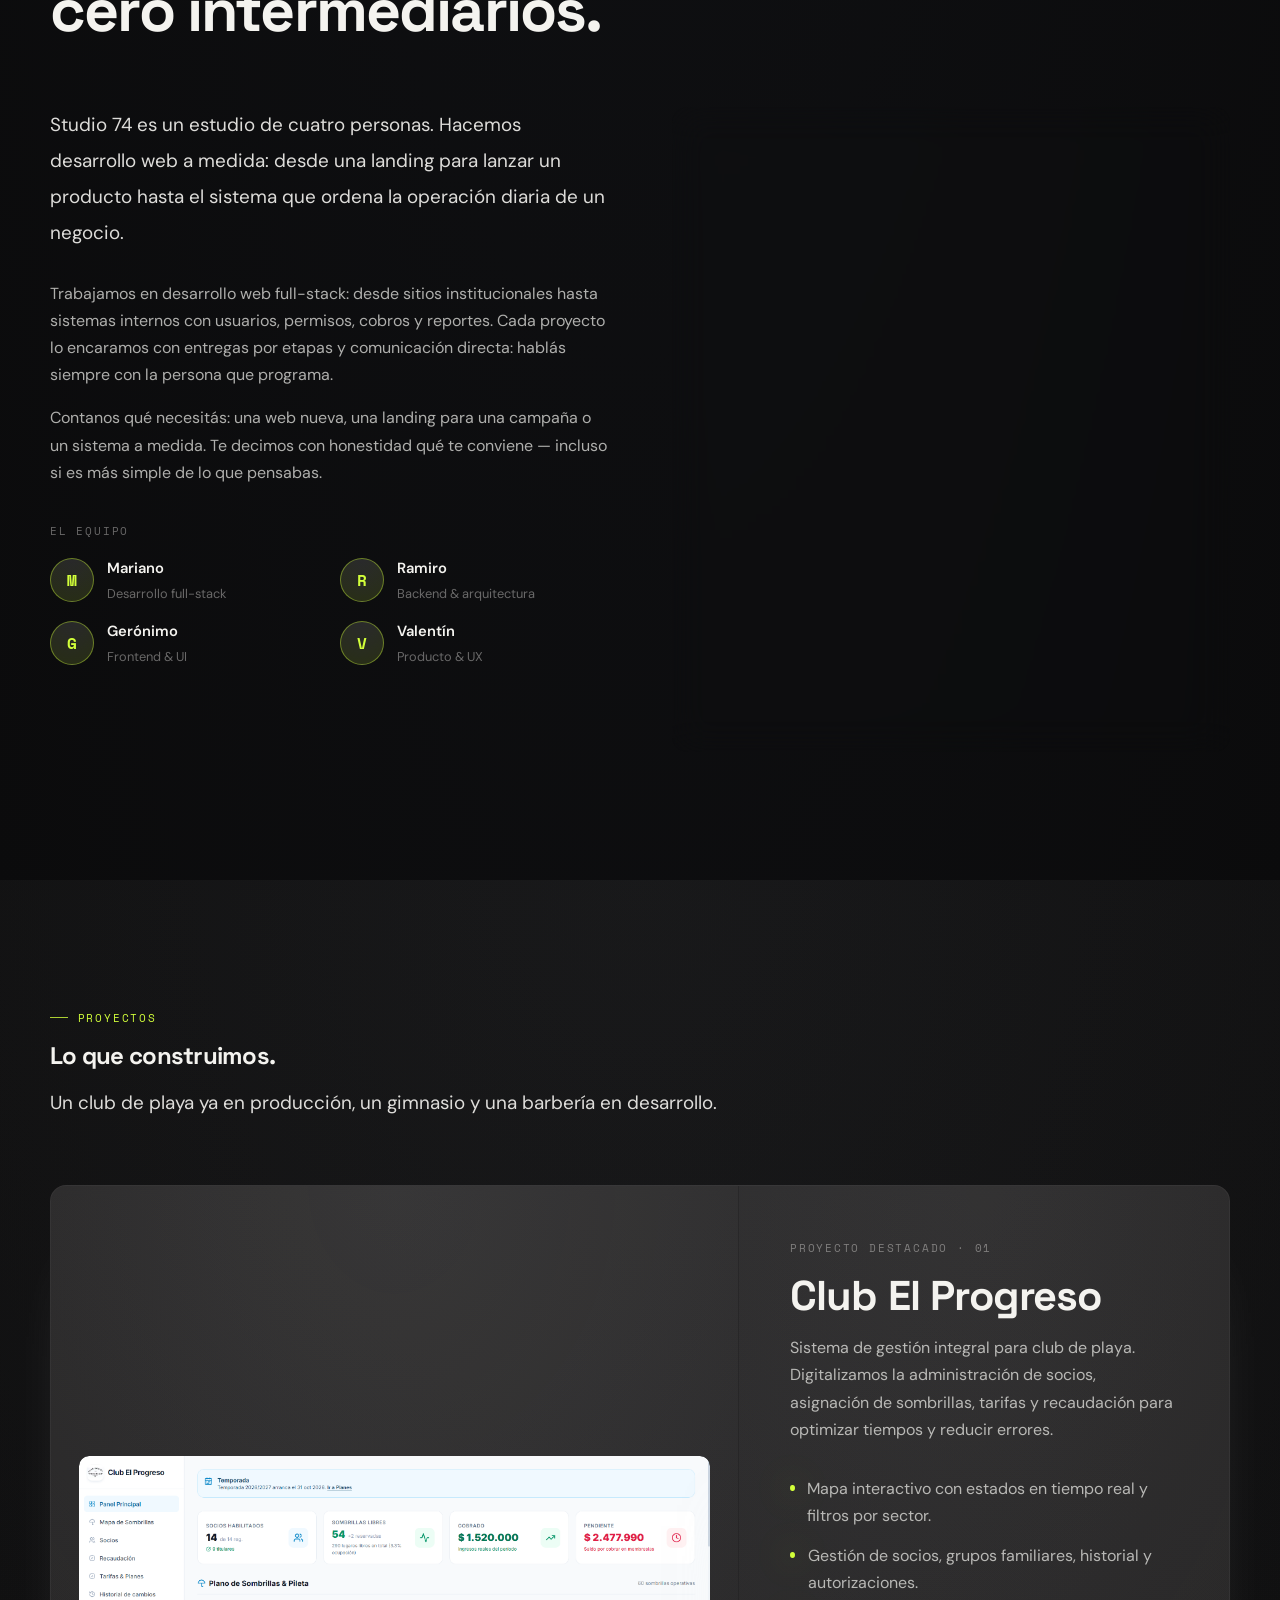
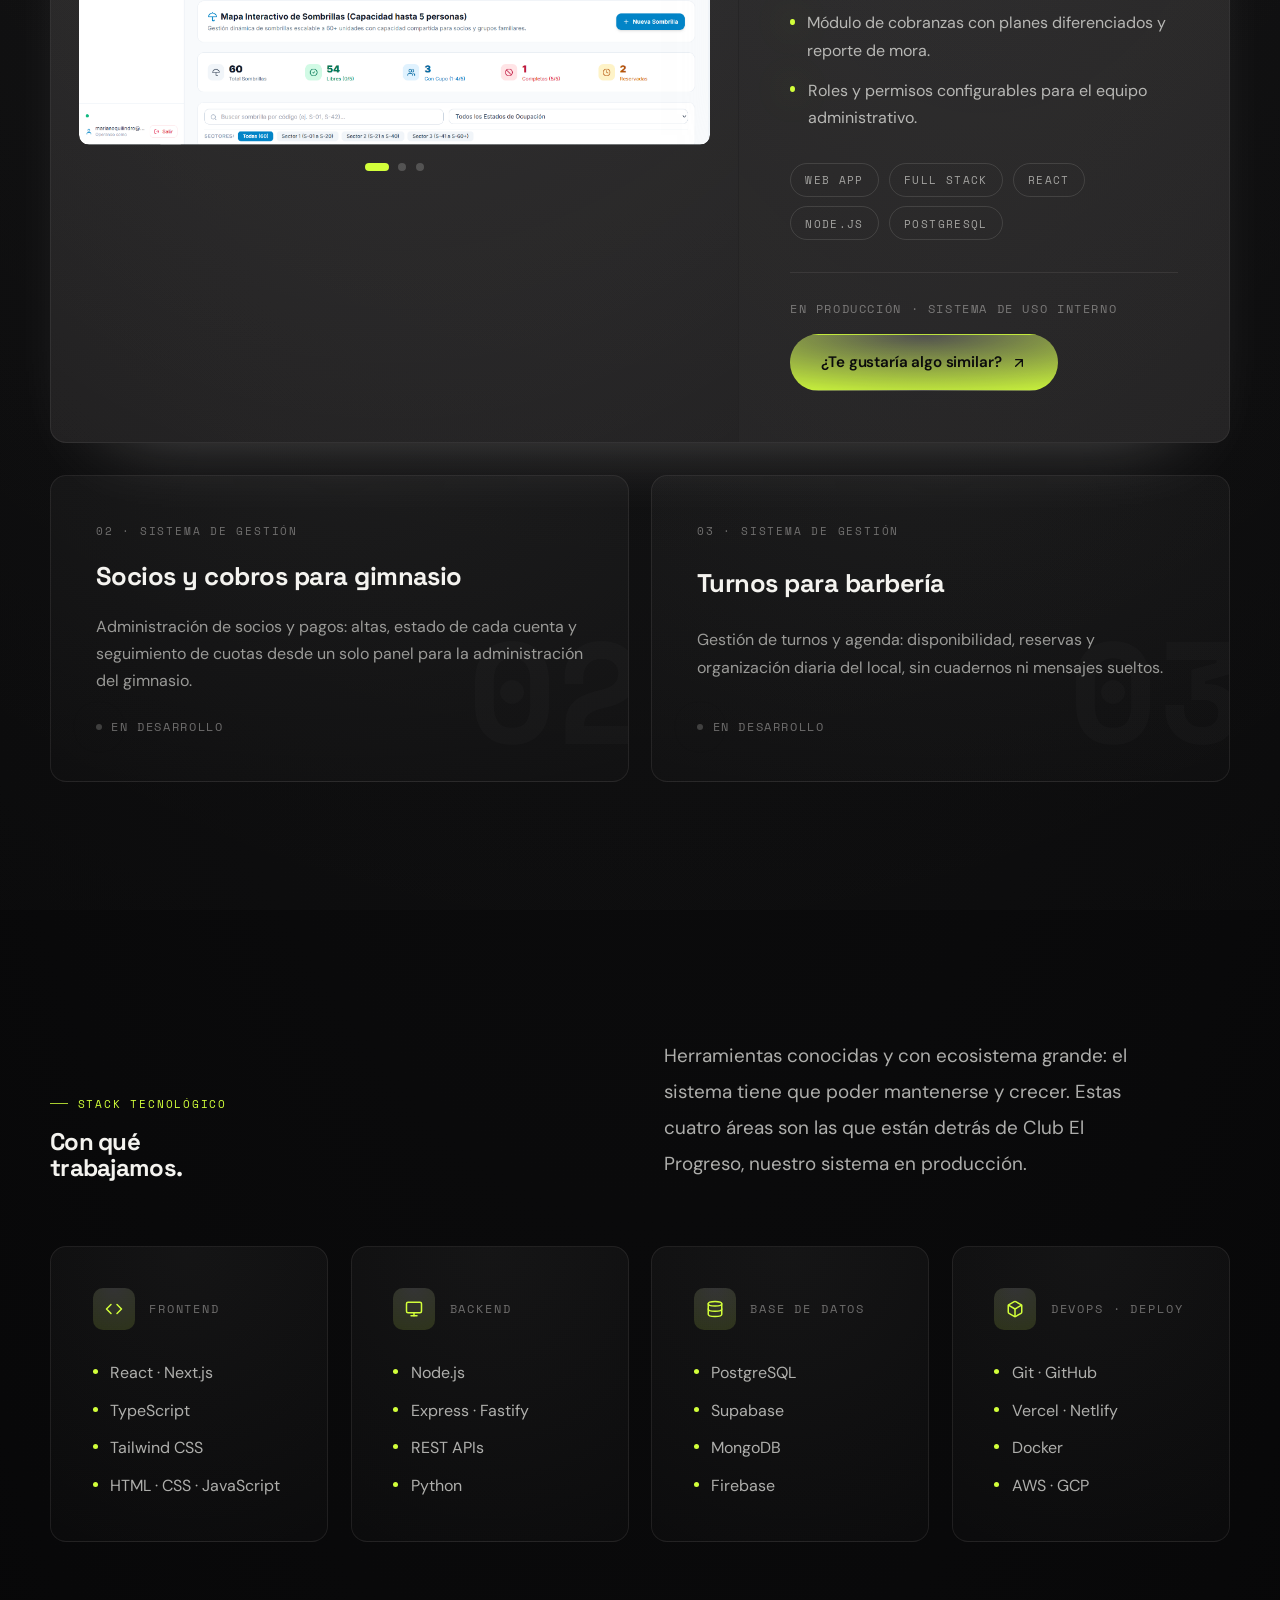
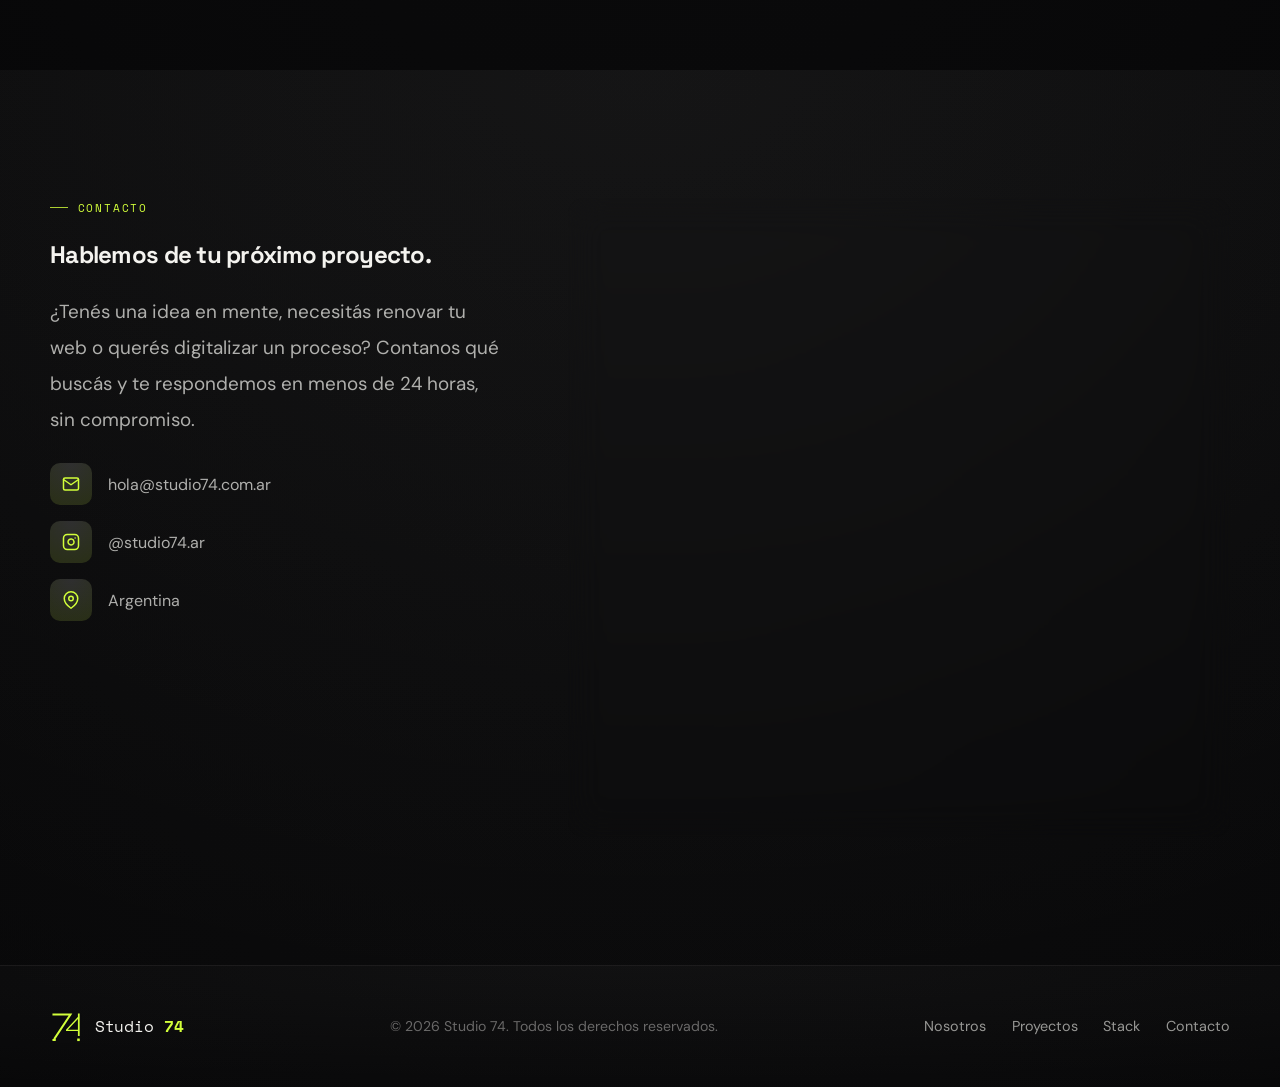
==== commit f462a7ed: "Detalle fino: micro-interacciones en tarjetas, entrada escalonada y pagina 404 - Las tarjetas del st" ====
--- a/index.html
+++ b/index.html
@@ -7,11 +7,15 @@
   <meta name="description"
     content="Estudio de desarrollo web en Argentina. Landing pages, sitios institucionales y sistemas de gestión a medida. Cuatro desarrolladores, sin intermediarios." />
   <meta name="robots" content="index, follow" />
+  <link rel="canonical" href="https://marianoquilindro.github.io/landing-page-studio-74/" />
+  <meta property="og:site_name" content="Studio 74" />
   <meta property="og:title" content="Studio 74 — Desarrollo web a medida" />
   <meta property="og:description"
     content="Landing pages, sitios institucionales y sistemas de gestión. Cuatro desarrolladores, sin intermediarios." />
   <meta property="og:type" content="website" />
   <meta property="og:locale" content="es_AR" />
+  <meta property="og:url" content="https://marianoquilindro.github.io/landing-page-studio-74/" />
+  <meta name="theme-color" content="#0B0B0C" />
   <meta property="og:image" content="https://marianoquilindro.github.io/landing-page-studio-74/assets/og.png" />
   <meta property="og:image:width" content="1200" />
   <meta property="og:image:height" content="630" />
@@ -156,7 +160,7 @@
     ════════════════════════════════════════════════ -->
     <section class="stats" aria-label="Estadísticas del estudio">
       <div class="container">
-        <div class="stats__grid">
+        <div class="stats__grid" data-reveal-stagger>
           <article class="stat-card" data-reveal>
             <span class="stat-card__num" data-counter="3">0</span>
             <span class="stat-card__label">Proyectos en marcha</span>
@@ -237,7 +241,7 @@
           </div>
 
           <div class="values" data-reveal>
-            <article class="value-card">
+            <article class="value-card" data-spotlight>
               <div class="value-card__icon">
                 <svg viewBox="0 0 24 24" aria-hidden="true" focusable="false">
                   <polyline points="16 18 22 12 16 6" />
@@ -245,20 +249,23 @@
                 </svg>
               </div>
               <h3>Hablás con quien programa</h3>
-              <p>No hay cuentas ni intermediarios: las cuatro personas que hacemos el sistema somos las que te responden.</p>
+              <p>No hay cuentas ni intermediarios: las cuatro personas que hacemos el sistema somos las que te
+                responden.</p>
             </article>
-            <article class="value-card">
+            <article class="value-card" data-spotlight>
               <div class="value-card__icon">
                 <svg viewBox="0 0 24 24" aria-hidden="true" focusable="false">
-                  <path d="M21 16V8a2 2 0 0 0-1-1.73l-7-4a2 2 0 0 0-2 0l-7 4A2 2 0 0 0 3 8v8a2 2 0 0 0 1 1.73l7 4a2 2 0 0 0 2 0l7-4A2 2 0 0 0 21 16z" />
+                  <path
+                    d="M21 16V8a2 2 0 0 0-1-1.73l-7-4a2 2 0 0 0-2 0l-7 4A2 2 0 0 0 3 8v8a2 2 0 0 0 1 1.73l7 4a2 2 0 0 0 2 0l7-4A2 2 0 0 0 21 16z" />
                   <polyline points="3.27 6.96 12 12.01 20.73 6.96" />
                   <line x1="12" y1="22.08" x2="12" y2="12" />
                 </svg>
               </div>
               <h3>Entregas por etapas</h3>
-              <p>Vas viendo el avance durante el desarrollo, no al final. Si algo no cierra, se ajusta sobre la marcha.</p>
+              <p>Vas viendo el avance durante el desarrollo, no al final. Si algo no cierra, se ajusta sobre la marcha.
+              </p>
             </article>
-            <article class="value-card">
+            <article class="value-card" data-spotlight>
               <div class="value-card__icon">
                 <svg viewBox="0 0 24 24" aria-hidden="true" focusable="false">
                   <path d="M22 11.08V12a10 10 0 1 1-5.93-9.14" />
@@ -266,9 +273,10 @@
                 </svg>
               </div>
               <h3>Foco en lo que vas a usar</h3>
-              <p>Preferimos un sistema simple que tu equipo use todos los días antes que una lista de funciones que nadie toca.</p>
+              <p>Preferimos un sistema simple que tu equipo use todos los días antes que una lista de funciones que
+                nadie toca.</p>
             </article>
-            <article class="value-card">
+            <article class="value-card" data-spotlight>
               <div class="value-card__icon">
                 <svg viewBox="0 0 24 24" aria-hidden="true" focusable="false">
                   <path d="M12 22s8-4 8-10V5l-8-3-8 3v7c0 6 8 10 8 10z" />
@@ -378,8 +386,8 @@
           </div>
         </article>
 
-        <div class="projects-grid">
-          <article class="project-card" data-reveal>
+        <div class="projects-grid" data-reveal-stagger>
+          <article class="project-card" data-reveal data-spotlight>
             <span class="project-card__kicker">02 · Sistema de gestión</span>
             <h3 class="project-card__title">Socios y cobros para gimnasio</h3>
             <p class="project-card__desc">
@@ -393,7 +401,7 @@
             <span class="project-card__bg" aria-hidden="true">02</span>
           </article>
 
-          <article class="project-card" data-reveal>
+          <article class="project-card" data-reveal data-spotlight>
             <span class="project-card__kicker">03 · Sistema de gestión</span>
             <h3 class="project-card__title">Turnos para barbería</h3>
             <p class="project-card__desc">
@@ -430,8 +438,8 @@
           </p>
         </div>
 
-        <div class="stack__grid">
-          <article class="stack-card" data-reveal>
+        <div class="stack__grid" data-reveal-stagger>
+          <article class="stack-card" data-reveal data-spotlight>
             <header class="stack-card__header">
               <div class="stack-card__icon">
                 <svg viewBox="0 0 24 24" aria-hidden="true" focusable="false">
@@ -449,7 +457,7 @@
             </ul>
           </article>
 
-          <article class="stack-card" data-reveal>
+          <article class="stack-card" data-reveal data-spotlight>
             <header class="stack-card__header">
               <div class="stack-card__icon">
                 <svg viewBox="0 0 24 24" aria-hidden="true" focusable="false">
@@ -468,7 +476,7 @@
             </ul>
           </article>
 
-          <article class="stack-card" data-reveal>
+          <article class="stack-card" data-reveal data-spotlight>
             <header class="stack-card__header">
               <div class="stack-card__icon">
                 <svg viewBox="0 0 24 24" aria-hidden="true" focusable="false">
@@ -487,7 +495,7 @@
             </ul>
           </article>
 
-          <article class="stack-card" data-reveal>
+          <article class="stack-card" data-reveal data-spotlight>
             <header class="stack-card__header">
               <div class="stack-card__icon">
                 <svg viewBox="0 0 24 24" aria-hidden="true" focusable="false">
@@ -581,7 +589,6 @@
                   <option value="" disabled selected>Seleccioná una opción</option>
                   <option>Landing page</option>
                   <option>Sitio web institucional</option>
-                  <option>E-commerce</option>
                   <option>Aplicación web a medida</option>
                   <option>Sistema de gestión / Dashboard</option>
                   <option>Diseño UI/UX</option>
@@ -663,4 +670,4 @@
   </script>
 </body>
 
-</html>
+</html>
--- a/css/styles.css
+++ b/css/styles.css
@@ -1468,6 +1468,83 @@
 
 .footer__link:hover {
   color: var(--signal);
+}
+
+/* ═══════════════════════════════════════════════════════
+   TOQUE FINO DE TARJETAS
+   - línea lima que se dibuja arriba al pasar el mouse
+   - halo que sigue al cursor (solo mouse, no táctil)
+   - el ícono del stack se invierte a lima
+═══════════════════════════════════════════════════════ */
+
+.stack-card {
+  overflow: hidden;
+}
+
+.stack-card::after,
+.project-card::after {
+  content: '';
+  position: absolute;
+  inset: 0 0 auto 0;
+  height: 1px;
+  background: linear-gradient(90deg, transparent, var(--signal), transparent);
+  transform: scaleX(0);
+  transform-origin: left center;
+  transition: transform 560ms var(--ease-spring);
+  pointer-events: none;
+}
+
+.stack-card:hover::after,
+.stack-card:focus-within::after,
+.project-card:hover::after,
+.project-card:focus-within::after {
+  transform: scaleX(1);
+}
+
+[data-spotlight] {
+  position: relative;
+  isolation: isolate;
+}
+
+[data-spotlight]::before {
+  content: '';
+  position: absolute;
+  inset: 0;
+  z-index: -1;
+  border-radius: inherit;
+  background: radial-gradient(360px circle at var(--mx, 50%) var(--my, 0%),
+      rgba(210, 255, 58, 0.1),
+      transparent 62%);
+  opacity: 0;
+  transition: opacity 320ms var(--ease-out);
+  pointer-events: none;
+}
+
+[data-spotlight]:hover::before {
+  opacity: 1;
+}
+
+.stack-card__icon {
+  transition: background 320ms var(--ease-out), color 320ms var(--ease-out),
+    transform 320ms var(--ease-spring);
+}
+
+.stack-card:hover .stack-card__icon {
+  background: var(--signal);
+  color: var(--ink);
+  transform: translateY(-2px) scale(1.06);
+}
+
+.stack-card:hover {
+  border-color: rgba(210, 255, 58, 0.35);
+}
+
+.project-card:hover {
+  border-color: rgba(210, 255, 58, 0.28);
+}
+
+.stack-card:hover .stack-list__item::before {
+  box-shadow: 0 0 0 4px rgba(210, 255, 58, 0.12);
 }
 
 /* ═══════════════════════════════════════════════════════
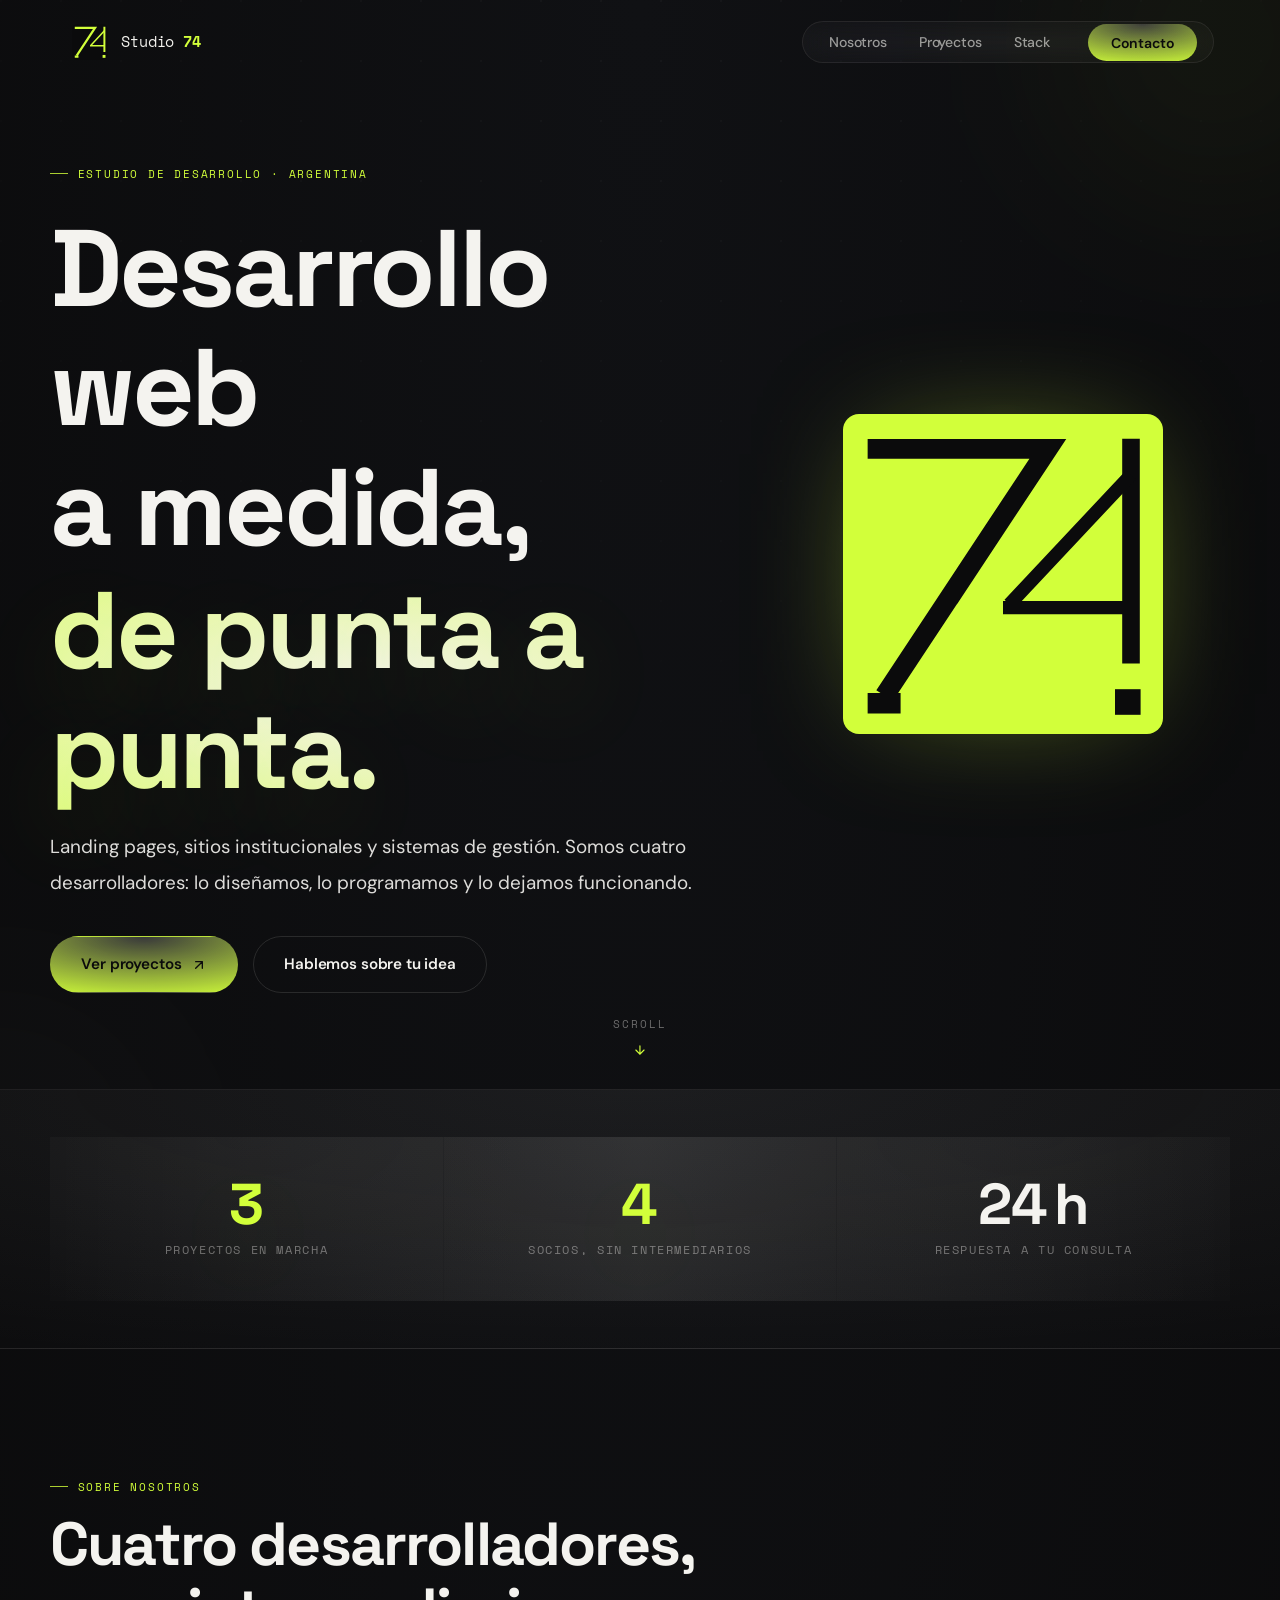
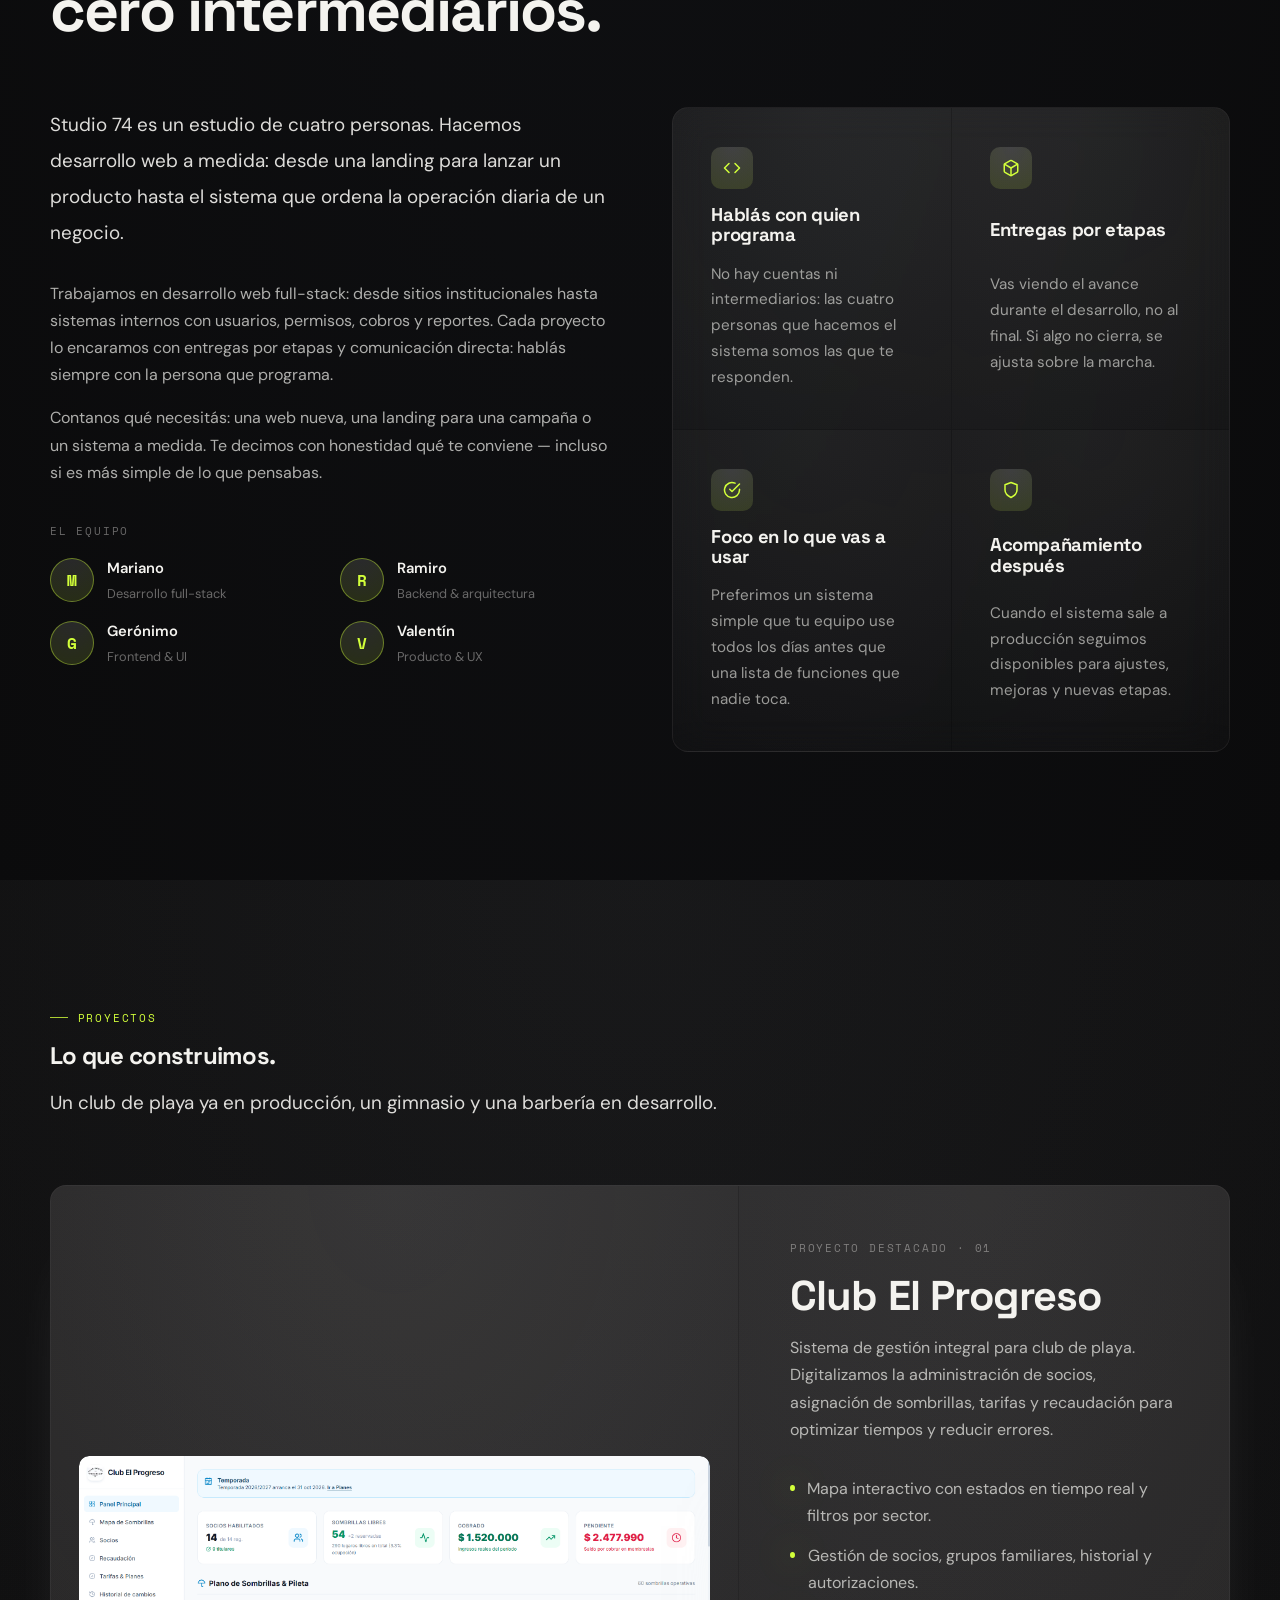
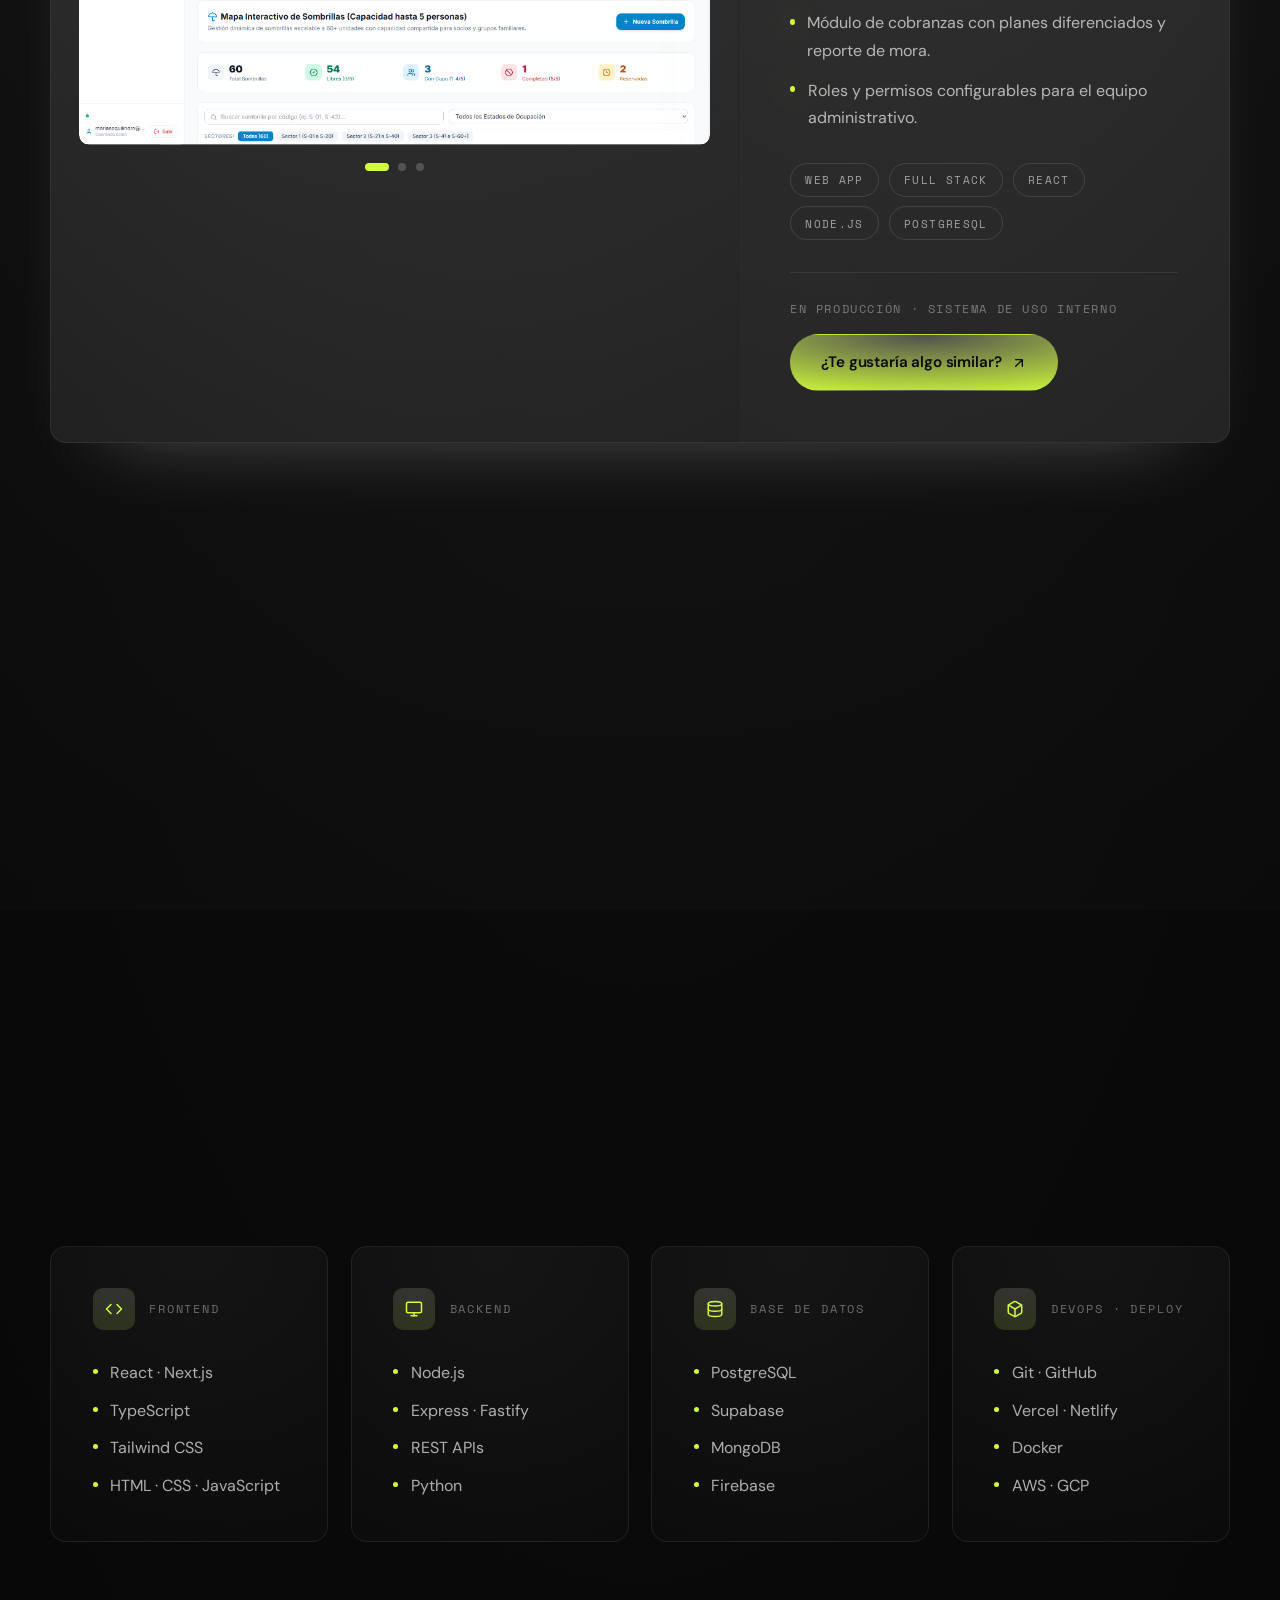
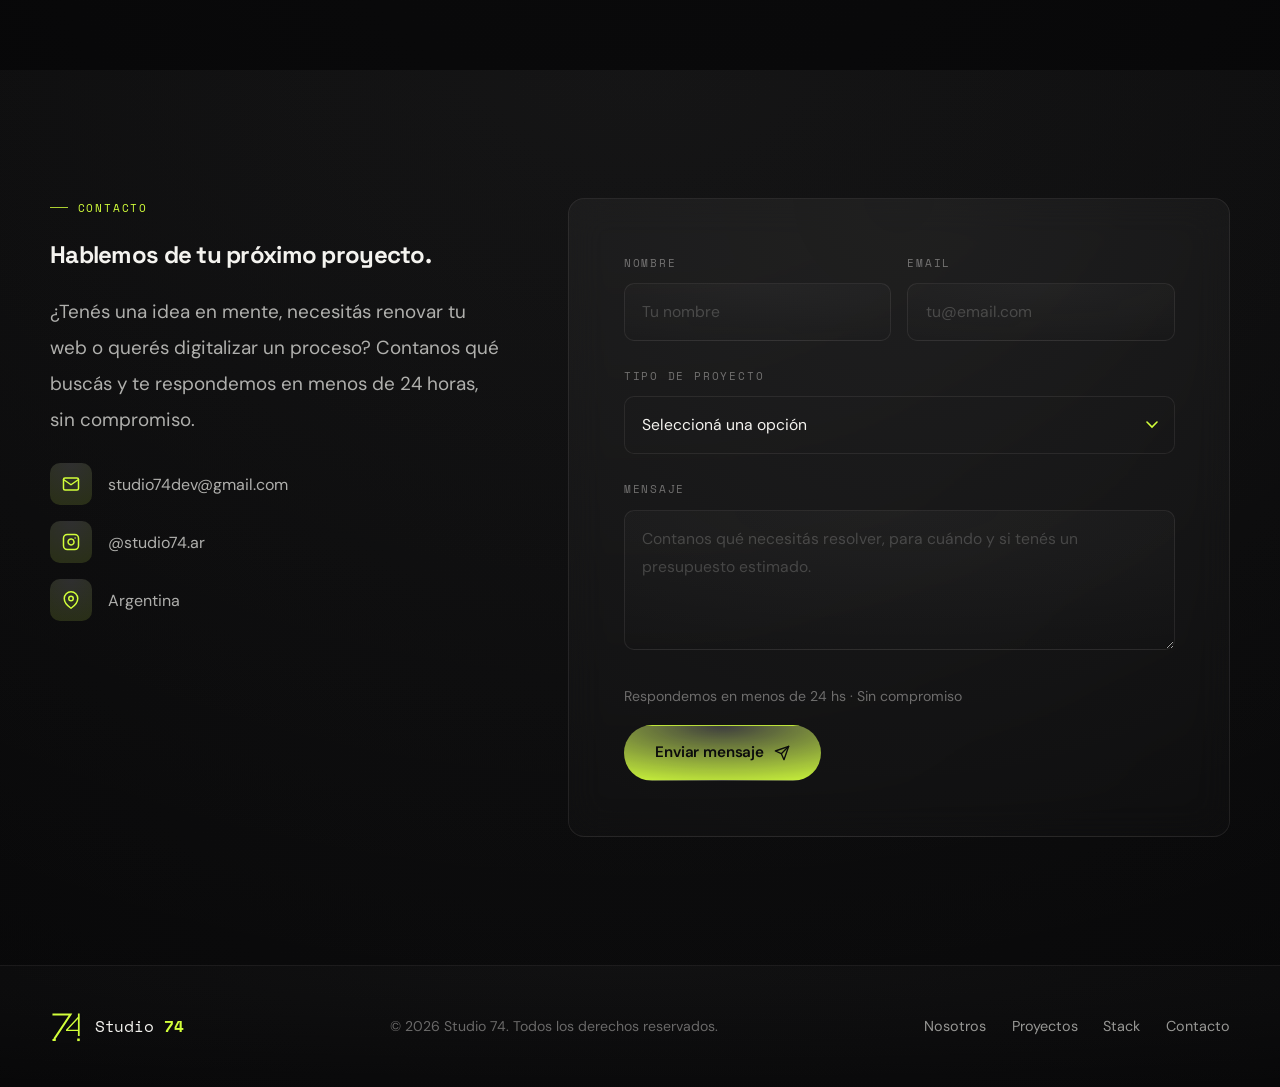
==== commit 8409c0fa: "Formulario: mail real del estudio y relay para GitHub Pages - Destinatario y mailto visibles: studio" ====
--- a/index.html
+++ b/index.html
@@ -543,7 +543,7 @@
                     <polyline points="22,6 12,13 2,6" />
                   </svg>
                 </div>
-                <a class="contact-item__text" href="mailto:hola@studio74.com.ar">hola@studio74.com.ar</a>
+                <a class="contact-item__text" href="mailto:studio74dev@gmail.com">studio74dev@gmail.com</a>
               </div>
               <div class="contact-item">
                 <div class="contact-item__icon">
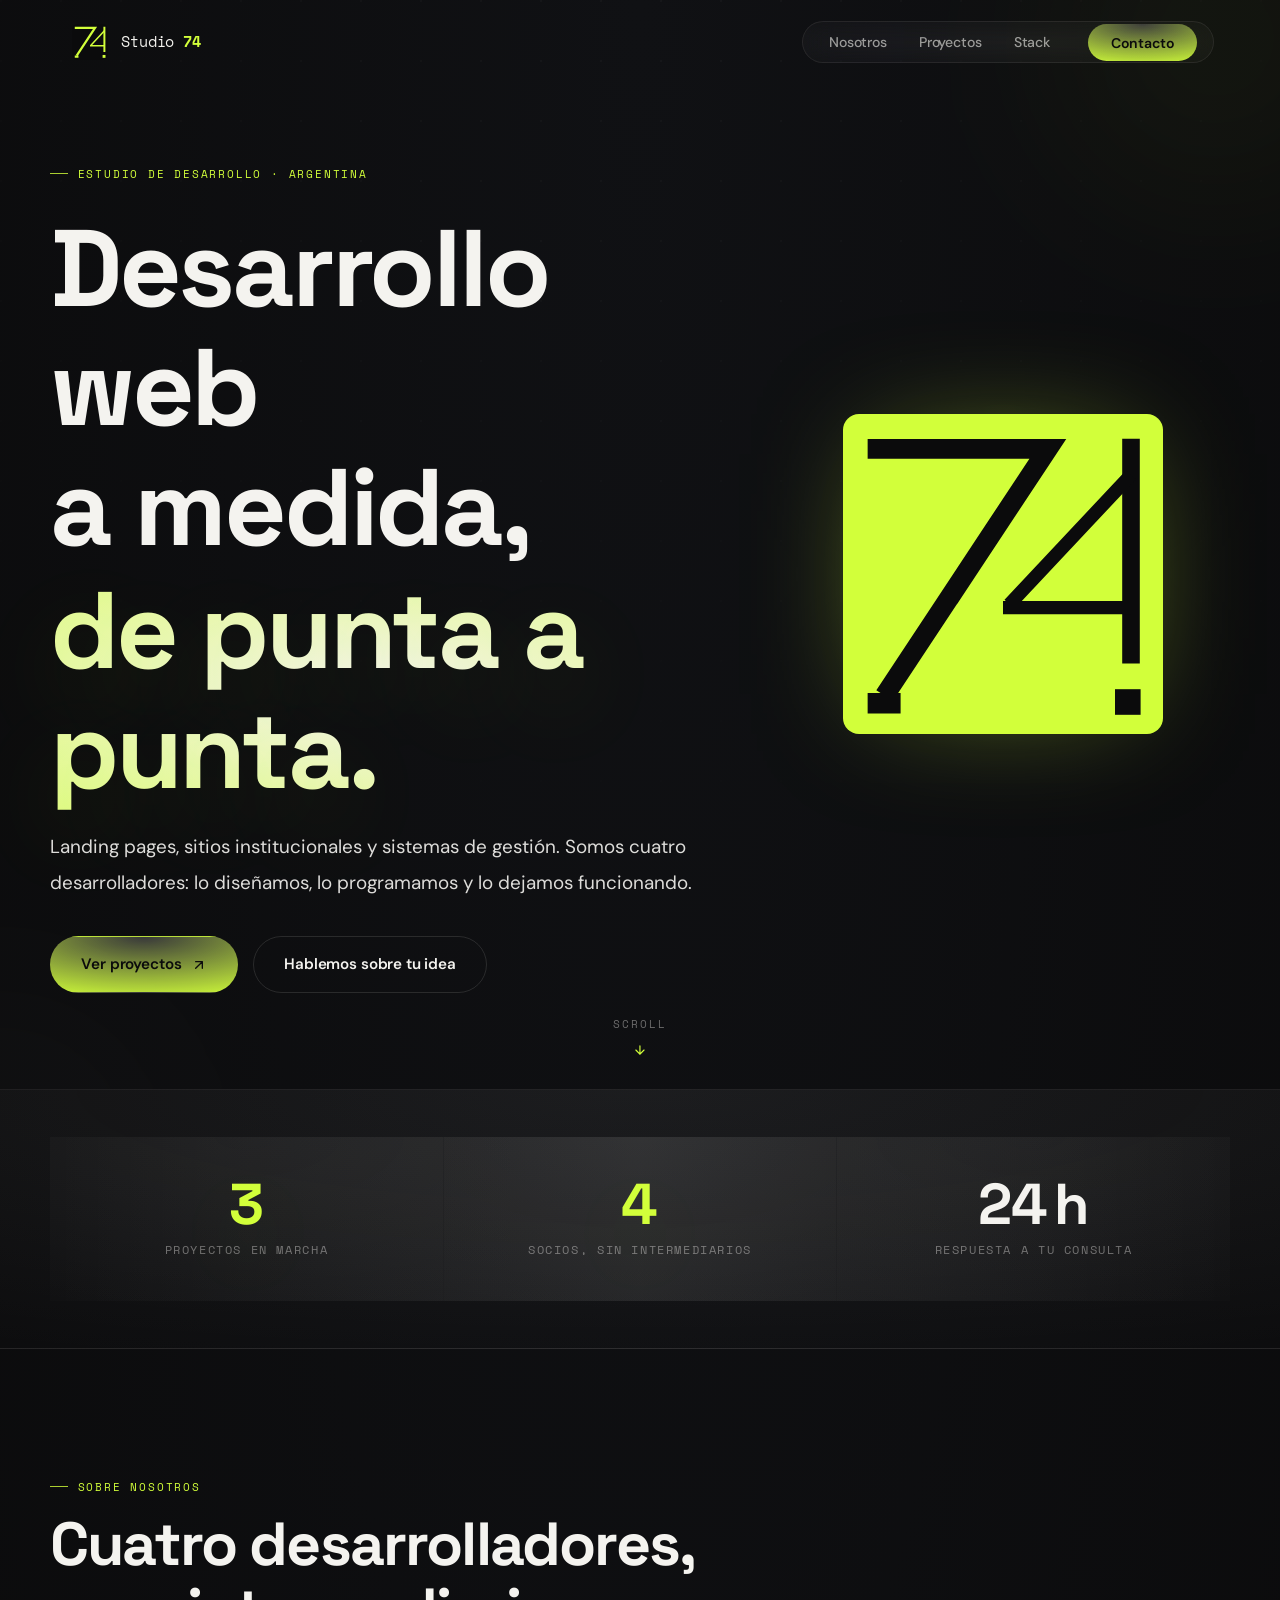
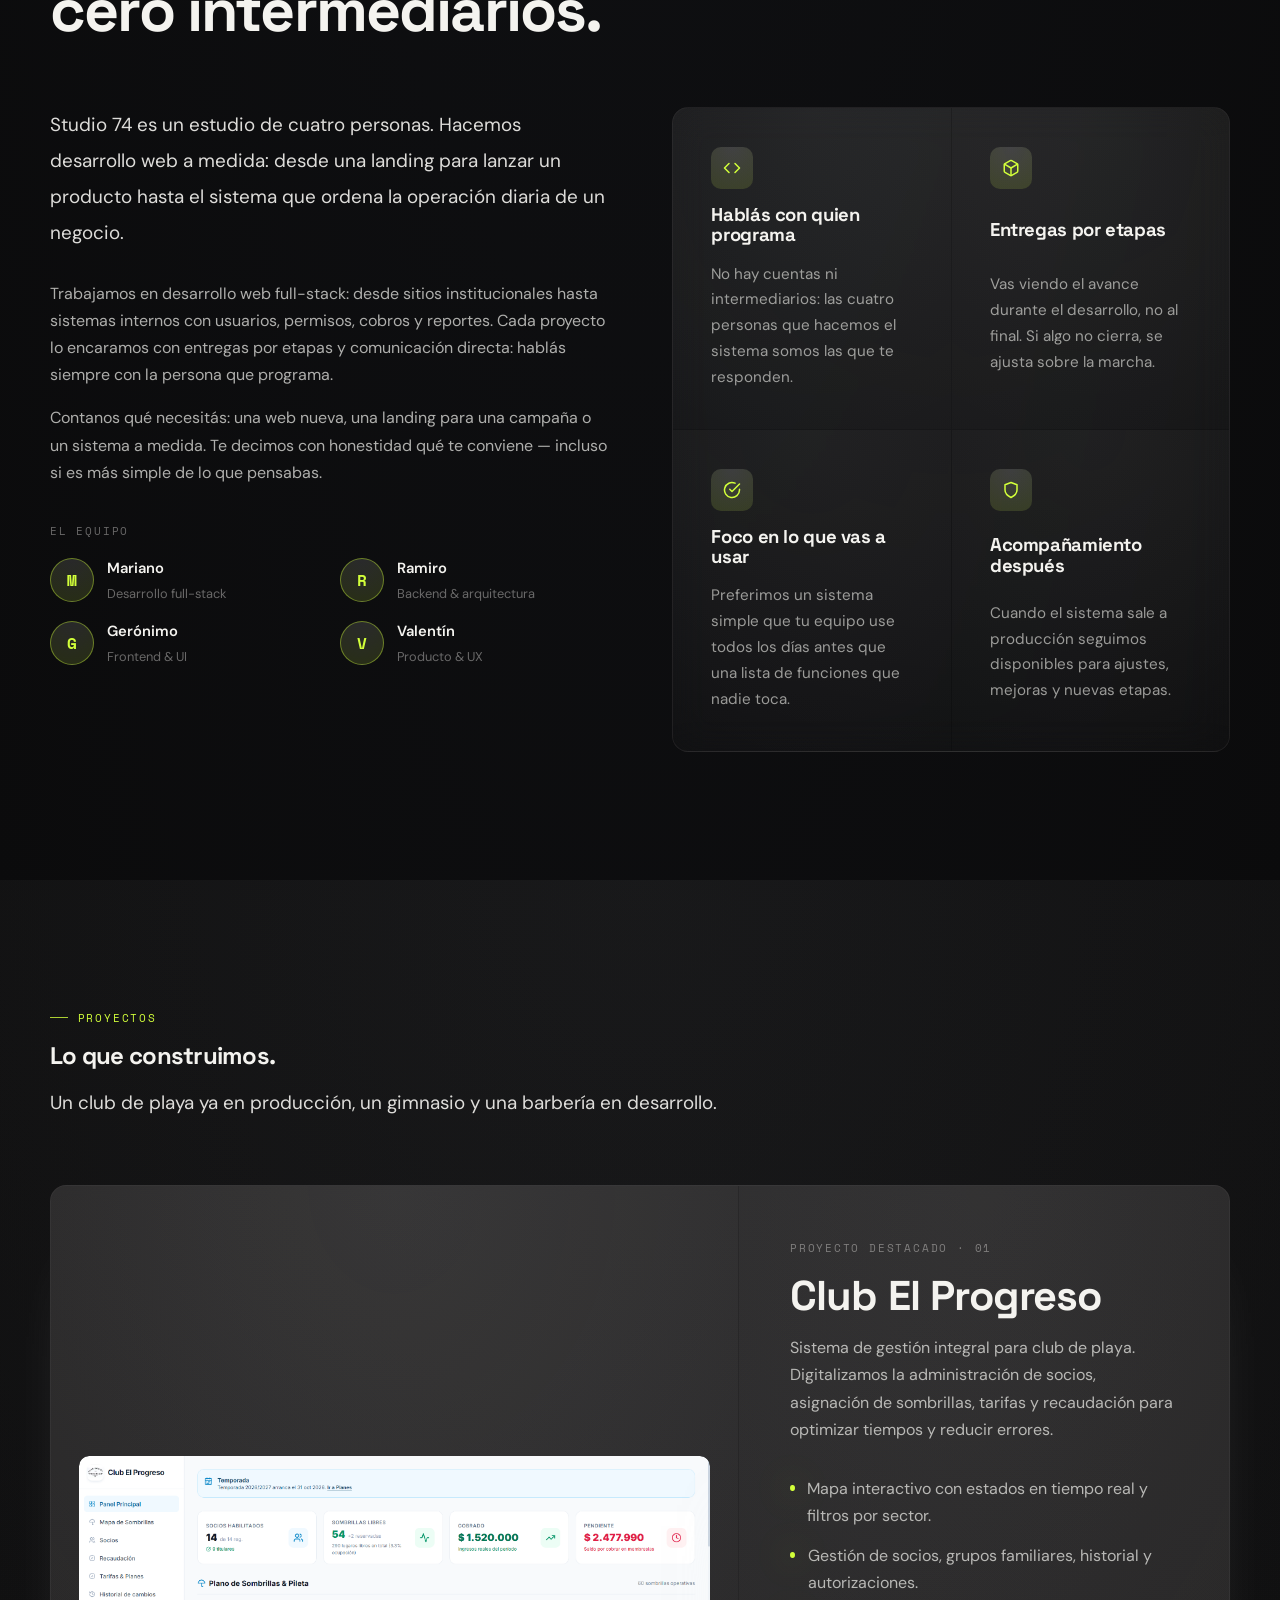
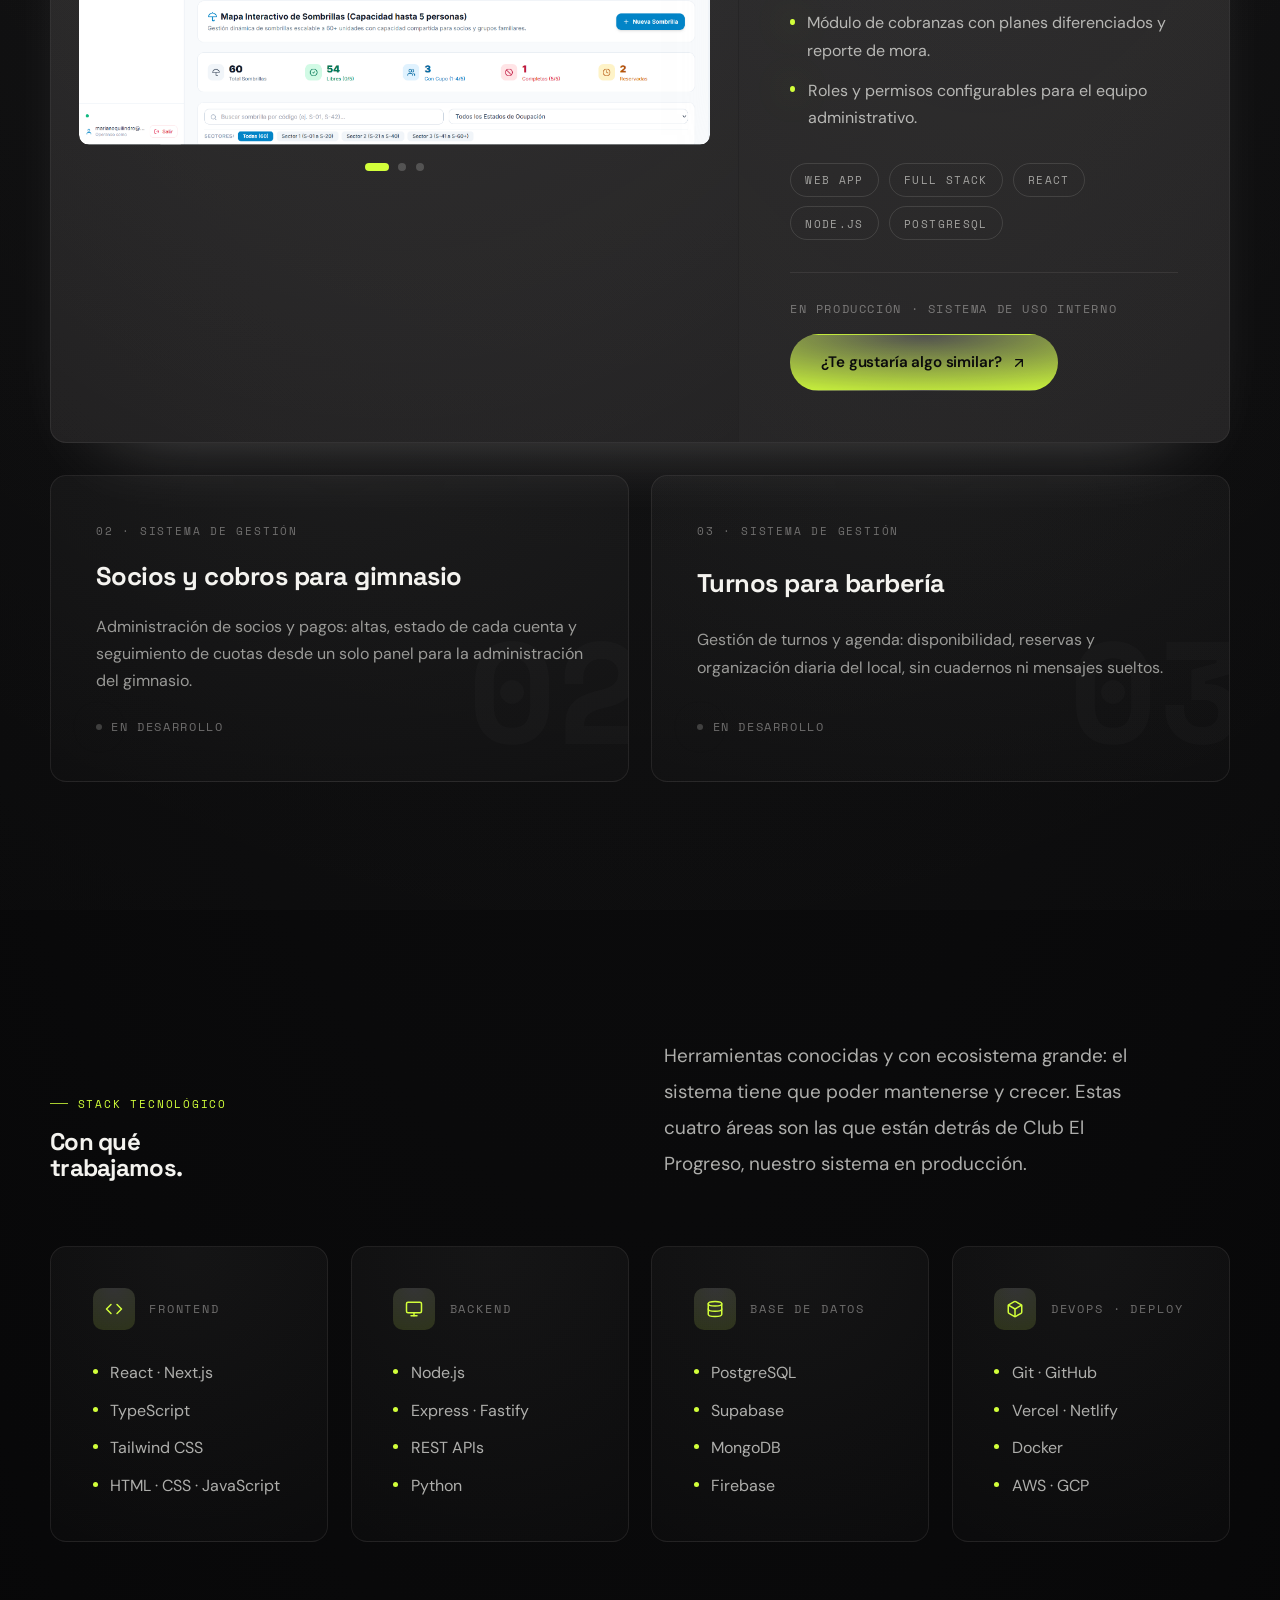
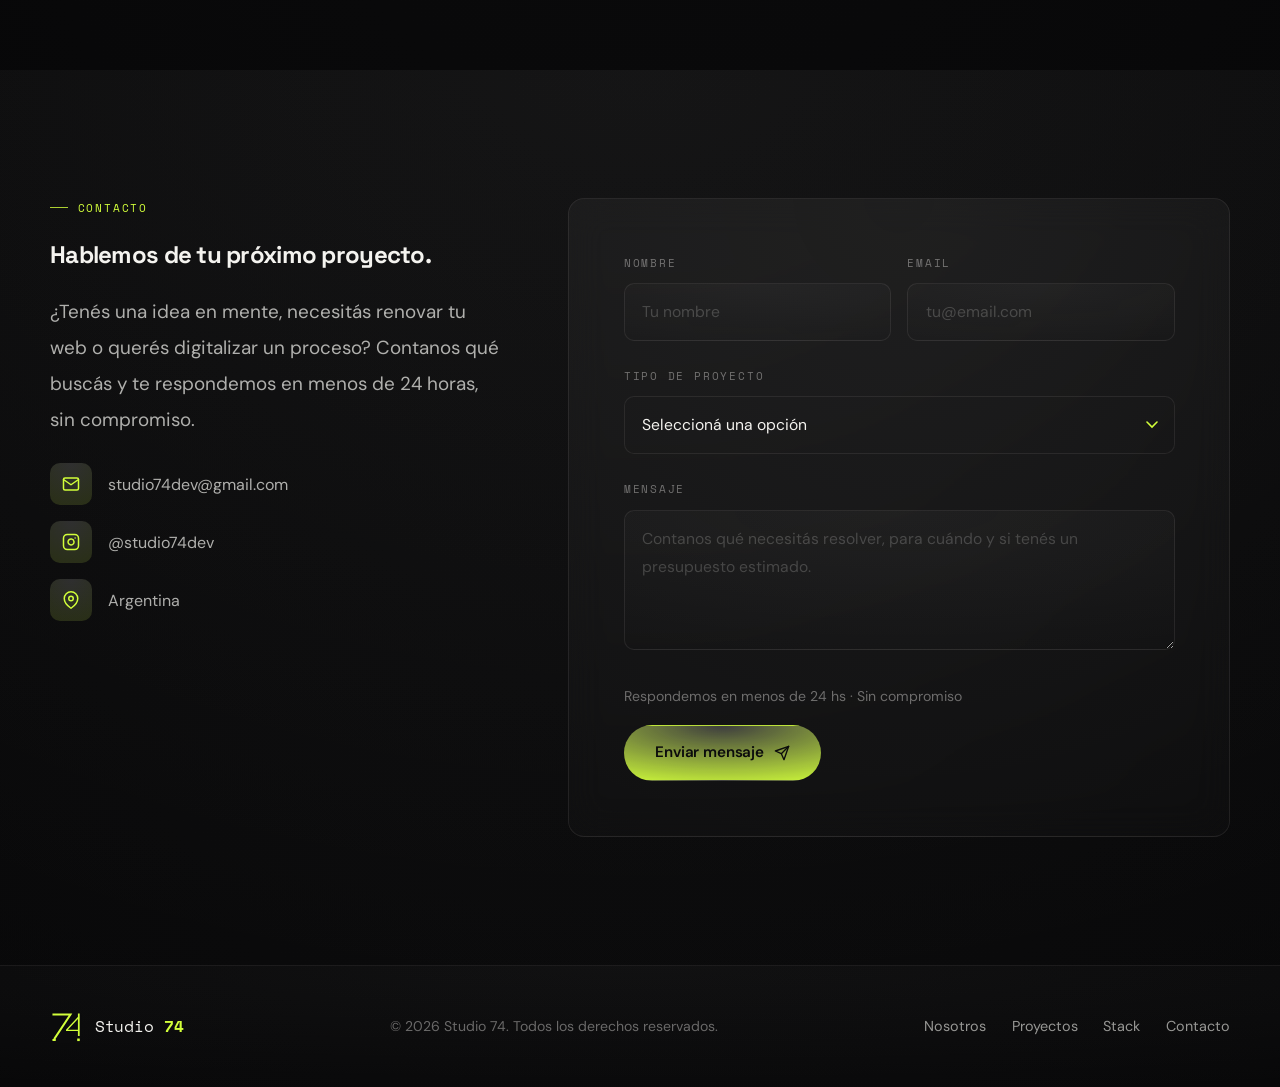
==== commit e626fbee: "Contacto: Instagram a @studio74dev" ====
--- a/index.html
+++ b/index.html
@@ -553,8 +553,8 @@
                     <line x1="17.5" y1="6.5" x2="17.51" y2="6.5" />
                   </svg>
                 </div>
-                <a class="contact-item__text" href="https://www.instagram.com/studio74.ar/" target="_blank"
-                  rel="noopener noreferrer">@studio74.ar</a>
+                <a class="contact-item__text" href="https://www.instagram.com/studio74dev/" target="_blank"
+                  rel="noopener noreferrer">@studio74dev</a>
               </div>
               <div class="contact-item">
                 <div class="contact-item__icon">
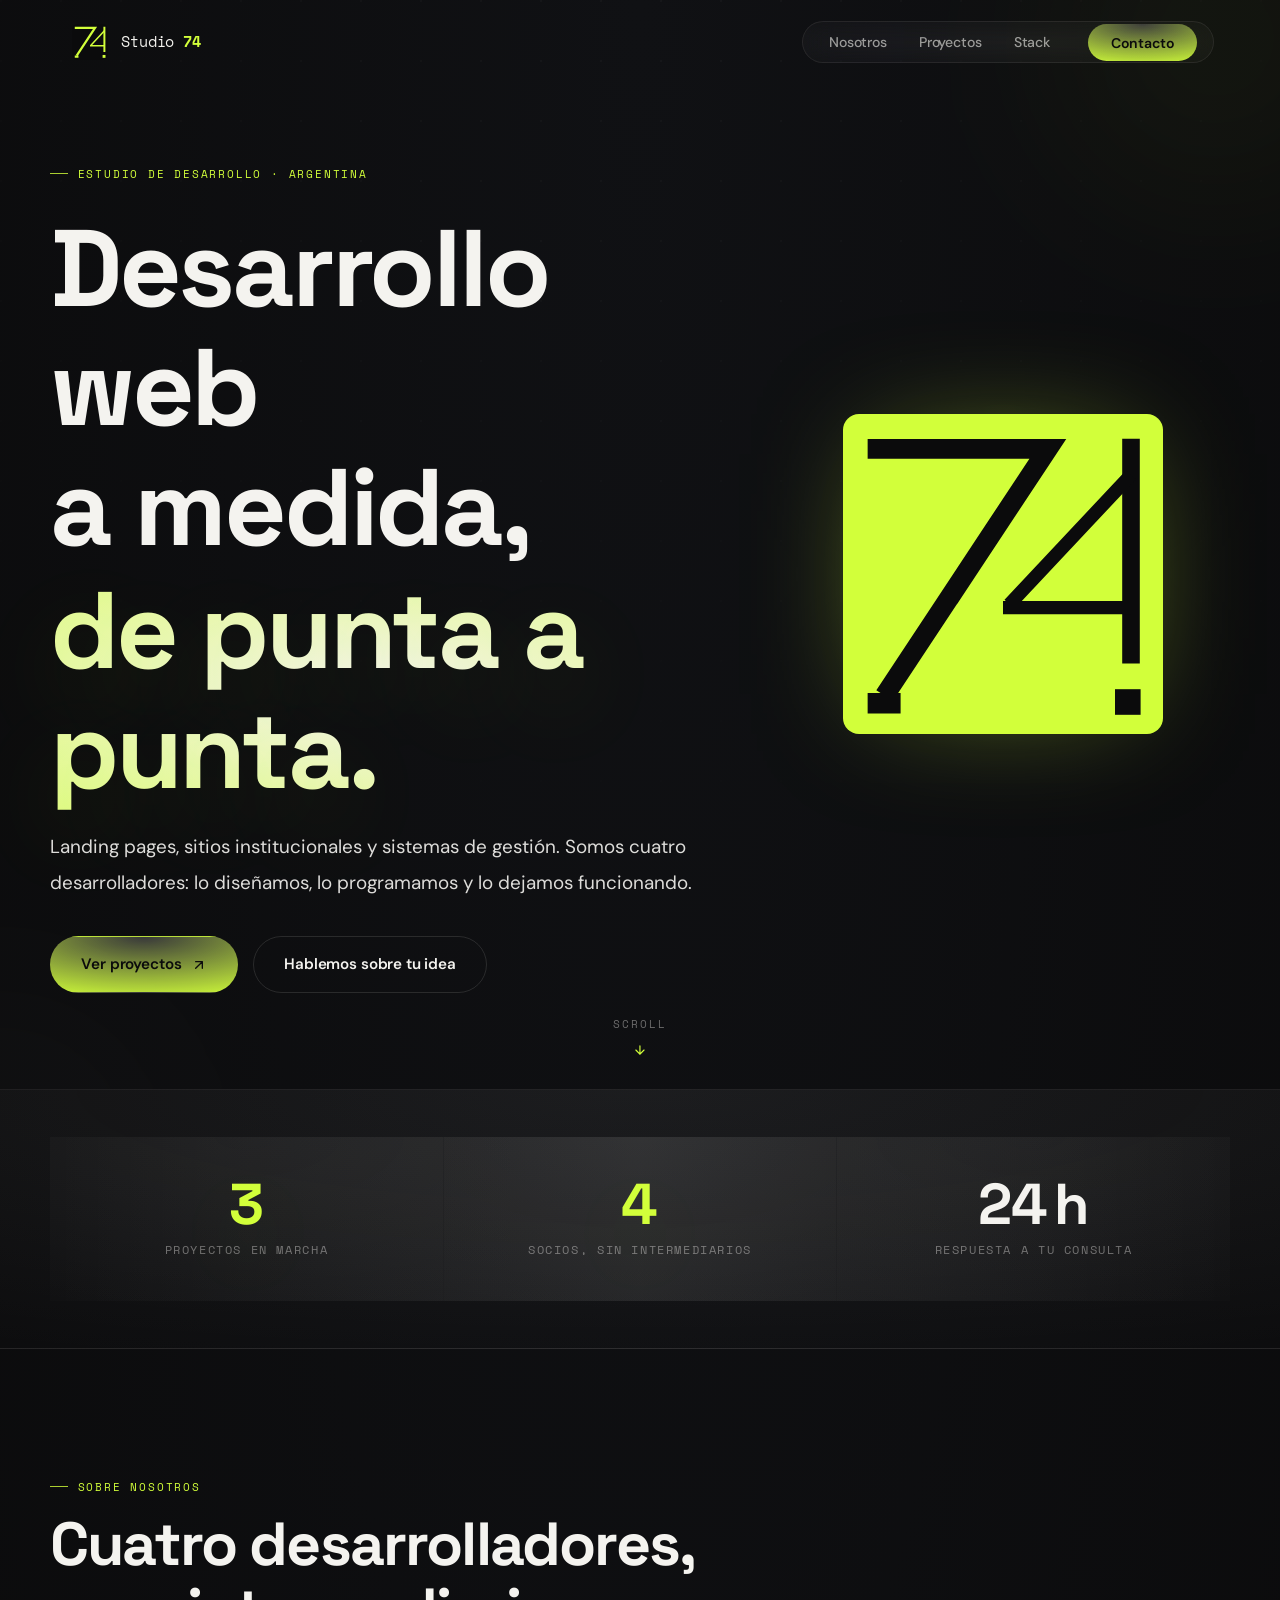
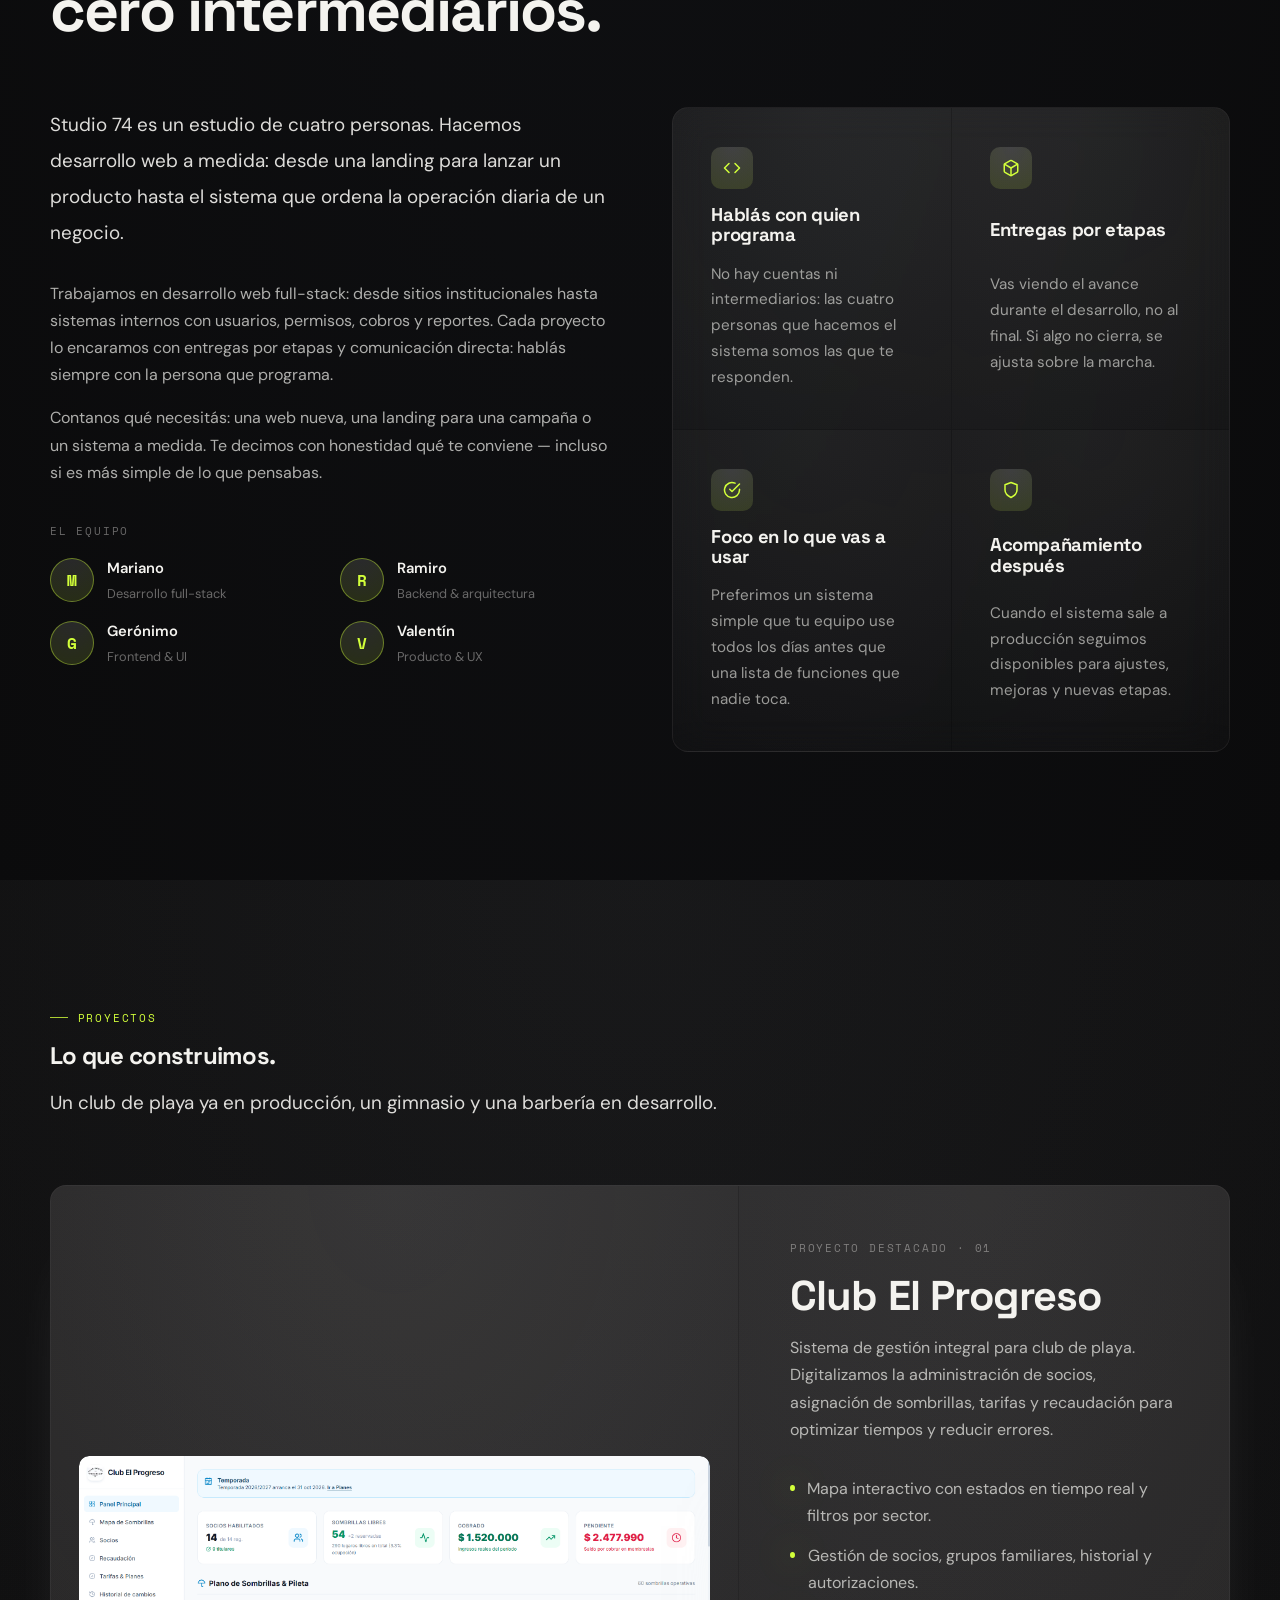
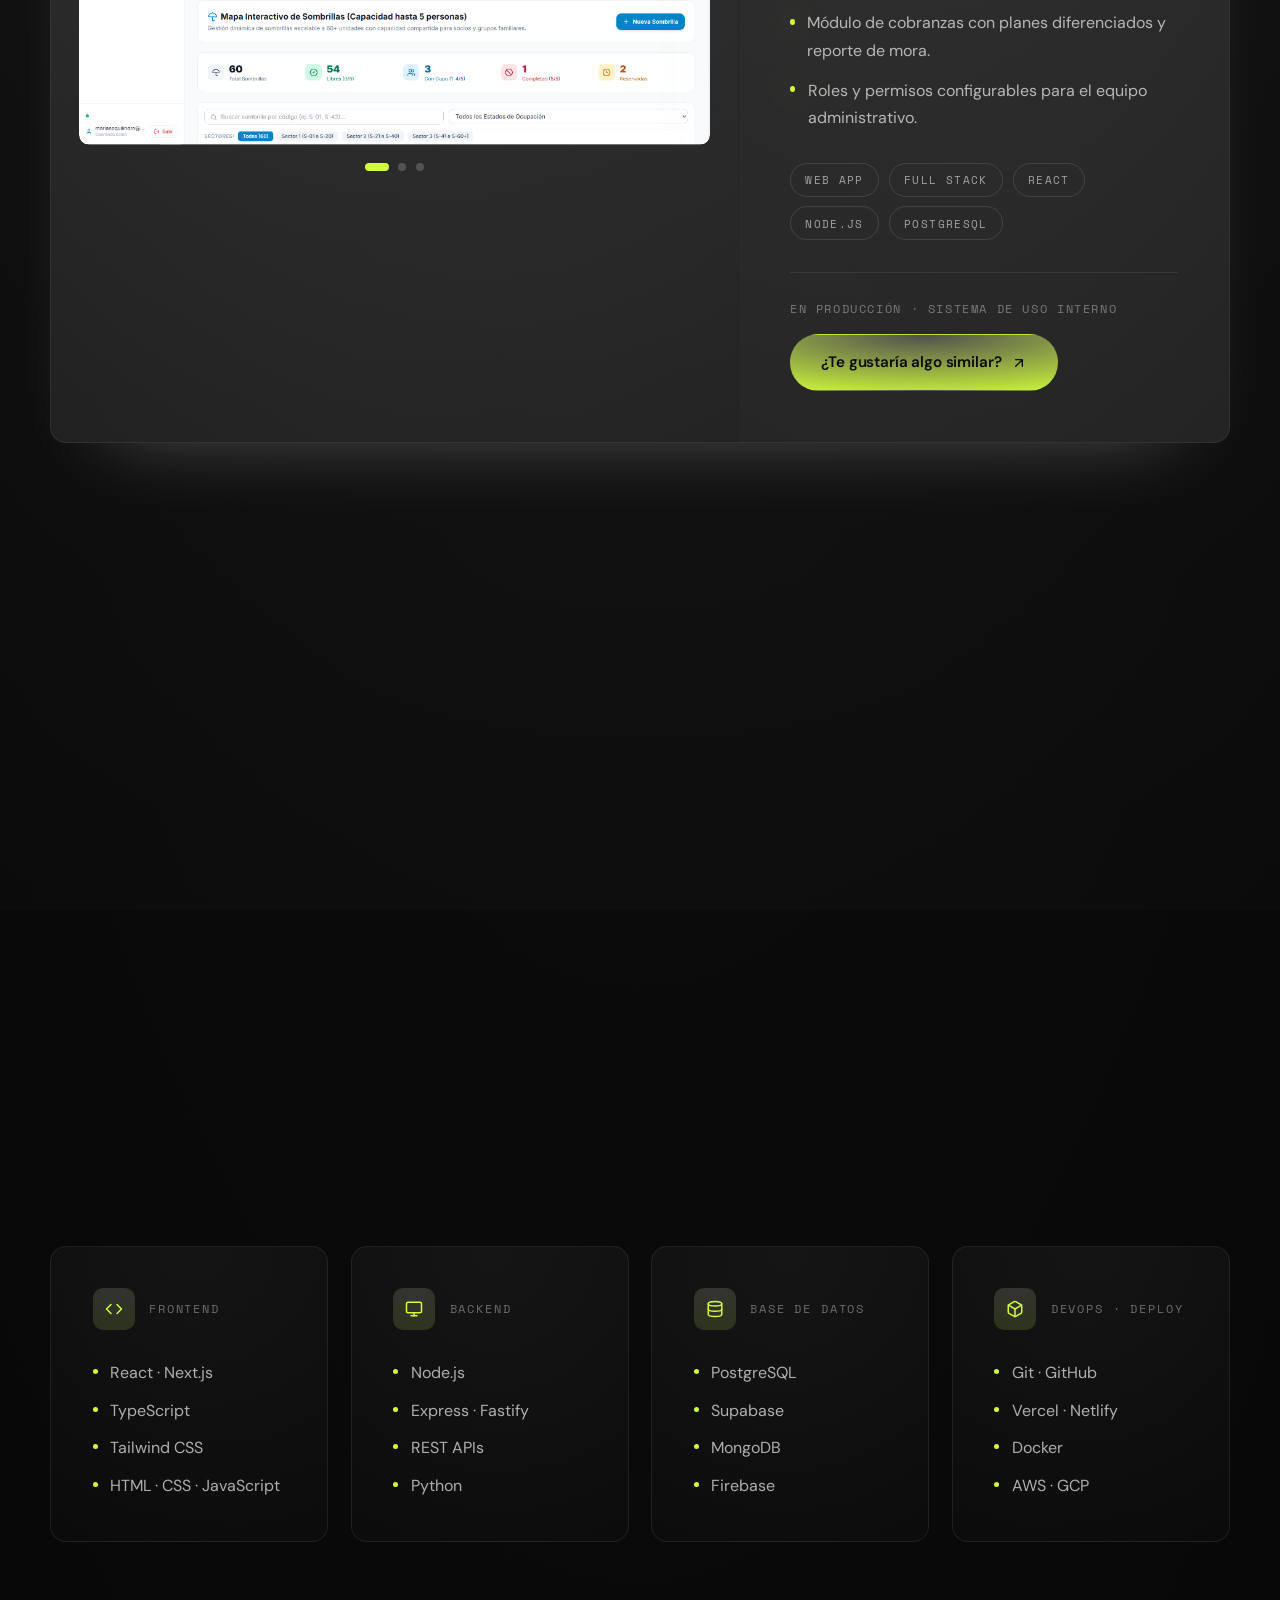
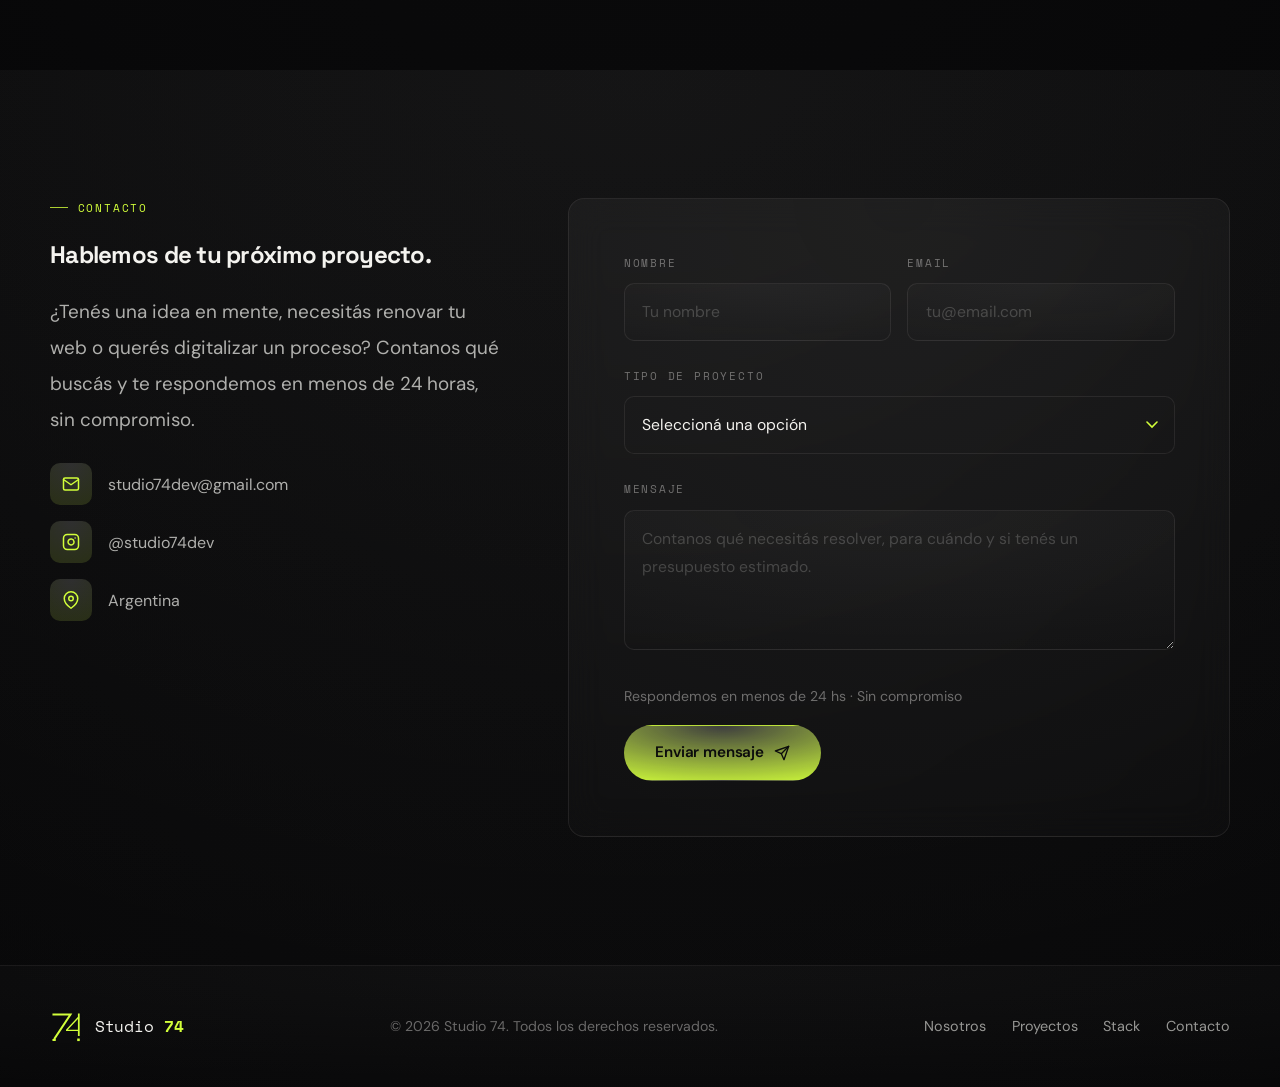
==== commit 880ce33a: "Dominio: URLs y sitemap al sitio de la organizacion (studio74dev.github.io)" ====
--- a/index.html
+++ b/index.html
@@ -7,16 +7,16 @@
   <meta name="description"
     content="Estudio de desarrollo web en Argentina. Landing pages, sitios institucionales y sistemas de gestión a medida. Cuatro desarrolladores, sin intermediarios." />
   <meta name="robots" content="index, follow" />
-  <link rel="canonical" href="https://marianoquilindro.github.io/landing-page-studio-74/" />
+  <link rel="canonical" href="https://studio74dev.github.io/" />
   <meta property="og:site_name" content="Studio 74" />
   <meta property="og:title" content="Studio 74 — Desarrollo web a medida" />
   <meta property="og:description"
     content="Landing pages, sitios institucionales y sistemas de gestión. Cuatro desarrolladores, sin intermediarios." />
   <meta property="og:type" content="website" />
   <meta property="og:locale" content="es_AR" />
-  <meta property="og:url" content="https://marianoquilindro.github.io/landing-page-studio-74/" />
+  <meta property="og:url" content="https://studio74dev.github.io/" />
   <meta name="theme-color" content="#0B0B0C" />
-  <meta property="og:image" content="https://marianoquilindro.github.io/landing-page-studio-74/assets/og.png" />
+  <meta property="og:image" content="https://studio74dev.github.io/assets/og.png" />
   <meta property="og:image:width" content="1200" />
   <meta property="og:image:height" content="630" />
   <meta property="og:image:type" content="image/png" />
@@ -25,7 +25,7 @@
   <meta name="twitter:title" content="Studio 74 — Desarrollo web a medida" />
   <meta name="twitter:description"
     content="Landing pages, sitios institucionales y sistemas de gestión. Cuatro desarrolladores, sin intermediarios." />
-  <meta name="twitter:image" content="https://marianoquilindro.github.io/landing-page-studio-74/assets/og.png" />
+  <meta name="twitter:image" content="https://studio74dev.github.io/assets/og.png" />
   <title>Studio 74 — Desarrollo web a medida</title>
 
   <!-- Favicon -->
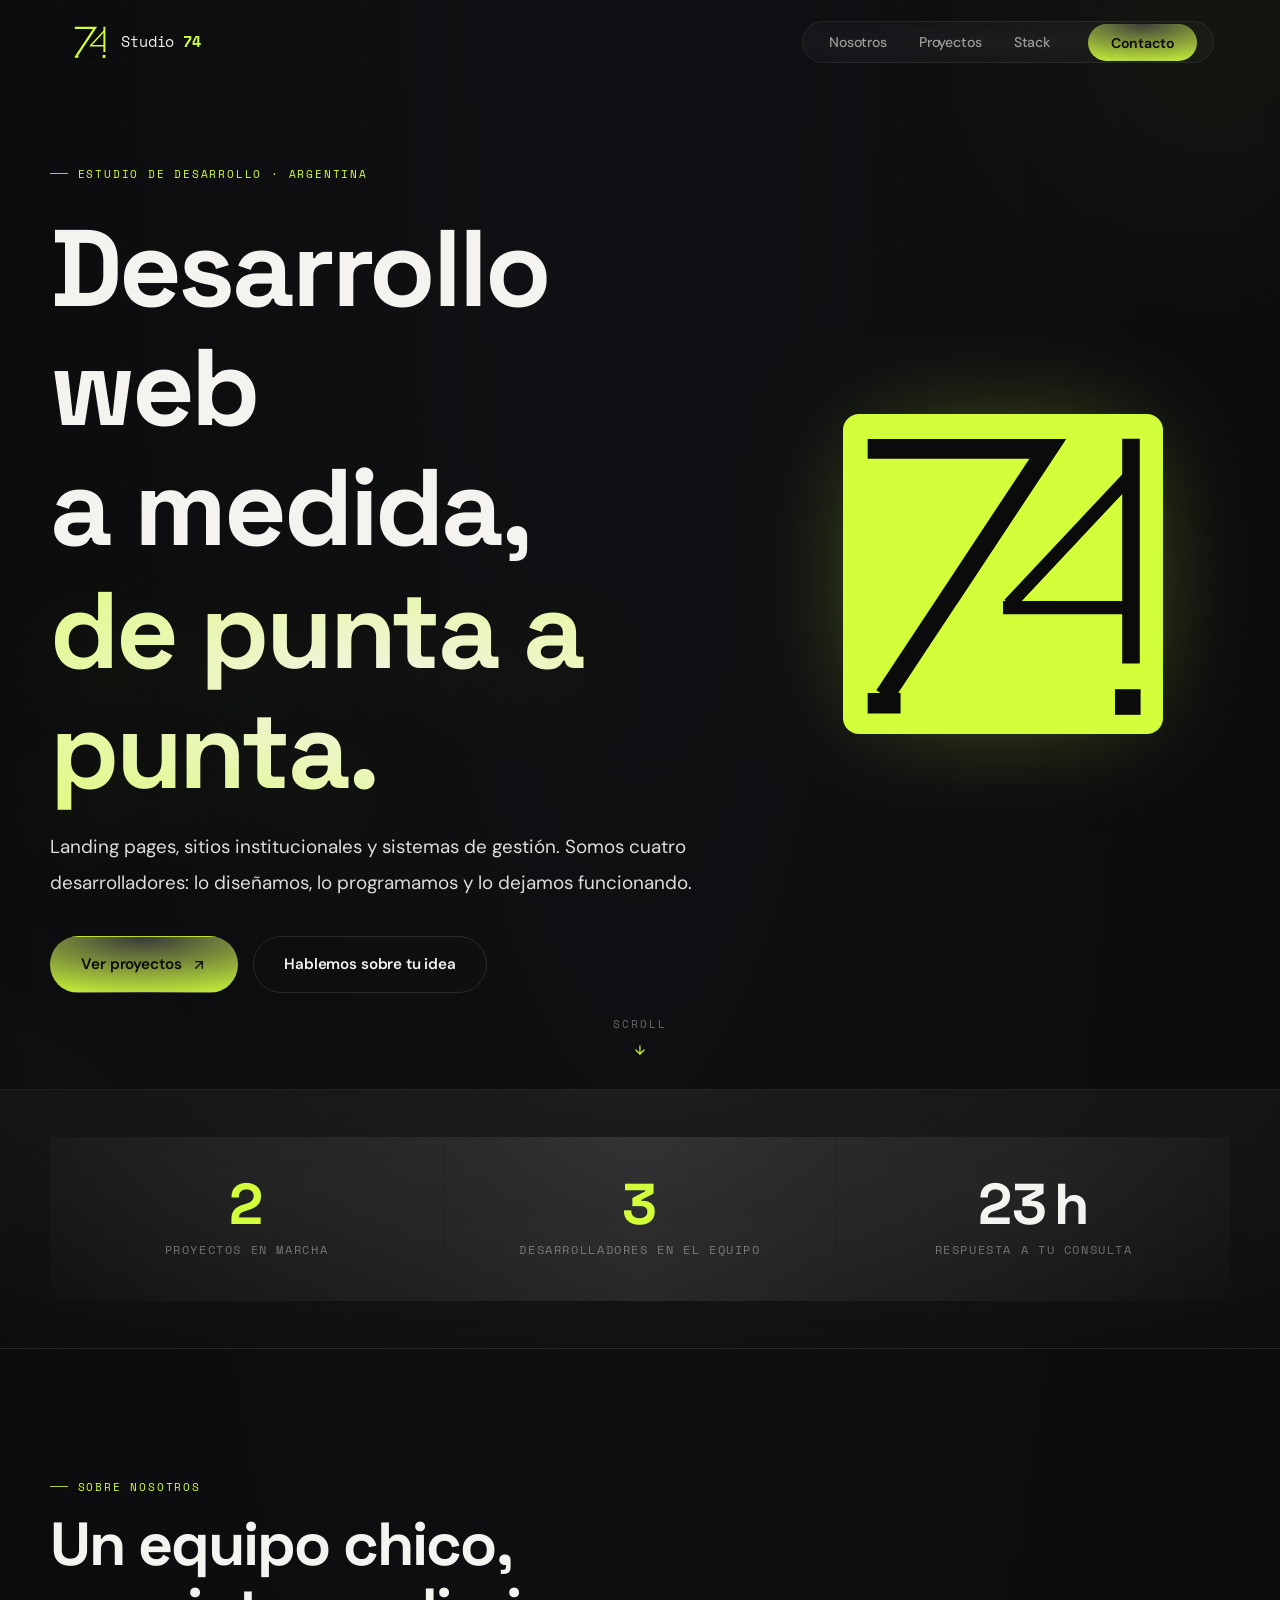
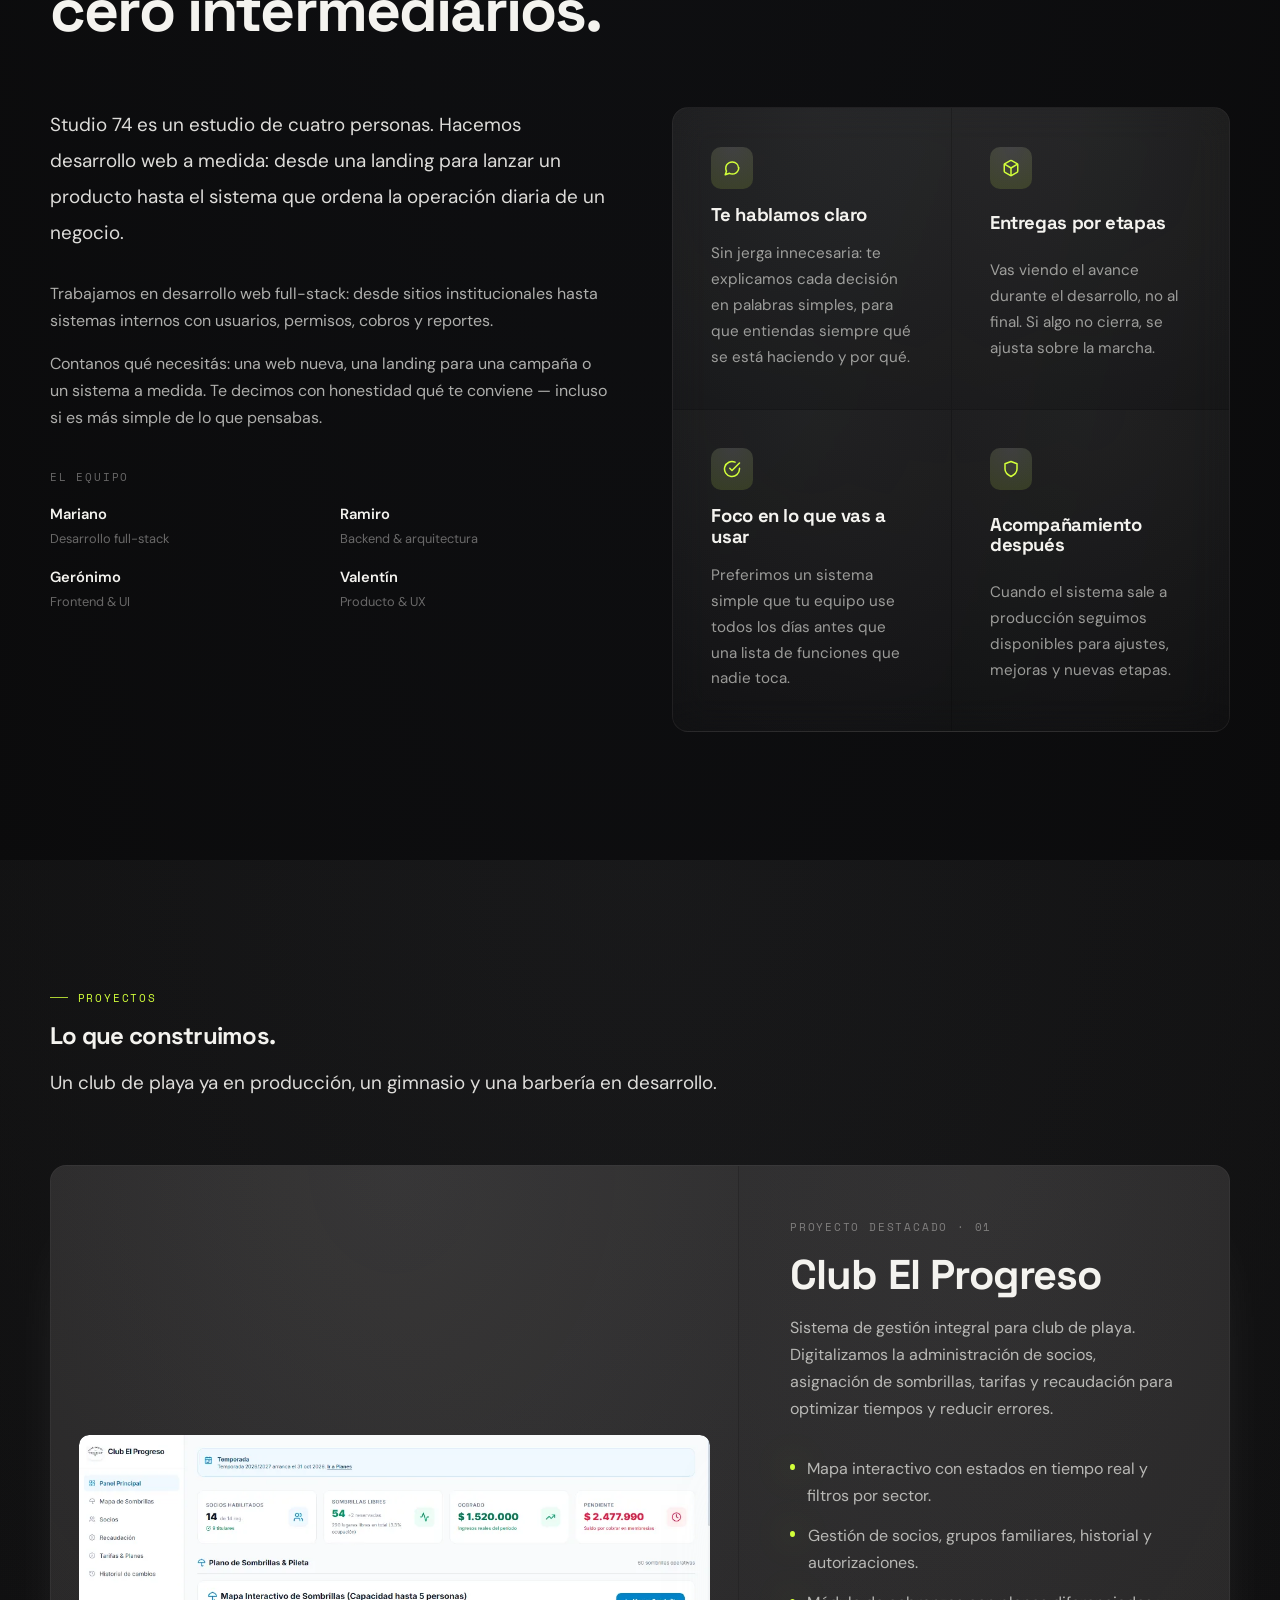
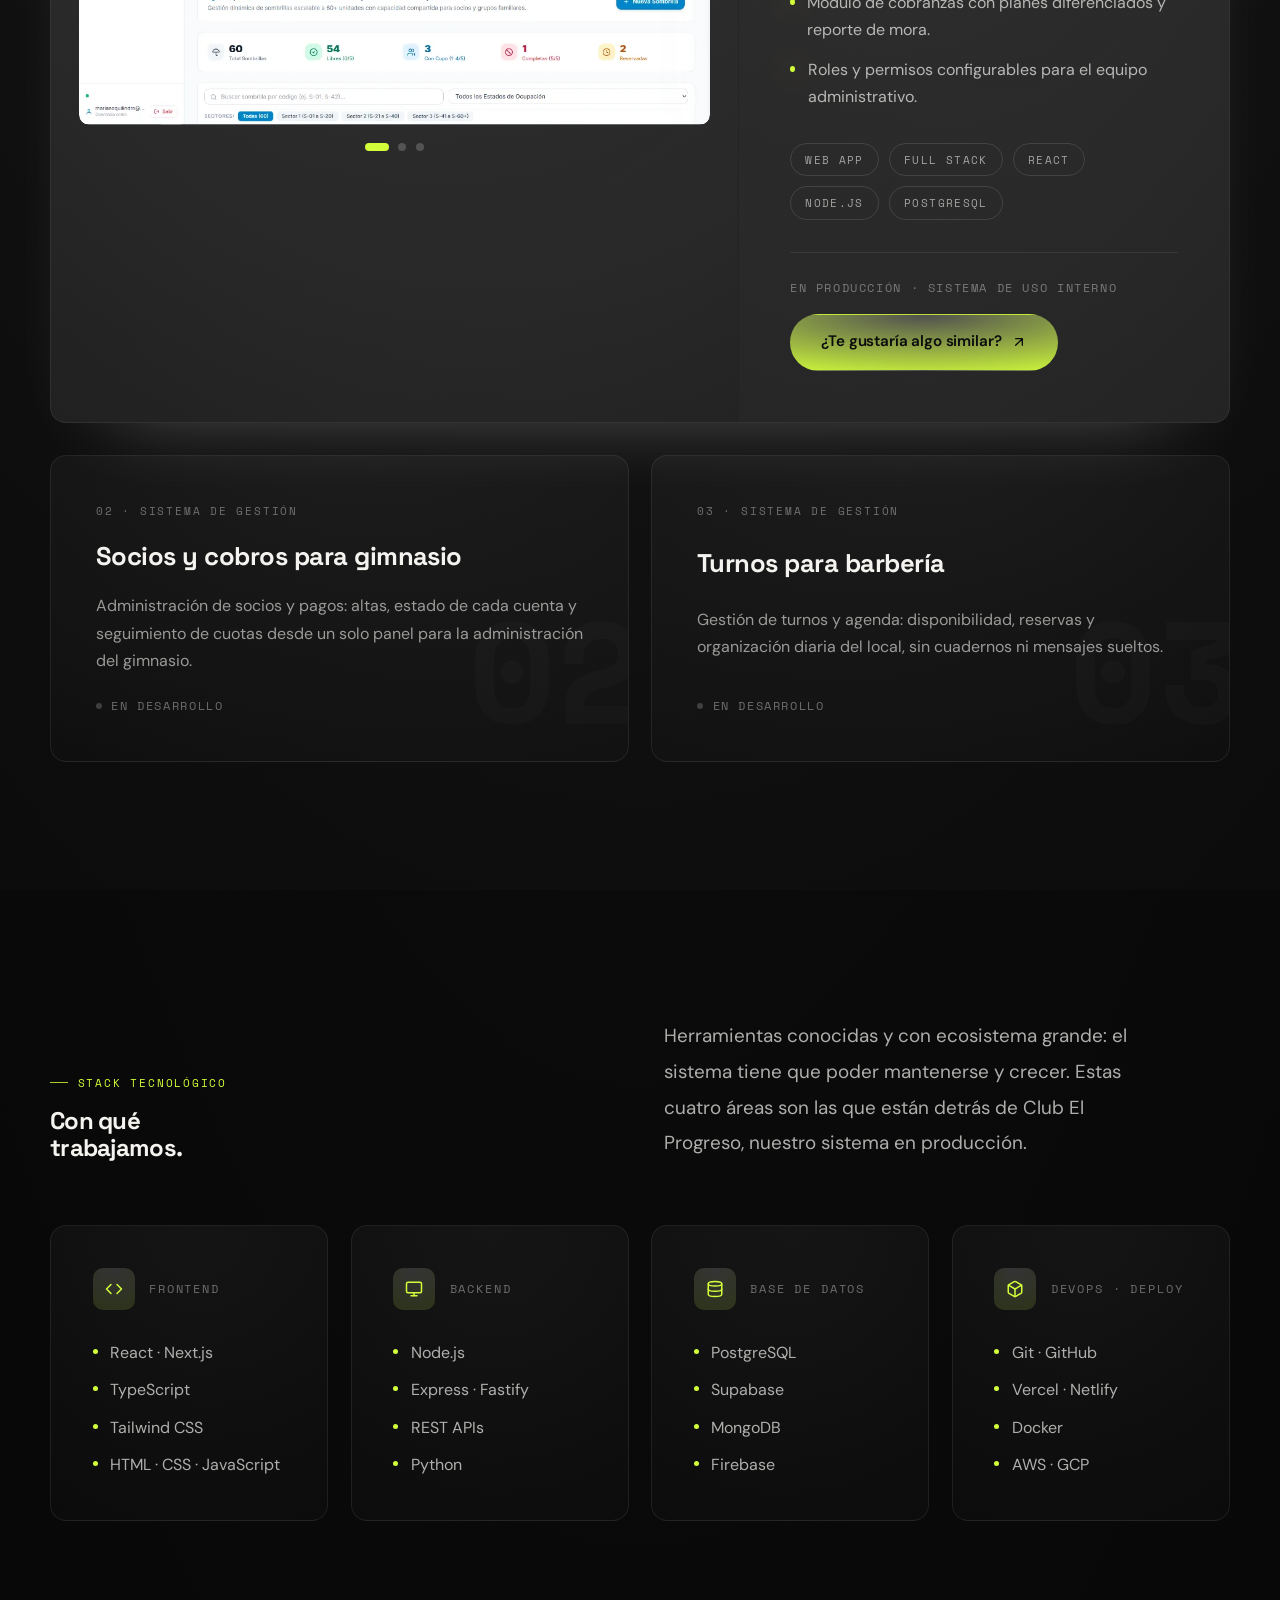
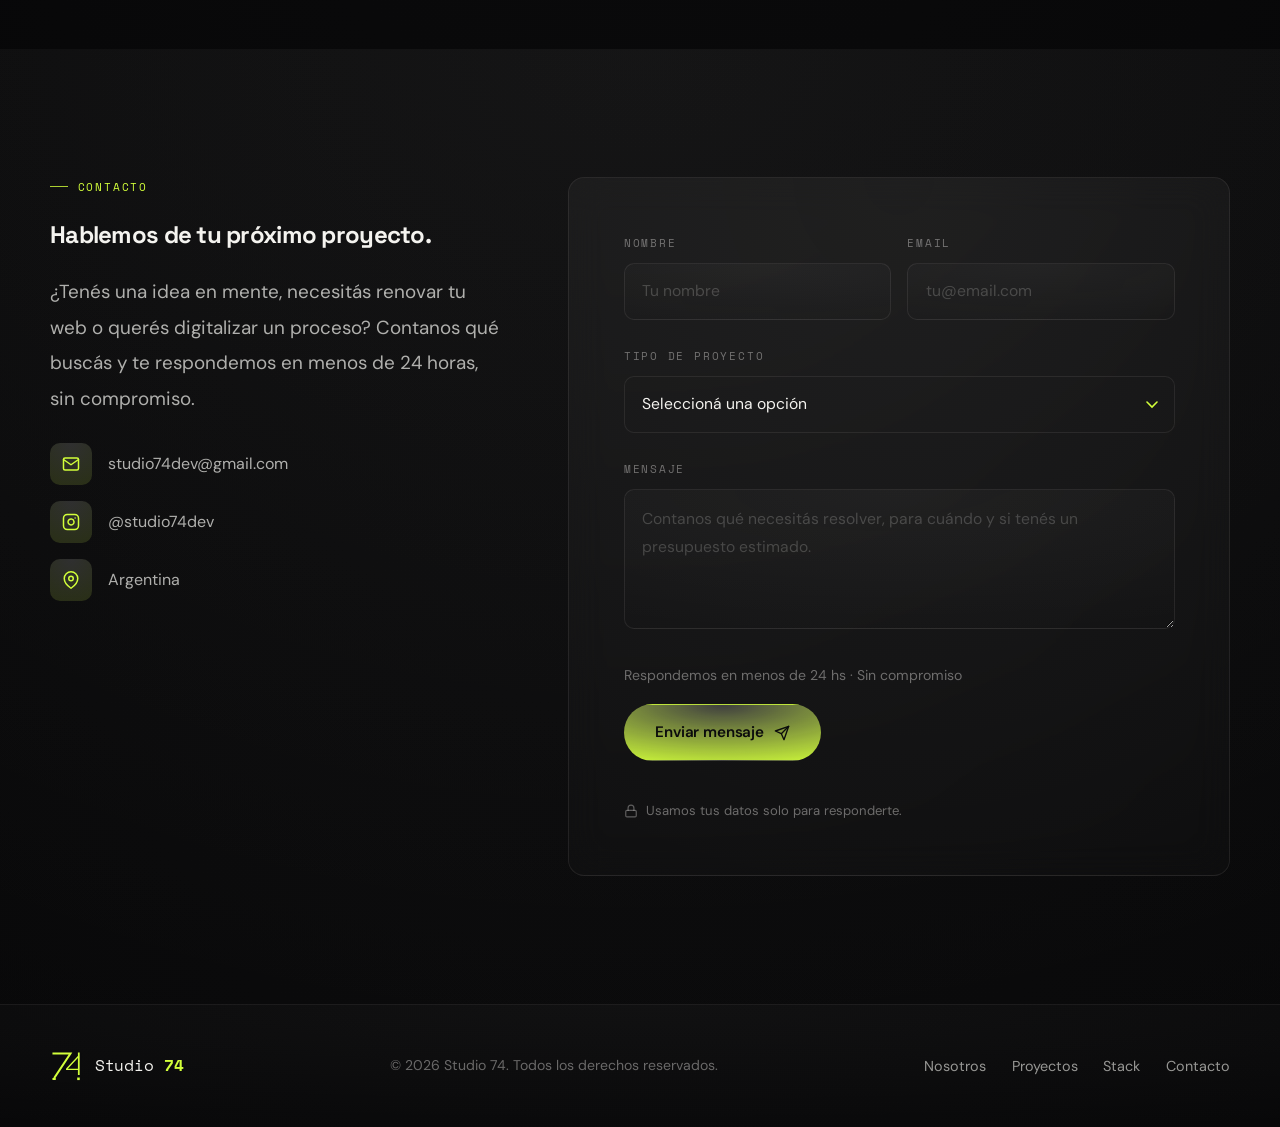
==== commit fdd03eb2: "Pulido: aviso de privacidad, capturas WebP con ancho/alto, copy sin repeticion y equipo sin avatares" ====
--- a/index.html
+++ b/index.html
@@ -167,7 +167,7 @@
           </article>
           <article class="stat-card" data-reveal>
             <span class="stat-card__num" data-counter="4">0</span>
-            <span class="stat-card__label">Socios, sin intermediarios</span>
+            <span class="stat-card__label">Desarrolladores en el equipo</span>
           </article>
           <article class="stat-card" data-reveal>
             <span class="stat-card__num"><span data-counter="24">0</span> h</span>
@@ -185,7 +185,7 @@
         <div class="section__header" data-reveal>
           <span class="label">Sobre nosotros</span>
           <h2 id="about-heading">
-            Cuatro desarrolladores,
+            Un equipo chico,
             <br />
             cero intermediarios.
           </h2>
@@ -199,8 +199,7 @@
             </p>
             <div class="about__text">
               <p>Trabajamos en desarrollo web full-stack: desde sitios institucionales hasta sistemas internos con
-                usuarios, permisos, cobros y reportes. Cada proyecto lo encaramos con entregas por etapas y
-                comunicación directa: hablás siempre con la persona que programa.</p>
+                usuarios, permisos, cobros y reportes.</p>
               <p>Contanos qué necesitás: una web nueva, una landing para una campaña o un sistema a medida. Te
                 decimos con honestidad qué te conviene — incluso si es más simple de lo que pensabas.</p>
             </div>
@@ -209,28 +208,24 @@
               <span class="team__label">El equipo</span>
               <ul class="team__list">
                 <li class="team__member">
-                  <span class="team__avatar" aria-hidden="true">M</span>
                   <span class="team__info">
                     <span class="team__name">Mariano</span>
                     <span class="team__role">Desarrollo full-stack</span>
                   </span>
                 </li>
                 <li class="team__member">
-                  <span class="team__avatar" aria-hidden="true">R</span>
                   <span class="team__info">
                     <span class="team__name">Ramiro</span>
                     <span class="team__role">Backend &amp; arquitectura</span>
                   </span>
                 </li>
                 <li class="team__member">
-                  <span class="team__avatar" aria-hidden="true">G</span>
                   <span class="team__info">
                     <span class="team__name">Gerónimo</span>
                     <span class="team__role">Frontend &amp; UI</span>
                   </span>
                 </li>
                 <li class="team__member">
-                  <span class="team__avatar" aria-hidden="true">V</span>
                   <span class="team__info">
                     <span class="team__name">Valentín</span>
                     <span class="team__role">Producto &amp; UX</span>
@@ -244,13 +239,12 @@
             <article class="value-card" data-spotlight>
               <div class="value-card__icon">
                 <svg viewBox="0 0 24 24" aria-hidden="true" focusable="false">
-                  <polyline points="16 18 22 12 16 6" />
-                  <polyline points="8 6 2 12 8 18" />
-                </svg>
-              </div>
-              <h3>Hablás con quien programa</h3>
-              <p>No hay cuentas ni intermediarios: las cuatro personas que hacemos el sistema somos las que te
-                responden.</p>
+                  <path d="M21 11.5a8.38 8.38 0 0 1-.9 3.8 8.5 8.5 0 0 1-7.6 4.7 8.38 8.38 0 0 1-3.8-.9L3 21l1.6-4.8a8.38 8.38 0 0 1-.9-3.8 8.5 8.5 0 0 1 4.7-7.6 8.38 8.38 0 0 1 3.8-.9h.5a8.48 8.48 0 0 1 8 8z" />
+                </svg>
+              </div>
+              <h3>Te hablamos claro</h3>
+              <p>Sin jerga innecesaria: te explicamos cada decisión en palabras simples, para que entiendas siempre qué
+                se está haciendo y por qué.</p>
             </article>
             <article class="value-card" data-spotlight>
               <div class="value-card__icon">
@@ -315,16 +309,26 @@
               <div class="carousel__track">
                 <div class="carousel__slides">
                   <div class="carousel__slide">
-                    <img src="assets/img/progreso-dashboard.png"
-                      alt="Panel principal de Club El Progreso con métricas y resumen de ocupación" loading="eager" />
+                    <picture>
+                      <source srcset="assets/img/progreso-dashboard.webp" type="image/webp" />
+                      <img src="assets/img/progreso-dashboard.png" width="1024" height="470"
+                        alt="Panel principal de Club El Progreso con métricas y resumen de ocupación" loading="eager"
+                        decoding="async" />
+                    </picture>
                   </div>
                   <div class="carousel__slide">
-                    <img src="assets/img/progreso-mapa.png" alt="Mapa interactivo de sombrillas y pileta del club"
-                      loading="lazy" />
+                    <picture>
+                      <source srcset="assets/img/progreso-mapa.webp" type="image/webp" />
+                      <img src="assets/img/progreso-mapa.png" width="1024" height="470"
+                        alt="Mapa interactivo de sombrillas y pileta del club" loading="lazy" decoding="async" />
+                    </picture>
                   </div>
                   <div class="carousel__slide">
-                    <img src="assets/img/progreso-recaudacion.png" alt="Módulo de recaudación y estado de cobranzas"
-                      loading="lazy" />
+                    <picture>
+                      <source srcset="assets/img/progreso-recaudacion.webp" type="image/webp" />
+                      <img src="assets/img/progreso-recaudacion.png" width="1024" height="471"
+                        alt="Módulo de recaudación y estado de cobranzas" loading="lazy" decoding="async" />
+                    </picture>
                   </div>
                 </div>
               </div>
@@ -623,6 +627,14 @@
                   </svg>
                 </button>
               </div>
+
+              <p class="form__privacy">
+                <svg viewBox="0 0 24 24" aria-hidden="true" focusable="false">
+                  <rect x="3" y="11" width="18" height="11" rx="2" />
+                  <path d="M7 11V7a5 5 0 0 1 10 0v4" />
+                </svg>
+                <span>Usamos tus datos solo para responderte.</span>
+              </p>
             </form>
           </div>
         </div>
--- a/css/styles.css
+++ b/css/styles.css
@@ -738,27 +738,6 @@
   min-width: 0;
 }
 
-.team__avatar {
-  flex: none;
-  width: 44px;
-  height: 44px;
-  border-radius: 50%;
-  display: flex;
-  align-items: center;
-  justify-content: center;
-  font-family: var(--font-mono);
-  font-weight: 700;
-  color: var(--signal);
-  background: radial-gradient(120% 120% at 50% 0%, rgba(255, 255, 255, 0.12) 0%, var(--signal-soft) 100%);
-  border: 1px solid rgba(210, 255, 58, 0.4);
-  transition: transform 220ms var(--ease-spring), border-color 220ms var(--ease-out);
-}
-
-.team__member:hover .team__avatar {
-  transform: translateY(-4px);
-  border-color: var(--signal);
-}
-
 .team__info {
   display: grid;
   gap: 0.1rem;
@@ -907,6 +886,10 @@
   flex: 0 0 100%;
   width: 100%;
   min-width: 0;
+}
+
+.carousel__slide picture {
+  display: block;
 }
 
 .carousel__slide img {
@@ -1384,6 +1367,29 @@
 .form__note {
   font-size: 0.88rem;
   color: var(--cream-40);
+}
+
+/* Aviso de privacidad: el formulario envía datos personales */
+.form__privacy {
+  display: flex;
+  align-items: center;
+  gap: 0.5rem;
+  margin-top: 0.9rem;
+  font-size: 0.82rem;
+  line-height: 1.5;
+  color: var(--cream-40);
+}
+
+.form__privacy svg {
+  flex: none;
+  width: 14px;
+  height: 14px;
+  fill: none;
+  stroke: currentColor;
+  stroke-width: 2;
+  stroke-linecap: round;
+  stroke-linejoin: round;
+  opacity: 0.85;
 }
 
 .form.is-sent .btn--primary {
